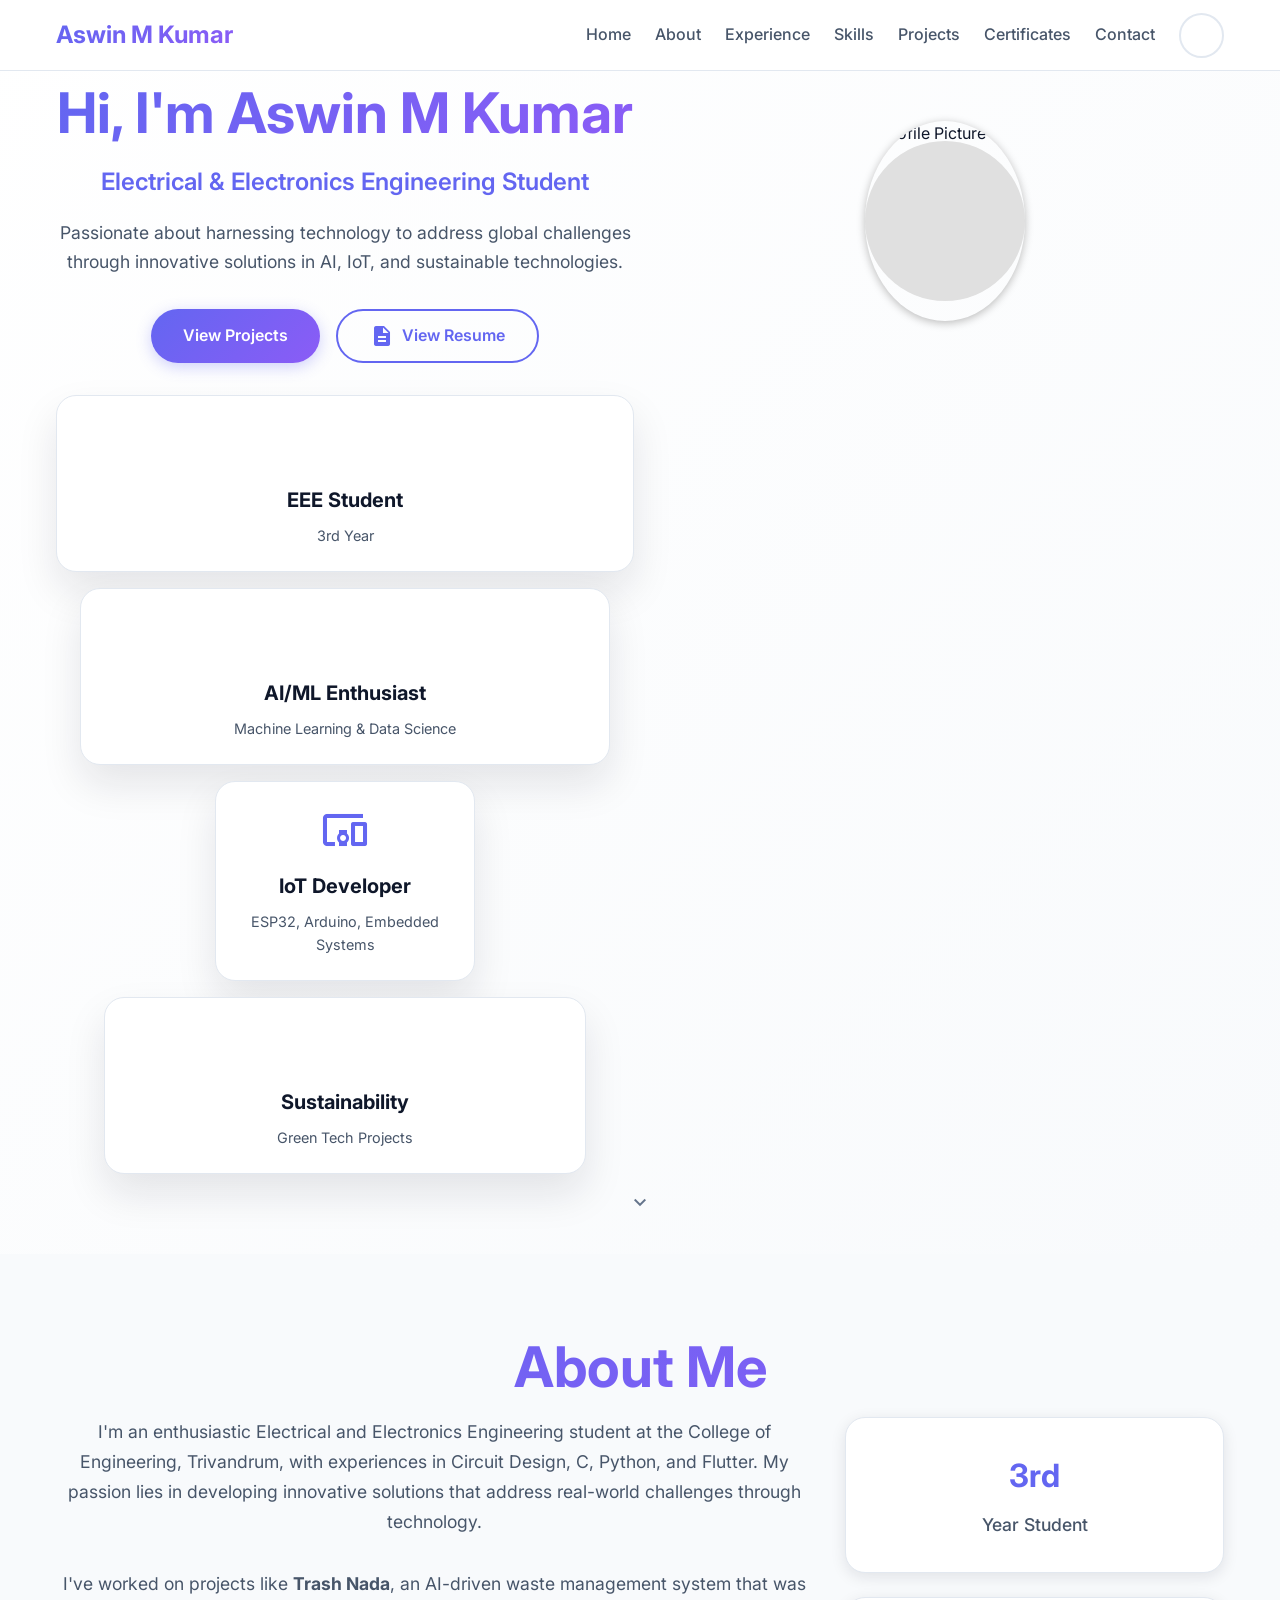
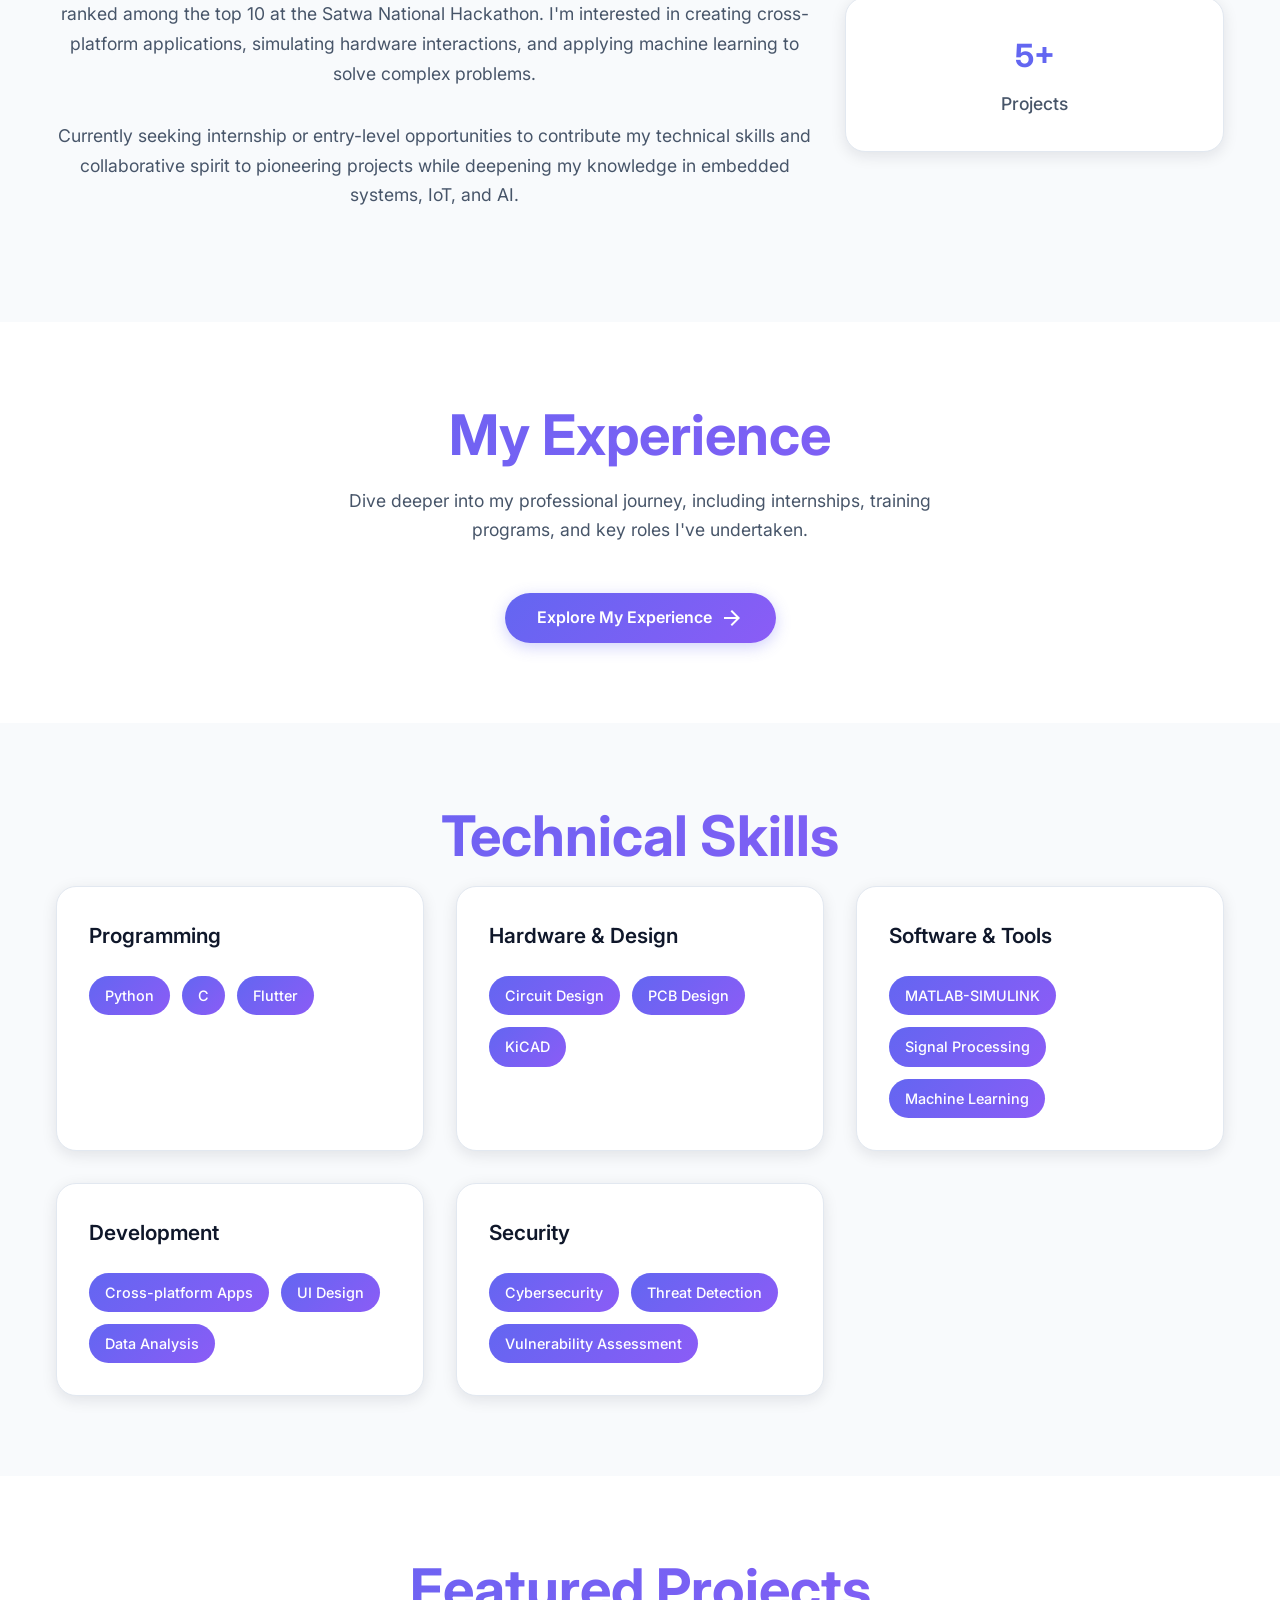
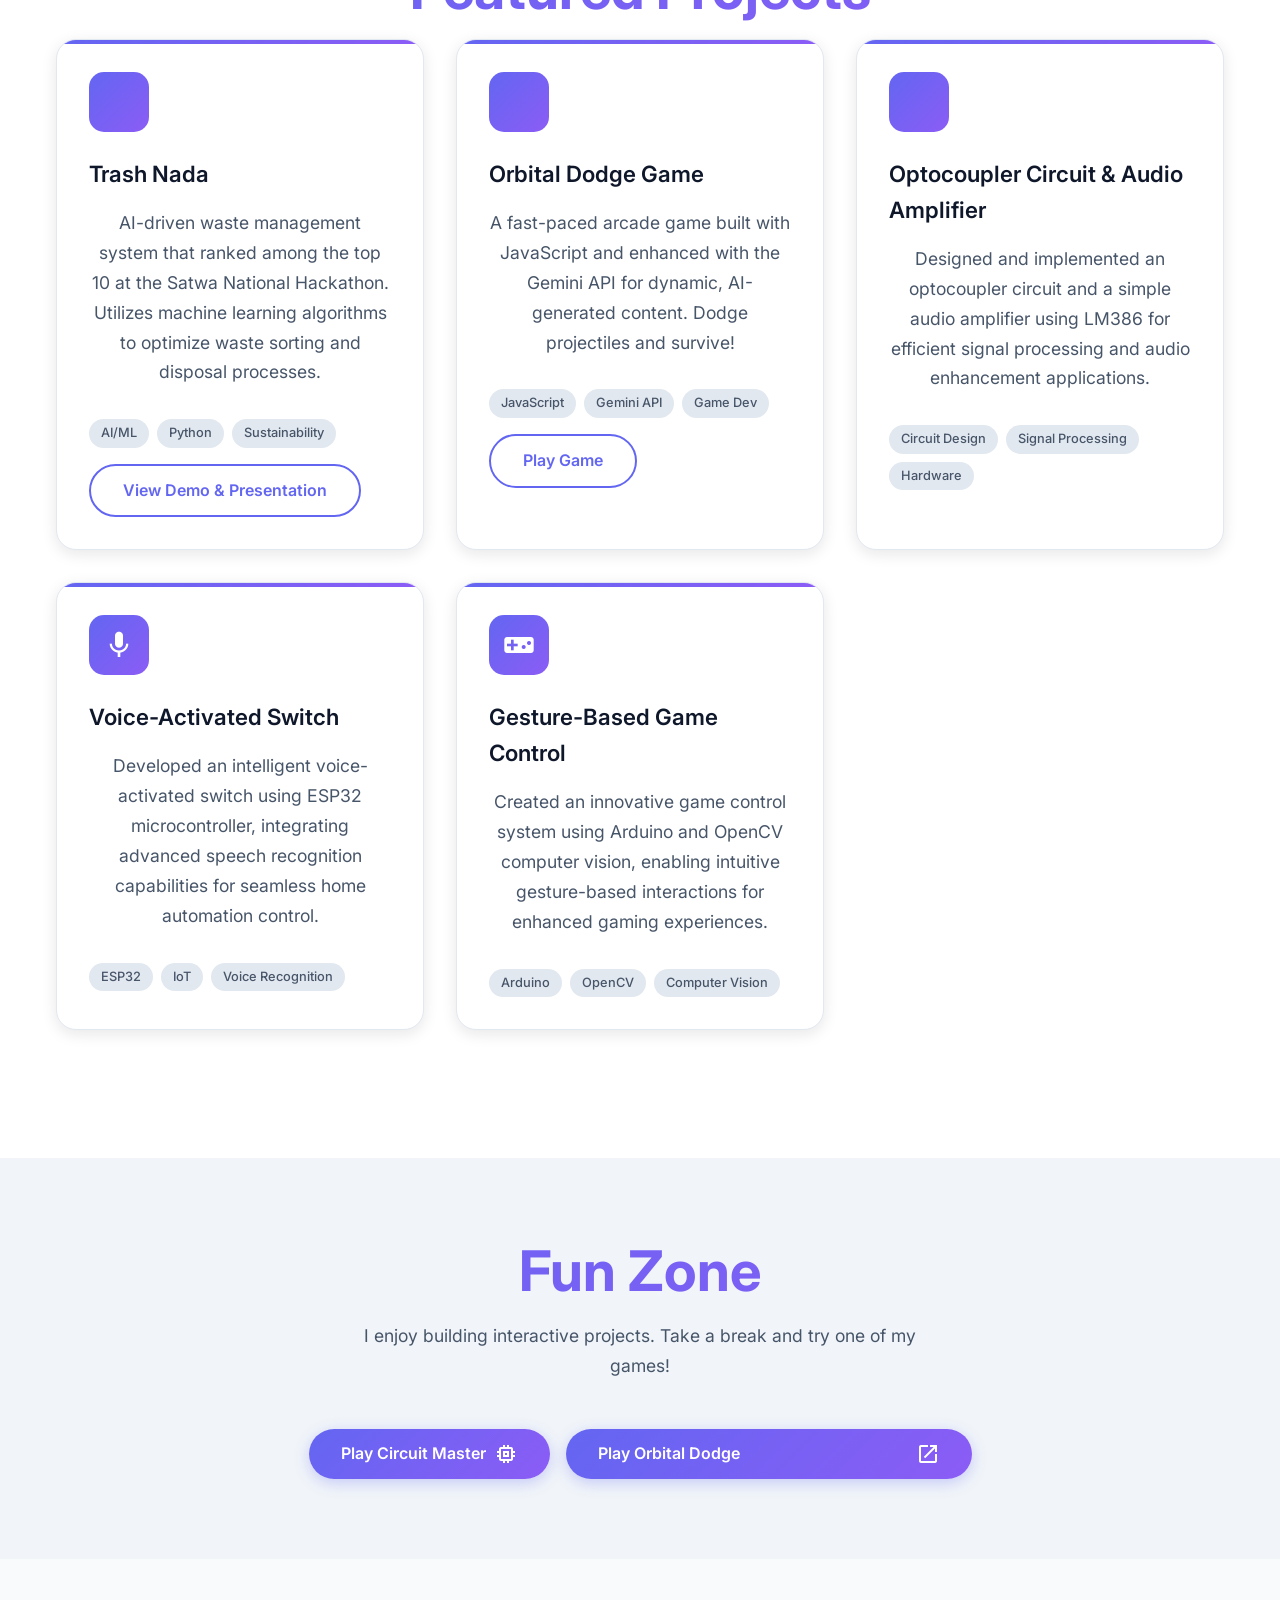
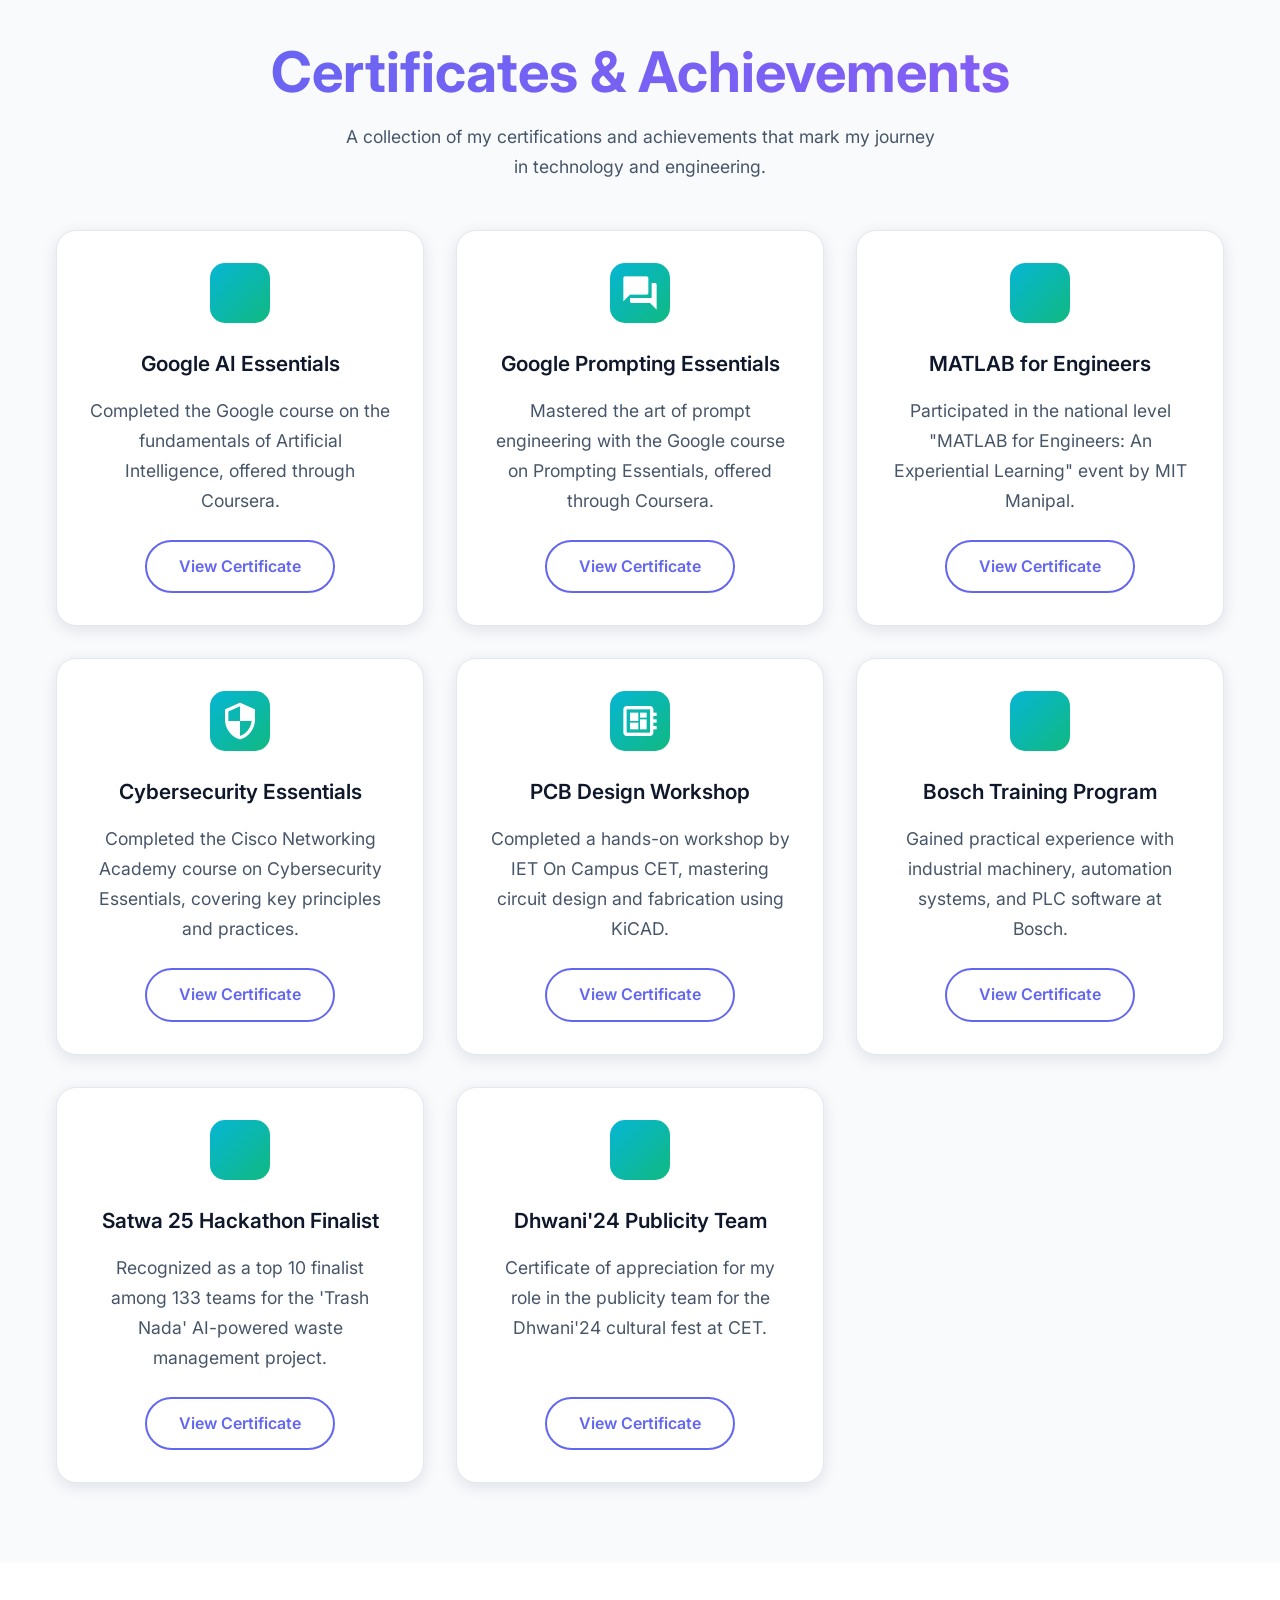
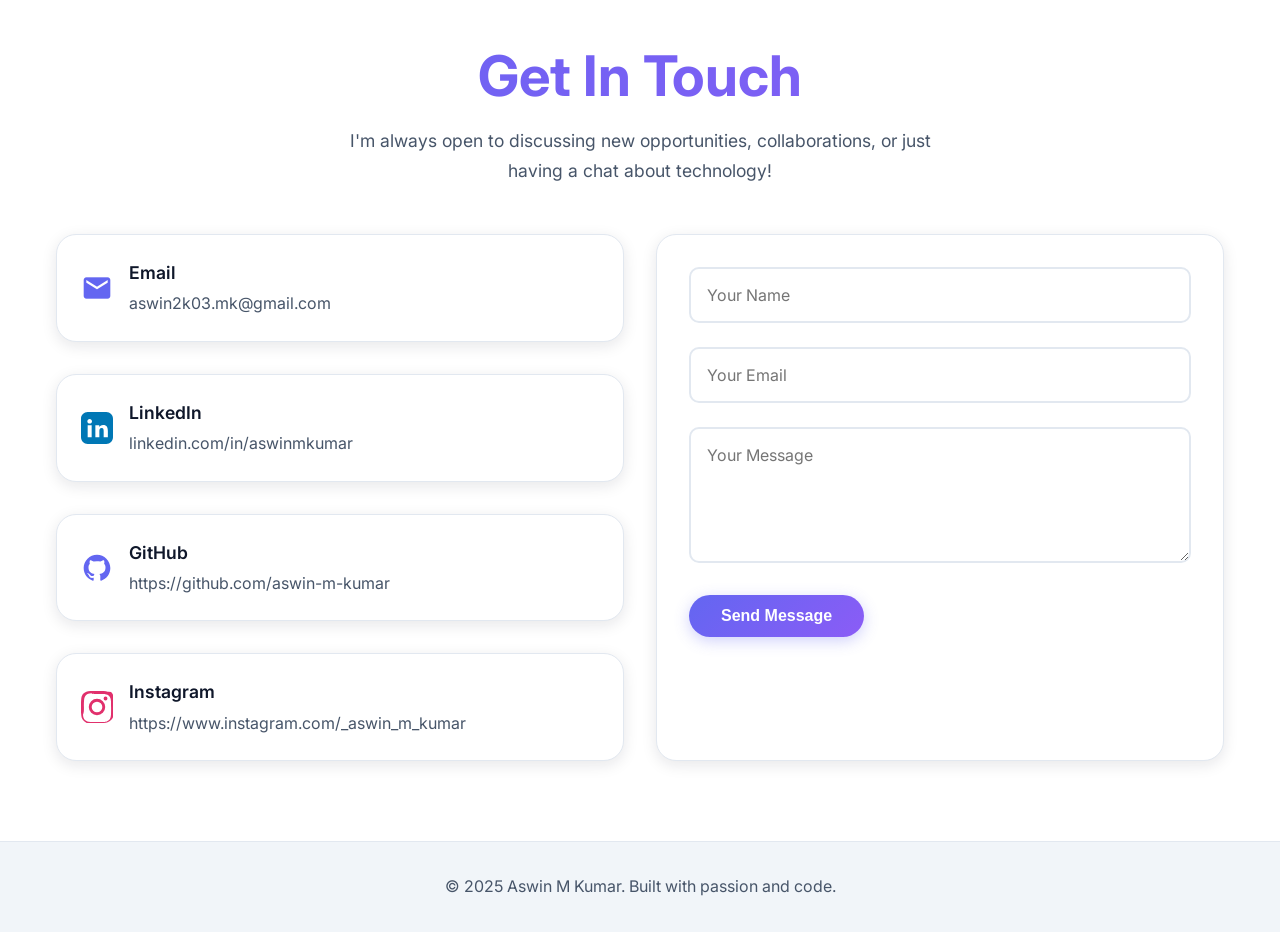
==== index.html @ 26cc47f2 "Modify resume link" ====
<!DOCTYPE html>
<html lang="en">
  <head>
    <meta charset="UTF-8" />
    <meta name="viewport" content="width=device-width, initial-scale=1.0" />
    <title>Aswin M Kumar - Portfolio</title>
    <link rel="stylesheet" href="styles.css" />
    <link
      href="https://fonts.googleapis.com/css2?family=Inter:wght@300;400;500;600;700&display=swap"
      rel="stylesheet"
    />
    <link
      href="https://fonts.googleapis.com/icon?family=Material+Icons"
      rel="stylesheet"
    />
  </head>
  <body>
    <!-- Navigation -->
    <nav class="navbar">
      <div class="nav-container">
        <div class="nav-logo">
          <span class="logo-text">Aswin M Kumar</span>
        </div>
        <div class="nav-menu">
          <a href="#home" class="nav-link">Home</a>
          <a href="#about" class="nav-link">About</a>
          <a href="experience.html" class="nav-link">Experience</a>
          <a href="#skills" class="nav-link">Skills</a>
          <a href="#projects" class="nav-link">Projects</a>
          <a href="#certificates" class="nav-link">Certificates</a>
          <a href="#contact" class="nav-link">Contact</a>
          <button class="theme-toggle" id="themeToggle">
            <span class="material-icons">light_mode</span>
          </button>
        </div>
        <div class="hamburger" id="hamburger">
          <span></span>
          <span></span>
          <span></span>
        </div>
      </div>
    </nav>

    <!-- Hero Section -->
    <section id="home" class="hero">
      <div class="hero-container">
        <div class="hero-content">
          <div class="hero-text">
            <h1 class="hero-title">Hi, I'm Aswin M Kumar</h1>
            <p class="hero-subtitle">
              Electrical & Electronics Engineering Student
            </p>
            <p class="hero-description">
              Passionate about harnessing technology to address global
              challenges through innovative solutions in AI, IoT, and
              sustainable technologies.
            </p>
            <div class="hero-buttons">
              <a href="#projects" class="btn btn-primary">View Projects</a>
              <a href="https://drive.google.com/file/d/1d5Ol5Eh4NGZ2dCIgJ73w16Z0Lrr25FIn/view?usp=drive_link" class="btn btn-secondary" target="_blank">
                <span class="material-icons">description</span>
                View Resume
              </a>
            </div>
          </div>
          <div
            class="hero-image-placeholder"
            style="
              width: 160px;
              height: 160px;
              background: #e0e0e0;
              border-radius: 50%;
              display: flex;
              align-items: center;
              justify-content: center;
              margin: 1.5rem auto;
            "
          >
            <img
              src="asset/pfp.png"
              alt="Profile Picture"
              style="
                width: 200px;
                height: 200px;
                border-radius: 50%;
                object-fit: cover;
                box-shadow: 0 2px 8px #bbb;
              "
            />
          </div>
          <div class="hero-visual">
            <div class="floating-card">
              <div class="card-content">
                <span class="material-icons">engineering</span>
                <h3>EEE Student</h3>
                <p>3rd Year</p>
              </div>
            </div>
            <div class="floating-card">
              <div class="card-content">
                <span class="material-icons">psychology</span>
                <h3>AI/ML Enthusiast</h3>
                <p>Machine Learning & Data Science</p>
              </div>
            </div>
            <div class="floating-card">
              <div class="card-content">
                <span class="material-icons">devices_other</span>
                <h3>IoT Developer</h3>
                <p>ESP32, Arduino, Embedded Systems</p>
              </div>
            </div>
            <div class="floating-card">
              <div class="card-content">
                <span class="material-icons">recycling</span>
                <h3>Sustainability</h3>
                <p>Green Tech Projects</p>
              </div>
            </div>
          </div>
        </div>
      </div>
      <div class="scroll-indicator">
        <span class="material-icons">keyboard_arrow_down</span>
      </div>
    </section>

    <!-- About Section -->
    <section id="about" class="about">
      <div class="container">
        <h2 class="section-title">About Me</h2>
        <div class="about-content">
          <div class="about-text">
            <p>
              I'm an enthusiastic Electrical and Electronics Engineering student
              at the College of Engineering, Trivandrum, with experiences in
              Circuit Design, C, Python, and Flutter. My passion lies in
              developing innovative solutions that address real-world challenges
              through technology.
            </p>
            <p>
              I've worked on projects like <strong>Trash Nada</strong>, an
              AI-driven waste management system that was ranked among the top 10
              at the Satwa National Hackathon. I'm interested in creating
              cross-platform applications, simulating hardware interactions, and
              applying machine learning to solve complex problems.
            </p>
            <p>
              Currently seeking internship or entry-level opportunities to
              contribute my technical skills and collaborative spirit to
              pioneering projects while deepening my knowledge in embedded
              systems, IoT, and AI.
            </p>
          </div>
          <div class="about-stats">
            <div class="stat-card">
              <h3>3rd</h3>
              <p>Year Student</p>
            </div>
            <div class="stat-card">
              <h3>5+</h3>
              <p>Projects</p>
            </div>
          </div>
        </div>
      </div>
    </section>

    <!-- Experience Section Link -->
    <section class="experience-link-section">
      <div class="container">
        <h2 class="section-title">My Experience</h2>
        <p class="section-description">
          Dive deeper into my professional journey, including internships, training programs, and key roles I've undertaken.
        </p>
        <div style="text-align: center;">
          <a href="experience.html" class="btn btn-primary">
            Explore My Experience
            <span class="material-icons">arrow_forward</span>
          </a>
        </div>
      </div>
    </section>

    <!-- Skills Section -->
    <section id="skills" class="skills">
      <div class="container">
        <h2 class="section-title">Technical Skills</h2>
        <div class="skills-grid">
          <div class="skill-category">
            <h3>Programming</h3>
            <div class="skill-items">
              <span class="skill-tag">Python</span>
              <span class="skill-tag">C</span>
              <span class="skill-tag">Flutter</span>
            </div>
          </div>
          <div class="skill-category">
            <h3>Hardware & Design</h3>
            <div class="skill-items">
              <span class="skill-tag">Circuit Design</span>
              <span class="skill-tag">PCB Design</span>
              <span class="skill-tag">KiCAD</span>
            </div>
          </div>
          <div class="skill-category">
            <h3>Software & Tools</h3>
            <div class="skill-items">
              <span class="skill-tag">MATLAB-SIMULINK</span>
              <span class="skill-tag">Signal Processing</span>
              <span class="skill-tag">Machine Learning</span>
            </div>
          </div>
          <div class="skill-category">
            <h3>Development</h3>
            <div class="skill-items">
              <span class="skill-tag">Cross-platform Apps</span>
              <span class="skill-tag">UI Design</span>
              <span class="skill-tag">Data Analysis</span>
            </div>
          </div>
          <div class="skill-category">
            <h3>Security</h3>
            <div class="skill-items">
              <span class="skill-tag">Cybersecurity</span>
              <span class="skill-tag">Threat Detection</span>
              <span class="skill-tag">Vulnerability Assessment</span>
            </div>
          </div>
        </div>
      </div>
    </section>

    <!-- Projects Section -->
    <section id="projects" class="projects">
      <div class="container">
        <h2 class="section-title">Featured Projects</h2>
        <div class="projects-grid">
          <div class="project-card">
            <div class="project-icon">
              <span class="material-icons">recycling</span>
            </div>
            <h3>Trash Nada</h3>
            <p>
              AI-driven waste management system that ranked among the top 10 at
              the Satwa National Hackathon. Utilizes machine learning algorithms
              to optimize waste sorting and disposal processes.
            </p>
            <div class="project-tags">
              <span class="tag">AI/ML</span>
              <span class="tag">Python</span>
              <span class="tag">Sustainability</span>
            </div>
            <div class="project-links" style="margin-top: 1rem">
              <a
                href="https://drive.google.com/drive/folders/19JhuGT66JVEsUgpoyN4sNFAIDtkcsEpi?usp=drive_link"
                class="btn btn-secondary"
                target="_blank"
              >
                View Demo & Presentation
              </a>
            </div>
          </div>

          <!-- NEW PROJECT CARD FOR ORBITAL DODGE -->
          <div class="project-card">
            <div class="project-icon">
              <span class="material-icons">sports_esports</span>
            </div>
            <h3>Orbital Dodge Game</h3>
            <p>
             A fast-paced arcade game built with JavaScript and enhanced with the Gemini API for dynamic, AI-generated content. Dodge projectiles and survive!
            </p>
            <div class="project-tags">
              <span class="tag">JavaScript</span>
              <span class="tag">Gemini API</span>
              <span class="tag">Game Dev</span>
            </div>
            <div class="project-links" style="margin-top: 1rem">
              <a href="orbital-dodge.html" class="btn btn-secondary" target="_blank">
                Play Game
              </a>
            </div>
          </div>

          <div class="project-card">
            <div class="project-icon">
              <span class="material-icons">electrical_services</span>
            </div>
            <h3>Optocoupler Circuit & Audio Amplifier</h3>
            <p>
              Designed and implemented an optocoupler circuit and a simple audio
              amplifier using LM386 for efficient signal processing and audio
              enhancement applications.
            </p>
            <div class="project-tags">
              <span class="tag">Circuit Design</span>
              <span class="tag">Signal Processing</span>
              <span class="tag">Hardware</span>
            </div>
          </div>

          <div class="project-card">
            <div class="project-icon">
              <span class="material-icons">mic</span>
            </div>
            <h3>Voice-Activated Switch</h3>
            <p>
              Developed an intelligent voice-activated switch using ESP32
              microcontroller, integrating advanced speech recognition
              capabilities for seamless home automation control.
            </p>
            <div class="project-tags">
              <span class="tag">ESP32</span>
              <span class="tag">IoT</span>
              <span class="tag">Voice Recognition</span>
            </div>
          </div>

          <div class="project-card">
            <div class="project-icon">
              <span class="material-icons">videogame_asset</span>
            </div>
            <h3>Gesture-Based Game Control</h3>
            <p>
              Created an innovative game control system using Arduino and OpenCV
              computer vision, enabling intuitive gesture-based interactions for
              enhanced gaming experiences.
            </p>
            <div class="project-tags">
              <span class="tag">Arduino</span>
              <span class="tag">OpenCV</span>
              <span class="tag">Computer Vision</span>
            </div>
          </div>
        </div>
      </div>
    </section>

    <!-- Fun Zone Section -->
    <section id="fun-zone" class="fun-zone-section">
      <div class="container">
        <h2 class="section-title">Fun Zone</h2>
        <p class="section-description">
          I enjoy building interactive projects. Take a break and try one of my games!
        </p>
        <!-- UPDATED BUTTON CONTAINER -->
        <div style="display: flex; justify-content: center; gap: 1rem; flex-wrap: wrap;">
          <a href="game.html" class="btn btn-primary">
            Play Circuit Master
            <span class="material-icons">memory</span>
          </a>
          <a href="orbital-dodge.html" class="btn btn-primary">
            Play Orbital Dodge
            <span class="material-icons">rocket_launch</span>
          </a>
        </div>
      </div>
    </section>

    <!-- Certificates Section -->
    <section id="certificates" class="certificates">
        <div class="container">
            <h2 class="section-title">Certificates & Achievements</h2>
            <p class="section-description">
                A collection of my certifications and achievements that mark my journey in technology and engineering.
            </p>
            <div class="certificates-grid">
                <div class="certificate-card">
                    <div class="certificate-icon">
                        <span class="material-icons">psychology</span>
                    </div>
                    <h3>Google AI Essentials</h3>
                    <p>Completed the Google course on the fundamentals of Artificial Intelligence, offered through Coursera.</p>
                    <a href="https://drive.google.com/file/d/1XH95VlZGtW1qX0WMPSmo5Y0-3Vsj2h27/view?usp=drive_link" class="btn btn-secondary" target="_blank">View Certificate</a>
                </div>
                <div class="certificate-card">
                    <div class="certificate-icon">
                        <span class="material-icons">question_answer</span>
                    </div>
                    <h3>Google Prompting Essentials</h3>
                    <p>Mastered the art of prompt engineering with the Google course on Prompting Essentials, offered through Coursera.</p>
                    <a href="https://drive.google.com/file/d/16WuhLHdLPpUwr1I1Mi47130o_cGQ4kNP/view?usp=drive_link" class="btn btn-secondary" target="_blank">View Certificate</a>
                </div>
                 <div class="certificate-card">
                    <div class="certificate-icon">
                        <span class="material-icons">calculate</span>
                    </div>
                    <h3>MATLAB for Engineers</h3>
                    <p>Participated in the national level "MATLAB for Engineers: An Experiential Learning" event by MIT Manipal.</p>
                    <a href="https://drive.google.com/file/d/1ztU2xbAyzHbWd4mhXxM7CAk3t293SV9z/view?usp=drive_link" class="btn btn-secondary" target="_blank">View Certificate</a>
                </div>
                <div class="certificate-card">
                    <div class="certificate-icon">
                        <span class="material-icons">security</span>
                    </div>
                    <h3>Cybersecurity Essentials</h3>
                    <p>Completed the Cisco Networking Academy course on Cybersecurity Essentials, covering key principles and practices.</p>
                    <a href="https://drive.google.com/file/d/125bHtkCZBUZTWanrzqMYLQXvw6aS4gw6/view?usp=drive_link" class="btn btn-secondary" target="_blank">View Certificate</a>
                </div>
                <div class="certificate-card">
                    <div class="certificate-icon">
                        <span class="material-icons">developer_board</span>
                    </div>
                    <h3>PCB Design Workshop</h3>
                    <p>Completed a hands-on workshop by IET On Campus CET, mastering circuit design and fabrication using KiCAD.</p>
                    <a href="https://drive.google.com/file/d/1oR-cLRyv_pK3otTyAIQInyUAUkdChHQB/view?usp=drive_link" class="btn btn-secondary" target="_blank">View Certificate</a>
                </div>
                <div class="certificate-card">
                    <div class="certificate-icon">
                        <span class="material-icons">precision_manufacturing</span>
                    </div>
                    <h3>Bosch Training Program</h3>
                    <p>Gained practical experience with industrial machinery, automation systems, and PLC software at Bosch.</p>
                    <a href="https://drive.google.com/file/d/1z7a3pIMueiNxvtiMIBLRiytNWSpuqDDq/view?usp=drive_link" class="btn btn-secondary" target="_blank">View Certificate</a>
                </div>
                <div class="certificate-card">
                    <div class="certificate-icon">
                        <span class="material-icons">emoji_events</span>
                    </div>
                    <h3>Satwa 25 Hackathon Finalist</h3>
                    <p>Recognized as a top 10 finalist among 133 teams for the 'Trash Nada' AI-powered waste management project.</p>
                    <a href="https://drive.google.com/file/d/1n-8w0P4w0P-UY53uvlQMBI14dpOIlngn/view?usp=drive_link" class="btn btn-secondary" target="_blank">View Certificate</a>
                </div>
                <div class="certificate-card">
                    <div class="certificate-icon">
                        <span class="material-icons">campaign</span>
                    </div>
                    <h3>Dhwani'24 Publicity Team</h3>
                    <p>Certificate of appreciation for my role in the publicity team for the Dhwani'24 cultural fest at CET.</p>
                    <a href="https://drive.google.com/file/d/1z5o518PY9bGLXzXfYCwvAGJASZHowvxk/view?usp=drive_link" class="btn btn-secondary" target="_blank">View Certificate</a>
                </div>
            </div>
        </div>
    </section>

    <!-- Contact Section -->
    <section id="contact" class="contact">
      <div class="container">
        <h2 class="section-title">Get In Touch</h2>
        <p class="section-description">
          I'm always open to discussing new opportunities, collaborations, or
          just having a chat about technology!
        </p>
        <div class="contact-grid">
          <div class="contact-info">
            <div class="contact-item">
              <span class="material-icons">email</span>
              <div>
                <h4>Email</h4>
                <a href="mailto:aswin2k03.mk@gmail.com"
                  >aswin2k03.mk@gmail.com</a
                >
              </div>
            </div>
            <div class="contact-item">
              <svg class="icon-linkedin" viewBox="0 0 24 24" aria-hidden="true">
                <path
                  d="M19 0h-14c-2.76 0-5 2.24-5 5v14c0 2.76 2.24 5 5 5h14c2.76 0 5-2.24 5-5v-14c0-2.76-2.24-5-5-5zm-11 19h-3v-9h3v9zm-1.5-10.29c-.97 0-1.75-.79-1.75-1.76s.78-1.75 1.75-1.75 1.75.78 1.75 1.75-.78 1.76-1.75 1.76zm13.5 10.29h-3v-4.5c0-1.08-.02-2.47-1.5-2.47-1.5 0-1.73 1.17-1.73 2.39v4.58h-3v-9h2.89v1.23h.04c.4-.75 1.38-1.54 2.84-1.54 3.04 0 3.6 2 3.6 4.59v4.72z"
                />
              </svg>
              <div>
                <h4>LinkedIn</h4>
                <a
                  href="https://www.linkedin.com/in/aswinmkumar"
                  target="_blank"
                  >linkedin.com/in/aswinmkumar</a
                >
              </div>
            </div>
            <div class="contact-item">
              <svg class="icon-github" viewBox="0 0 24 24" aria-hidden="true">
                <path
                  d="M12 2C6.477 2 2 6.484 2 12.021c0 4.428 2.867 8.184 6.839 9.504.5.092.682-.217.682-.483 0-.237-.009-.868-.014-1.703-2.782.605-3.369-1.342-3.369-1.342-.454-1.155-1.11-1.463-1.11-1.463-.908-.62.069-.608.069-.608 1.004.07 1.532 1.032 1.532 1.032.892 1.53 2.341 1.088 2.91.832.092-.647.35-1.088.636-1.339-2.22-.253-4.555-1.113-4.555-4.951 0-1.093.39-1.987 1.029-2.686-.103-.253-.446-1.272.098-2.65 0 0 .84-.27 2.75 1.025A9.564 9.564 0 0 1 12 6.844c.85.004 1.705.115 2.504.338 1.909-1.295 2.748-1.025 2.748-1.025.546 1.378.202 2.397.1 2.65.64.699 1.028 1.593 1.028 2.686 0 3.847-2.338 4.695-4.566 4.944.359.309.678.919.678 1.852 0 1.336-.012 2.417-.012 2.747 0 .268.18.579.688.481C19.135 20.2 22 16.447 22 12.021 22 6.484 17.523 2 12 2z"
                />
              </svg>
              <div>
                <h4>GitHub</h4>
                <a
                  href="https://github.com/aswin-m-kumar"
                  target="_blank"
                  >https://github.com/aswin-m-kumar</a
                >
              </div>
            </div>
            <div class="contact-item">
              <svg
                class="icon-instagram"
                viewBox="0 0 24 24"
                aria-hidden="true"
              >
                <path
                  d="M12 2.2c3.2 0 3.584.012 4.85.07 1.17.056 1.97.24 2.43.41a4.92 4.92 0 0 1 1.77 1.03 4.92 4.92 0 0 1 1.03 1.77c.17.46.354 1.26.41 2.43.058 1.266.07 1.65.07 4.85s-.012 3.584-.07 4.85c-.056 1.17-.24 1.97-.41 2.43a4.92 4.92 0 0 1-1.03 1.77 4.92 4.92 0 0 1-1.77 1.03c-.46.17-1.26.354-2.43.41-1.266.058-1.65.07-4.85.07s-3.584-.012-4.85-.07c-1.17-.056-1.97-.24-2.43-.41a4.92 4.92 0 0 1-1.77-1.03 4.92 4.92 0 0 1-1.03-1.77c-.17-.46-.354-1.26-.41-2.43C2.212 15.784 2.2 15.4 2.2 12.2s.012-3.584.07-4.85c.056-1.17.24-1.97.41-2.43a4.92 4.92 0 0 1 1.03-1.77 4.92 4.92 0 0 1 1.77-1.03c.46-.17 1.26-.354 2.43-.41C8.416 2.212 8.8 2.2 12 2.2zm0-2.2C8.736 0 8.332.013 7.052.072 5.77.13 4.77.31 4.01.54a7.07 7.07 0 0 0-2.56 1.64A7.07 7.07 0 0 0 .54 4.01c-.23.76-.41 1.76-.468 3.042C.013 8.332 0 8.736 0 12c0 3.264.013 3.668.072 4.948.058 1.282.238 2.282.468 3.042a7.07 7.07 0 0 0 1.64 2.56 7.07 7.07 0 0 0 2.56 1.64c.76.23 1.76.41 3.042.468C8.332 23.987 8.736 24 12 24s3.668-.013 4.948-.072c1.282-.058 2.282-.238 3.042-.468a7.07 7.07 0 0 0 2.56-1.64 7.07 7.07 0 0 0 1.64-2.56c.23-.76.41-1.76.468-3.042.059-1.28.072-1.684.072-4.948s-.013-3.668-.072-4.948c-.058-1.282-.238-2.282-.468-3.042a7.07 7.07 0 0 0-1.64-2.56A7.07 7.07 0 0 0 19.99.54c-.76-.23-1.76-.41-3.042-.468C15.668.013 15.264 0 12 0zm0 5.838a6.162 6.162 0 1 0 0 12.324 6.162 6.162 0 0 0 0-12.324zm0 10.162a3.999 3.999 0 1 1 0-7.998 3.999 3.999 0 0 1 0 7.998zm7.844-10.406a1.44 1.44 0 1 1-2.88 0 1.44 1.44 0 0 1 2.88 0z"
                />
              </svg>
              <div>
                <h4>Instagram</h4>
                <a
                  href="https://www.instagram.com/_aswin_m_kumar"
                  target="_blank"
                  >https://www.instagram.com/_aswin_m_kumar</a
                >
              </div>
            </div>
          </div>
          <div class="contact-form">
            <form 
              id="contactForm" 
              action="https://formspree.io/f/mvgqbrko" 
              method="POST"
            >
              <div class="form-group">
                <input type="text" id="contactName" name="name" placeholder="Your Name" required />
              </div>
              <div class="form-group">
                <input type="email" id="contactEmail" name="email" placeholder="Your Email" required />
              </div>
              <div class="form-group">
                <textarea
                  id="contactMessage"
                  name="message"
                  placeholder="Your Message"
                  rows="5"
                  required
                ></textarea>
              </div>
              <button type="submit" id="contactSubmitBtn" class="btn btn-primary">
                Send Message
              </button>
              <div id="form-response" class="form-response"></div>
            </form>
          </div>
        </div>
      </div>
    </section>

    <!-- Footer -->
    <footer class="footer">
      <div class="container">
        <p>&copy; 2025 Aswin M Kumar. Built with passion and code.</p>
      </div>
    </footer>

    <script src="script.js"></script>
  </body>
</html>
---- styles.css ----
/* styles.css */

/* --- ROOT COLORS & THEMES --- */
:root {
  --primary-color: #6366f1;
  --primary-dark: #4f46e5;
  --secondary-color: #8b5cf6;
  --accent-color: #06b6d4;
  --success-color: #10b981;
  --warning-color: #f59e0b;
  --error-color: #ef4444;

  --bg-primary: #fff;
  --bg-secondary: #f8fafc;
  --bg-tertiary: #f1f5f9;
  --surface: #fff;
  --surface-variant: #e2e8f0;

  --text-primary: #0f172a;
  --text-secondary: #475569;
  --text-tertiary: #64748b;
  --text-inverse: #fff;

  --border-color: #e2e8f0;
  --shadow-color: rgba(15, 23, 42, 0.1);
  --shadow-hover: rgba(15, 23, 42, 0.15);

  --gradient-primary: linear-gradient(135deg, var(--primary-color), var(--secondary-color));
  --gradient-secondary: linear-gradient(135deg, var(--accent-color), var(--success-color));
  --gradient-accent: linear-gradient(135deg, var(--warning-color), var(--error-color));
}

[data-theme="dark"] {
  --primary-color: #818cf8;
  --primary-dark: #6366f1;
  --secondary-color: #a78bfa;
  --accent-color: #22d3ee;
  --success-color: #34d399;
  --warning-color: #fbbf24;
  --error-color: #f87171;

  --bg-primary: #0f172a;
  --bg-secondary: #1e293b;
  --bg-tertiary: #334155;
  --surface: #1e293b;
  --surface-variant: #334155;

  --text-primary: #f8fafc;
  --text-secondary: #cbd5e1;
  --text-tertiary: #94a3b8;
  --text-inverse: #0f172a;

  --border-color: #334155;
  --shadow-color: rgba(0, 0, 0, 0.3);
  --shadow-hover: rgba(0, 0, 0, 0.4);
}

/* --- BASE RESET & TYPOGRAPHY --- */
* { margin: 0; padding: 0; box-sizing: border-box; }
html { scroll-behavior: smooth; font-size: 16px; } /* Base font size */
body {
  font-family: "Inter", sans-serif;
  line-height: 1.6;
  color: var(--text-primary);
  background: var(--bg-primary);
  transition: background 0.3s, color 0.3s;
  overflow-x: hidden;
}

/* --- CONTAINER --- */
.container, .nav-container, .hero-container {
  width: 100%;
  max-width: 1200px;
  margin: 0 auto;
  padding: 0 1rem;
}

/* --- NAVIGATION --- */
.navbar {
  position: fixed; top: 0; width: 100%;
  background: rgba(255,255,255,0.95);
  backdrop-filter: blur(10px);
  border-bottom: 1px solid var(--border-color);
  z-index: 1000;
  transition: background 0.3s;
}
[data-theme="dark"] .navbar { background: rgba(15,23,42,0.95); }
.nav-container {
  display: flex; justify-content: space-between; align-items: center; height: 70px;
}
.logo-text {
  font-size: 1.5rem; font-weight: 700;
  background: var(--gradient-primary);
  -webkit-background-clip: text; -webkit-text-fill-color: transparent;
  background-clip: text;
}
.nav-menu {
  display: flex; align-items: center; gap: 1.5rem;
}
.nav-link {
  text-decoration: none; color: var(--text-secondary); font-weight: 500;
  transition: color 0.3s;
  position: relative;
  padding: 0.5rem 0;
}
.nav-link:hover { color: var(--primary-color); }
.nav-link::after {
  content: ""; position: absolute; bottom: 0; left: 0; width: 0; height: 2px;
  background: var(--gradient-primary); transition: width 0.3s;
}
.nav-link:hover::after { width: 100%; }
.theme-toggle {
  background: none; border: 2px solid var(--border-color); border-radius: 50%;
  width: 45px; height: 45px; display: flex; align-items: center; justify-content: center;
  cursor: pointer; color: var(--text-primary); transition: border-color 0.3s, transform 0.3s;
}
.theme-toggle:hover { border-color: var(--primary-color); transform: scale(1.1); }
.hamburger { display: none; flex-direction: column; cursor: pointer; }
.hamburger span {
  width: 25px; height: 3px; background: var(--text-primary);
  margin: 3px 0; transition: 0.3s; border-radius: 2px;
}

/* --- HERO SECTION --- */
.hero {
  min-height: 100vh; display: flex; align-items: center;
  background: linear-gradient(135deg, var(--bg-primary) 0%, var(--bg-secondary) 100%);
  position: relative; overflow: hidden;
}
.hero::before {
  content: ""; position: absolute; top: 0; left: 0; right: 0; bottom: 0;
  background: radial-gradient(circle at 20% 80%, rgba(99,102,241,0.1) 0%, transparent, 50%),
              radial-gradient(circle at 80% 20%, rgba(139,92,246,0.1) 0%, transparent 50%);
  pointer-events: none;
}
.hero-container { position: relative; z-index: 1; }
.hero-content {
  display: grid; grid-template-columns: 1fr 1fr; gap: 2rem; align-items: center;
}
.hero-title, .section-title {
  font-size: clamp(2.5rem, 5vw, 3.5rem); font-weight: 700; line-height: 1.2; margin-bottom: 1rem;
  background: var(--gradient-primary);
  -webkit-background-clip: text; -webkit-text-fill-color: transparent; background-clip: text;
  text-align: center;
}
.hero-subtitle {
  font-size: clamp(1.25rem, 3vw, 1.5rem); color: var(--primary-color); font-weight: 600; margin-bottom: 1rem;
  text-align: center;
}
.hero-description, .section-description, .about-text p, .project-card p, .certificate-card p, .stat-card p {
  font-size: clamp(1rem, 2.5vw, 1.1rem); color: var(--text-secondary); margin-bottom: 2rem; line-height: 1.7;
  text-align: center;
}
.hero-buttons {
  display: flex; gap: 1rem; flex-wrap: wrap; justify-content: center;
}
.btn {
  padding: 0.75rem 2rem;
  border-radius: 50px; text-decoration: none; font-weight: 600;
  transition: all 0.3s; display: inline-flex; align-items: center; gap: 0.5rem;
  border: none; cursor: pointer; font-size: 1rem;
}
.btn-primary {
  background: var(--gradient-primary); color: #fff;
  box-shadow: 0 4px 15px rgba(99,102,241,0.3);
}
.btn-primary:hover {
  transform: translateY(-2px); box-shadow: 0 8px 25px rgba(99,102,241,0.4);
}
.btn-secondary {
  background: transparent; color: var(--primary-color); border: 2px solid var(--primary-color);
}
.btn-secondary:hover {
  background: var(--primary-color); color: #fff; transform: translateY(-2px);
}
.hero-visual { display: flex; justify-content: center; align-items: center; flex-wrap: wrap; gap: 1rem;}
.floating-card {
  background: var(--surface); border-radius: 20px;
  padding: 1.5rem; box-shadow: 0 20px 40px var(--shadow-color);
  animation: float 6s ease-in-out infinite; border: 1px solid var(--border-color);
  flex-basis: 45%;
}
@keyframes float { 0%,100%{transform:translateY(0);} 50%{transform:translateY(-20px);} }
.card-content { text-align: center; }
.card-content .material-icons {
  font-size: 3rem; color: var(--primary-color); margin-bottom: 1rem;
}
.card-content h3 { font-size: 1.25rem; margin-bottom: 0.5rem; color: var(--text-primary);}
.card-content p { color: var(--text-secondary); font-size: 0.9rem; margin-bottom: 0;}
.scroll-indicator {
  position: absolute; bottom: 2rem; left: 50%; transform: translateX(-50%);
  animation: bounce 2s infinite; color: var(--text-tertiary);
}
@keyframes bounce {
  0%,20%,50%,80%,100% { transform: translateX(-50%) translateY(0);}
  40% { transform: translateX(-50%) translateY(-10px);}
  60% { transform: translateX(-50%) translateY(-5px);}
}

/* --- SECTIONS --- */
section { padding: 5rem 1rem; }
.section-description {
  color: var(--text-secondary); margin-bottom: 3rem; max-width: 600px; margin-left: auto; margin-right: auto;
}

/* --- ABOUT --- */
.about { background: var(--bg-secondary);}
.about-content {
  display: grid; grid-template-columns: 2fr 1fr; gap: 2rem; align-items: start;
}
.about-stats { display: flex; flex-direction: column; gap: 1.5rem;}
.stat-card {
  background: var(--surface); padding: 2rem; border-radius: 20px;
  text-align: center; box-shadow: 0 4px 15px var(--shadow-color); border: 1px solid var(--border-color);
  transition: all 0.3s;
}
.stat-card:hover { transform: translateY(-5px); box-shadow: 0 8px 25px var(--shadow-hover);}
.stat-card h3 { font-size: 2rem; font-weight: 700; color: var(--primary-color); margin-bottom: 0.5rem;}
.stat-card p { color: var(--text-secondary); font-weight: 500; margin-bottom: 0;}

/* --- EXPERIENCE & FUN ZONE LINK SECTIONS --- */
.experience-link-section, .fun-zone-section {
  background-color: var(--bg-primary);
}
.fun-zone-section {
  background-color: var(--bg-tertiary);
}

/* --- SKILLS --- */
.skills { background: var(--bg-secondary); }
.skills-grid {
  display: grid; grid-template-columns: repeat(auto-fit, minmax(280px, 1fr));
  gap: 2rem;
}
.skill-category {
  background: var(--surface); padding: 2rem; border-radius: 20px;
  box-shadow: 0 4px 15px var(--shadow-color); border: 1px solid var(--border-color);
  transition: all 0.3s;
}
.skill-category:hover { transform: translateY(-5px); box-shadow: 0 8px 25px var(--shadow-hover);}
.skill-category h3 { font-size: 1.3rem; font-weight: 600; margin-bottom: 1.5rem; color: var(--text-primary);}
.skill-items { display: flex; flex-wrap: wrap; gap: 0.75rem;}
.skill-tag {
  background: var(--gradient-primary); color: #fff; padding: 0.5rem 1rem;
  border-radius: 25px; font-size: 0.9rem; font-weight: 500; transition: transform 0.3s;
}
.skill-tag:hover { transform: scale(1.05); }

/* --- PROJECTS --- */
.projects { background: var(--bg-primary);}
.projects-grid {
  display: grid; grid-template-columns: repeat(auto-fit, minmax(320px, 1fr));
  gap: 2rem; margin-bottom: 3rem;
}
.project-card {
  background: var(--surface); padding: 2rem; border-radius: 20px;
  box-shadow: 0 4px 15px var(--shadow-color); border: 1px solid var(--border-color);
  transition: all 0.3s; position: relative; overflow: hidden;
}
.project-card::before {
  content: ""; position: absolute; top: 0; left: 0; right: 0; height: 4px;
  background: var(--gradient-primary);
}
.project-card:hover { transform: translateY(-10px); box-shadow: 0 15px 35px var(--shadow-hover);}
.project-icon {
  width: 60px; height: 60px; background: var(--gradient-primary); border-radius: 15px;
  display: flex; align-items: center; justify-content: center; margin-bottom: 1.5rem;
}
.project-icon .material-icons { color: #fff; font-size: 2rem;}
.project-card h3 { font-size: 1.4rem; font-weight: 600; margin-bottom: 1rem; color: var(--text-primary);}
.project-tags { display: flex; flex-wrap: wrap; gap: 0.5rem;}
.tag {
  background: var(--surface-variant); color: var(--text-secondary);
  padding: 0.25rem 0.75rem; border-radius: 15px; font-size: 0.8rem; font-weight: 500;
}

/* --- CERTIFICATES --- */
.certificates { background: var(--bg-secondary); }
.certificates-grid {
  display: grid;
  grid-template-columns: repeat(auto-fit, minmax(300px, 1fr));
  gap: 2rem;
}
.certificate-card {
  background: var(--surface);
  padding: 2rem;
  border-radius: 20px;
  box-shadow: 0 4px 15px var(--shadow-color);
  border: 1px solid var(--border-color);
  transition: all 0.3s;
  text-align: center;
  display: flex;
  flex-direction: column;
  align-items: center;
}
.certificate-card:hover {
  transform: translateY(-10px);
  box-shadow: 0 15px 35px var(--shadow-hover);
}
.certificate-icon {
  width: 60px;
  height: 60px;
  background: var(--gradient-secondary);
  border-radius: 15px;
  display: flex;
  align-items: center;
  justify-content: center;
  margin-bottom: 1.5rem;
  color: #fff;
}
.certificate-icon .material-icons {
  font-size: 2.5rem;
}
.certificate-card h3 {
  font-size: 1.3rem;
  font-weight: 600;
  margin-bottom: 1rem;
  color: var(--text-primary);
}
.certificate-card p {
  color: var(--text-secondary);
  margin-bottom: 1.5rem;
  flex-grow: 1;
}
.certificate-card .btn {
  margin-top: auto;
}

/* --- CONTACT --- */
.contact { background: var(--bg-primary);}
.contact-grid {
  display: grid; grid-template-columns: 1fr 1fr; gap: 2rem;
}
.contact-info { display: flex; flex-direction: column; gap: 2rem;}
.contact-item {
  display: flex; align-items: center; gap: 1rem; padding: 1.5rem;
  background: var(--surface); border-radius: 20px;
  box-shadow: 0 4px 15px var(--shadow-color); border: 1px solid var(--border-color);
  transition: all 0.3s;
}
.contact-item:hover { transform: translateY(-3px); box-shadow: 0 8px 25px var(--shadow-hover);}
.contact-item .material-icons { font-size: 2rem; color: var(--primary-color);}
.contact-item h4 { font-size: 1.1rem; font-weight: 600; margin-bottom: 0.25rem; color: var(--text-primary);}
.contact-item a { color: var(--text-secondary); text-decoration: none; transition: color 0.3s;}
.contact-item a:hover { color: var(--primary-color);}
.contact-item .icon-github,
.contact-item .icon-linkedin,
.contact-item .icon-instagram {
  width: 2rem; height: 2rem; display: inline-block; vertical-align: middle;
  fill: var(--primary-color); transition: fill 0.3s;
}
.contact-item:hover .icon-github { fill: var(--secondary-color);}
.contact-item .icon-linkedin { fill: #0077b5;}
.contact-item:hover .icon-linkedin { fill: var(--secondary-color);}
.contact-item .icon-instagram { fill: #e1306c;}
.contact-item:hover .icon-instagram { fill: var(--secondary-color);}
.contact-form {
  background: var(--surface); padding: 2rem; border-radius: 20px;
  box-shadow: 0 4px 15px var(--shadow-color); border: 1px solid var(--border-color);
}
.form-group { margin-bottom: 1.5rem;}
.form-group input, .form-group textarea {
  width: 100%; padding: 1rem; border: 2px solid var(--border-color);
  border-radius: 10px; background: var(--bg-primary); color: var(--text-primary);
  font-family: inherit; font-size: 1rem; transition: border-color 0.3s, box-shadow 0.3s;
}
.form-group input:focus, .form-group textarea:focus {
  outline: none; border-color: var(--primary-color);
  box-shadow: 0 0 0 3px rgba(99,102,241,0.1);
}
.form-group textarea { resize: vertical; min-height: 120px;}
.form-response {
    margin-top: 1rem;
    padding: 1rem;
    border-radius: 10px;
    font-weight: 500;
    display: none;
}
.form-response.success {
    background-color: rgba(16, 185, 129, 0.1);
    color: var(--success-color);
    border: 1px solid var(--success-color);
}
.form-response.error {
    background-color: rgba(239, 68, 68, 0.1);
    color: var(--error-color);
    border: 1px solid var(--error-color);
}

/* --- FOOTER --- */
.footer {
  background: var(--bg-tertiary); padding: 2rem 1rem; text-align: center; border-top: 1px solid var(--border-color);
}
.footer p { color: var(--text-secondary); font-size: 1rem;}

/* --- ANIMATIONS --- */
.fade-in { opacity: 0; transform: translateY(30px); transition: all 0.6s;}
.fade-in.visible { opacity: 1; transform: translateY(0);}

/* --- RESPONSIVE DESIGN --- */
@media (max-width: 992px) {
  .hero-content { 
    grid-template-columns: 1fr; 
    text-align: center;
  }
  .hero-text {
      order: 2;
  }
  .hero-image-placeholder {
      order: 1;
      margin-bottom: 2rem;
  }
  .hero-visual {
      order: 3;
      margin-top: 2rem;
  }
  .about-content, .contact-grid { 
      grid-template-columns: 1fr;
  }
}

@media (max-width: 768px) {
  .nav-menu {
    position: fixed; left: -100%; top: 70px; flex-direction: column;
    background: var(--surface); width: 100%; text-align: center;
    transition: left 0.3s; box-shadow: 0 10px 27px var(--shadow-color); padding: 2rem 0;
    height: calc(100vh - 70px);
    overflow-y: auto;
  }
  .nav-menu.active { left: 0; }
  .hamburger { display: flex; }
  .hamburger.active span:nth-child(2) { opacity: 0; }
  .hamburger.active span:nth-child(1) { transform: translateY(8px) rotate(45deg);}
  .hamburger.active span:nth-child(3) { transform: translateY(-8px) rotate(-45deg);}
  .hero-buttons { flex-direction: column; align-items: center; width: 100%; max-width: 300px; margin: 0 auto;}
  .btn { width: 100%; justify-content: center;}
}

@media (max-width: 480px) {
    section { padding: 3rem 1rem; }
    .hero-title, .section-title { font-size: 2rem; }
    .hero-subtitle { font-size: 1.1rem; }
    .floating-card { flex-basis: 100%; }
}
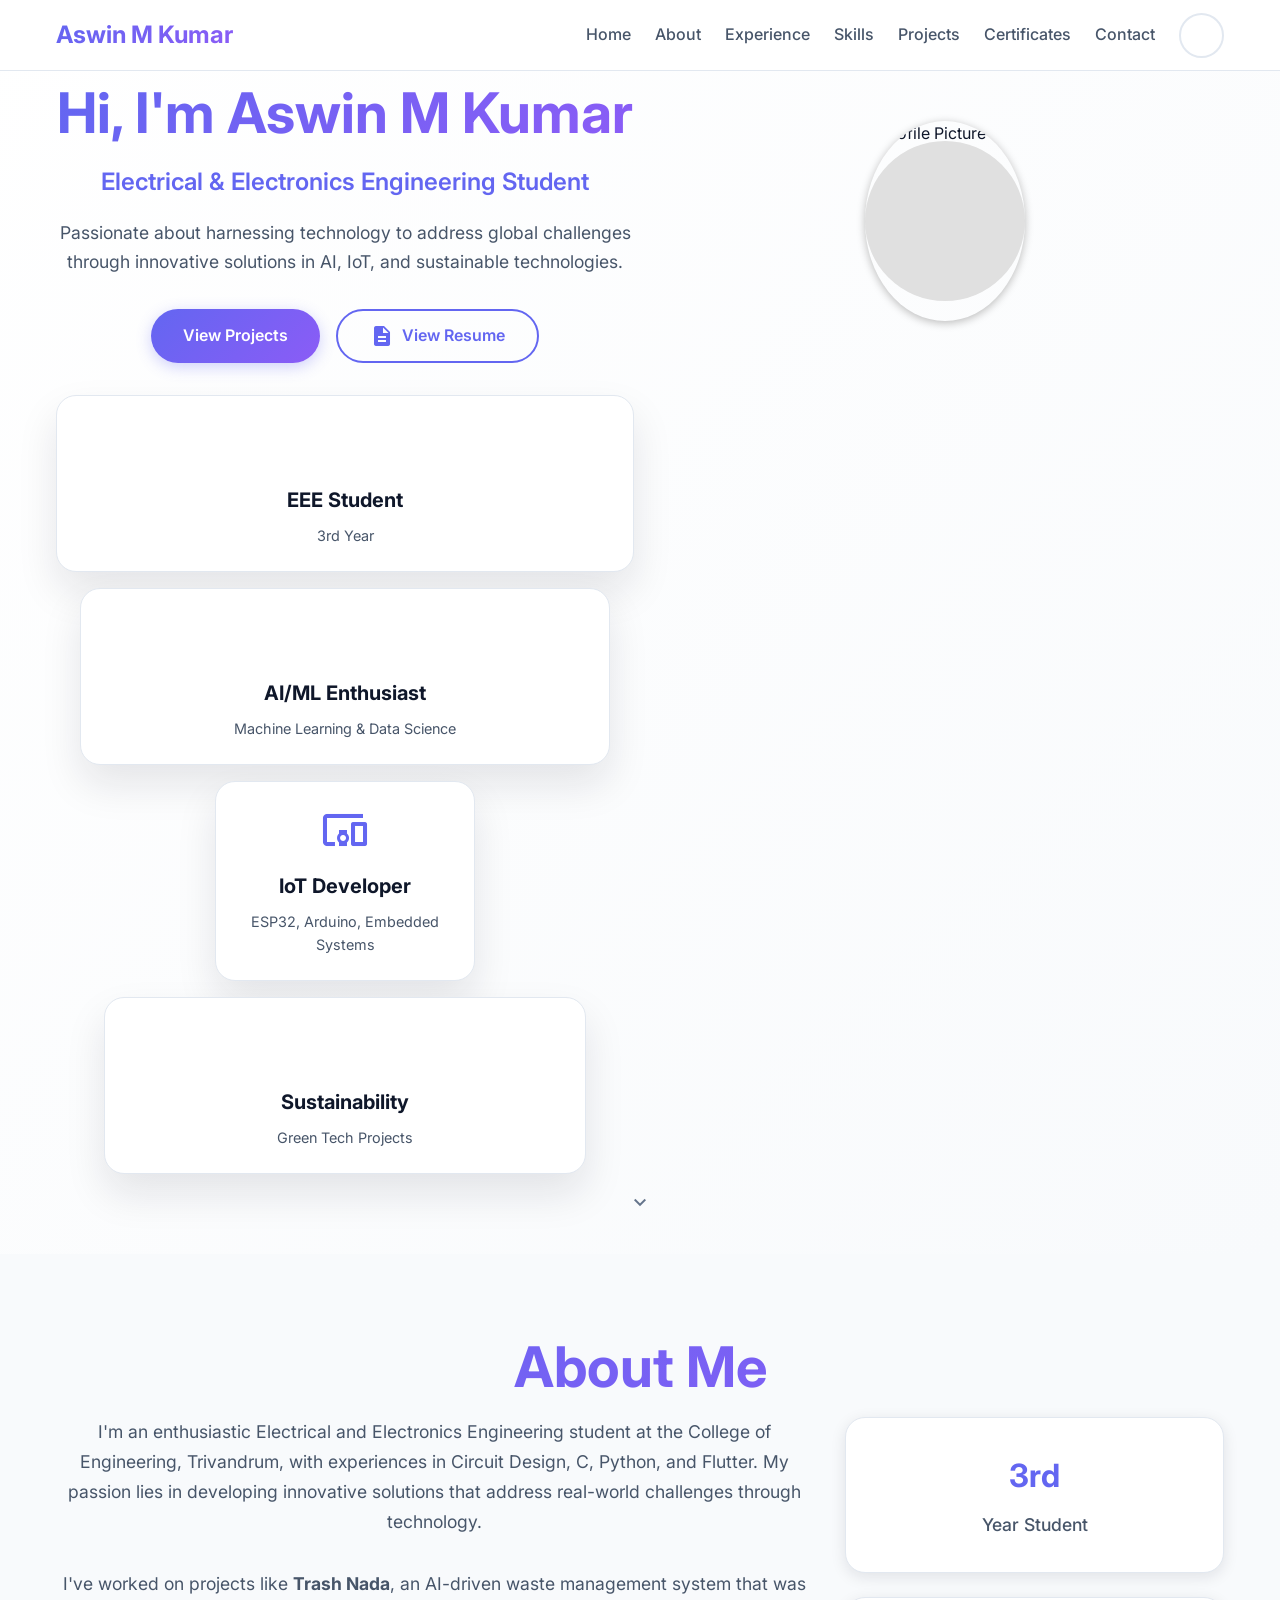
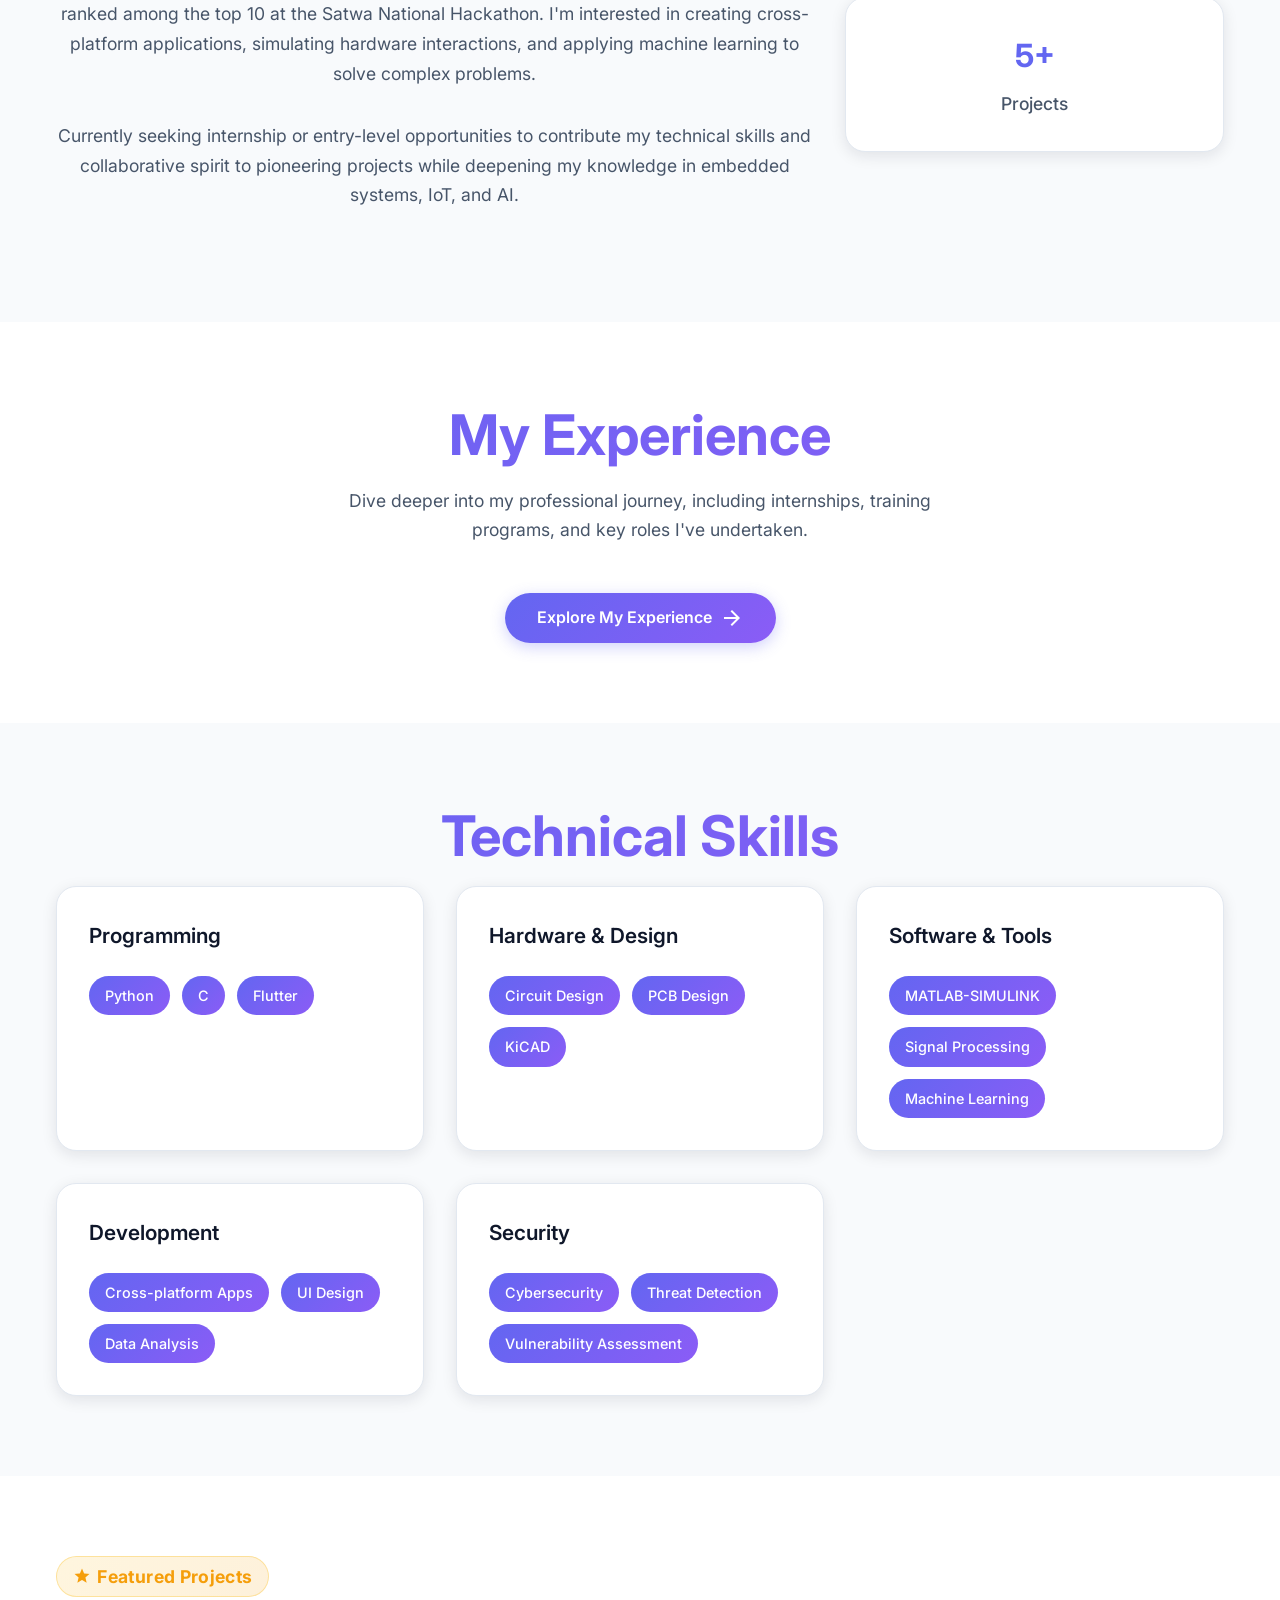
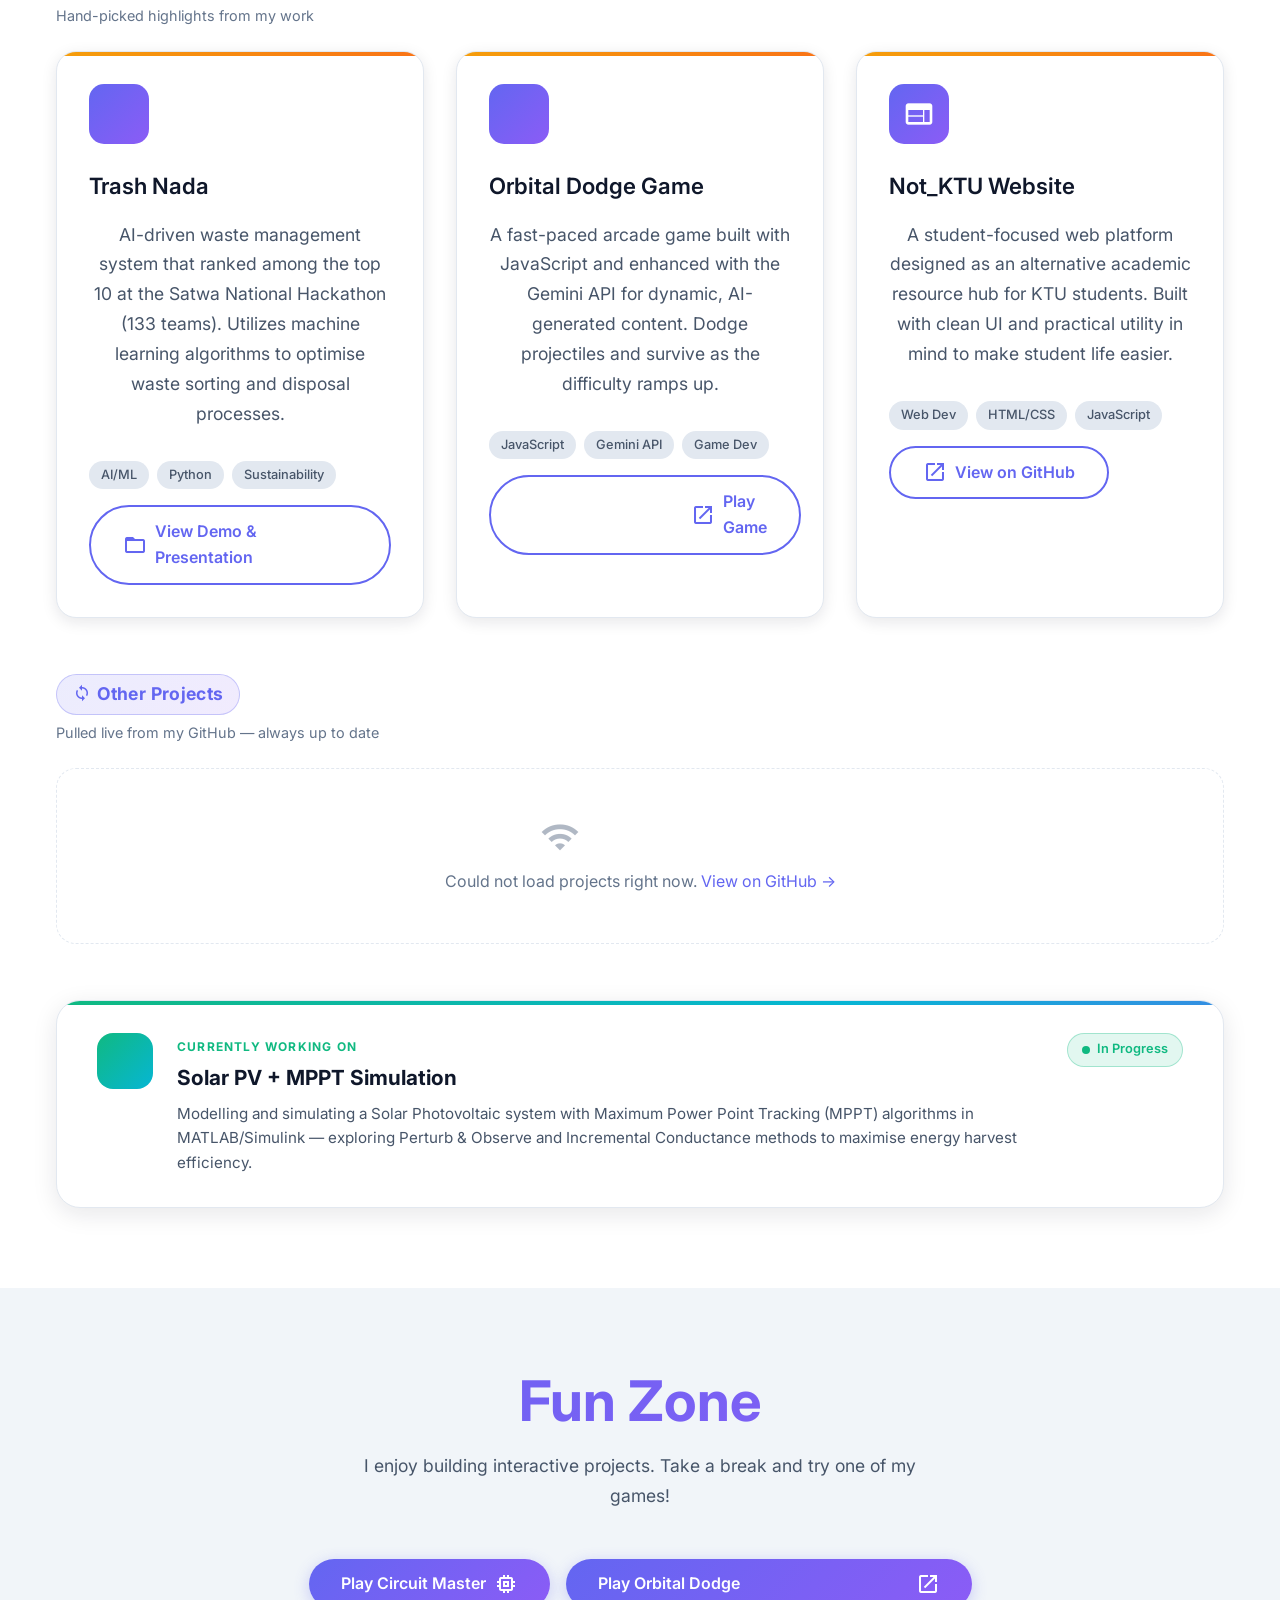
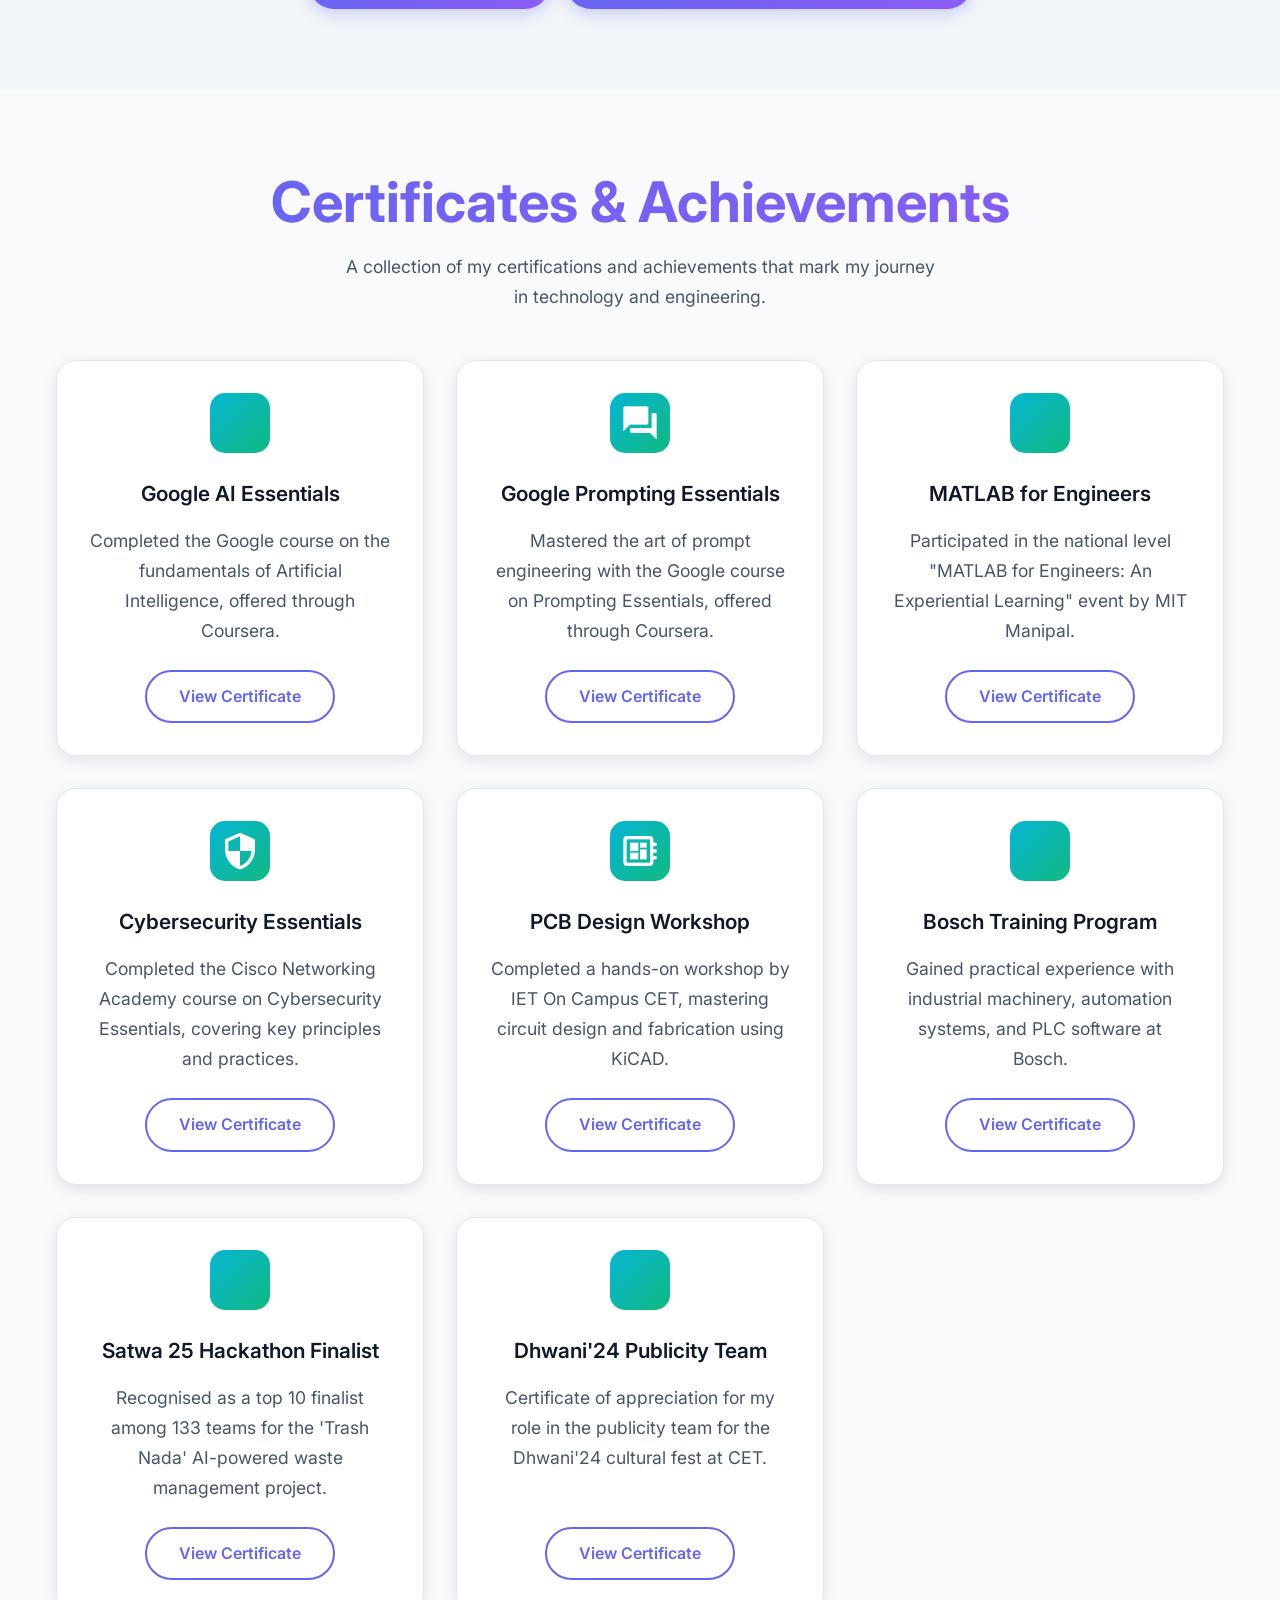
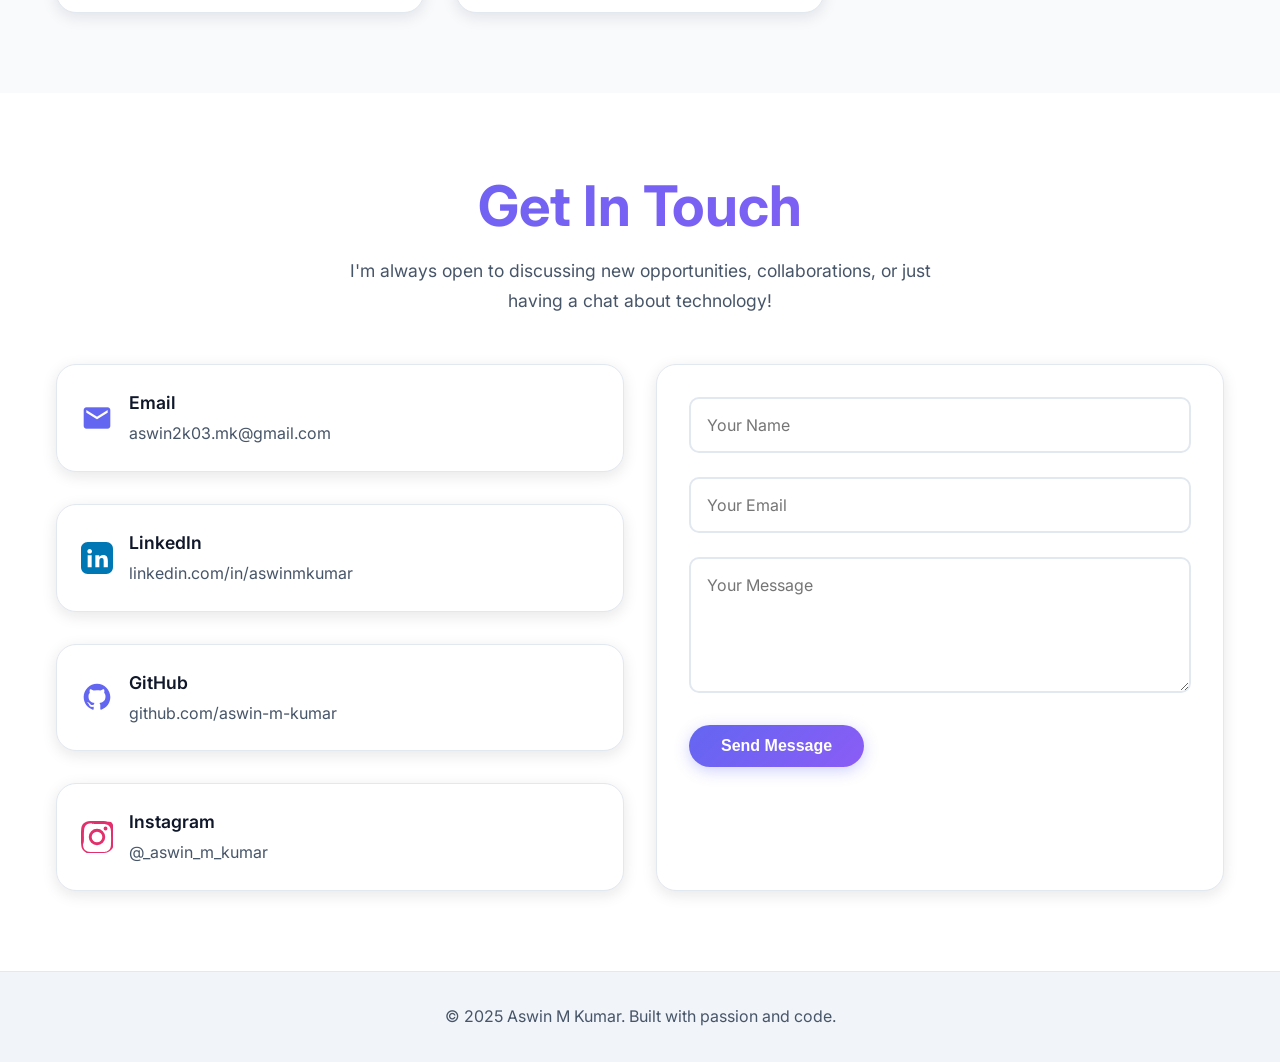
==== commit f870a415: "Add smart GitHub loader, featured projects, and currently working on section" ====
--- a/index.html
+++ b/index.html
@@ -48,7 +48,7 @@
           <div class="hero-text">
             <h1 class="hero-title">Hi, I'm Aswin M Kumar</h1>
             <p class="hero-subtitle">
-              Electrical & Electronics Engineering Student
+              Electrical &amp; Electronics Engineering Student
             </p>
             <p class="hero-description">
               Passionate about harnessing technology to address global
@@ -57,7 +57,7 @@
             </p>
             <div class="hero-buttons">
               <a href="#projects" class="btn btn-primary">View Projects</a>
-              <a href="https://drive.google.com/file/d/1d5Ol5Eh4NGZ2dCIgJ73w16Z0Lrr25FIn/view?usp=drive_link" class="btn btn-secondary" target="_blank">
+              <a href="https://aswin-m-kumar.github.io/resume/Aswin_M_Kumar-Resume.pdf" class="btn btn-secondary" target="_blank">
                 <span class="material-icons">description</span>
                 View Resume
               </a>
@@ -100,7 +100,7 @@
               <div class="card-content">
                 <span class="material-icons">psychology</span>
                 <h3>AI/ML Enthusiast</h3>
-                <p>Machine Learning & Data Science</p>
+                <p>Machine Learning &amp; Data Science</p>
               </div>
             </div>
             <div class="floating-card">
@@ -196,7 +196,7 @@
             </div>
           </div>
           <div class="skill-category">
-            <h3>Hardware & Design</h3>
+            <h3>Hardware &amp; Design</h3>
             <div class="skill-items">
               <span class="skill-tag">Circuit Design</span>
               <span class="skill-tag">PCB Design</span>
@@ -204,7 +204,7 @@
             </div>
           </div>
           <div class="skill-category">
-            <h3>Software & Tools</h3>
+            <h3>Software &amp; Tools</h3>
             <div class="skill-items">
               <span class="skill-tag">MATLAB-SIMULINK</span>
               <span class="skill-tag">Signal Processing</span>
@@ -231,111 +231,136 @@
       </div>
     </section>
 
-    <!-- Projects Section -->
+    <!-- ============================================================ -->
+    <!-- PROJECTS SECTION — Featured + Auto GitHub + Working On       -->
+    <!-- ============================================================ -->
     <section id="projects" class="projects">
       <div class="container">
-        <h2 class="section-title">Featured Projects</h2>
-        <div class="projects-grid">
-          <div class="project-card">
+
+        <!-- ⭐ FEATURED PROJECTS (manual, curated) -->
+        <div class="projects-sub-header">
+          <span class="projects-sub-label featured-label">
+            <span class="material-icons">star</span> Featured Projects
+          </span>
+          <p class="projects-sub-desc">Hand-picked highlights from my work</p>
+        </div>
+        <div class="projects-grid featured-grid">
+
+          <!-- Featured 1: Trash Nada -->
+          <div class="project-card featured-card">
             <div class="project-icon">
               <span class="material-icons">recycling</span>
             </div>
             <h3>Trash Nada</h3>
             <p>
               AI-driven waste management system that ranked among the top 10 at
-              the Satwa National Hackathon. Utilizes machine learning algorithms
-              to optimize waste sorting and disposal processes.
+              the Satwa National Hackathon (133 teams). Utilizes machine learning
+              algorithms to optimise waste sorting and disposal processes.
             </p>
             <div class="project-tags">
               <span class="tag">AI/ML</span>
               <span class="tag">Python</span>
               <span class="tag">Sustainability</span>
             </div>
-            <div class="project-links" style="margin-top: 1rem">
+            <div class="project-links" style="margin-top:1rem">
               <a
                 href="https://drive.google.com/drive/folders/19JhuGT66JVEsUgpoyN4sNFAIDtkcsEpi?usp=drive_link"
                 class="btn btn-secondary"
                 target="_blank"
+                rel="noopener noreferrer"
               >
-                View Demo & Presentation
+                <span class="material-icons">folder_open</span>
+                View Demo &amp; Presentation
               </a>
             </div>
           </div>
 
-          <!-- NEW PROJECT CARD FOR ORBITAL DODGE -->
-          <div class="project-card">
+          <!-- Featured 2: Orbital Dodge -->
+          <div class="project-card featured-card">
             <div class="project-icon">
               <span class="material-icons">sports_esports</span>
             </div>
             <h3>Orbital Dodge Game</h3>
             <p>
-             A fast-paced arcade game built with JavaScript and enhanced with the Gemini API for dynamic, AI-generated content. Dodge projectiles and survive!
+              A fast-paced arcade game built with JavaScript and enhanced with
+              the Gemini API for dynamic, AI-generated content. Dodge projectiles
+              and survive as the difficulty ramps up.
             </p>
             <div class="project-tags">
               <span class="tag">JavaScript</span>
               <span class="tag">Gemini API</span>
               <span class="tag">Game Dev</span>
             </div>
-            <div class="project-links" style="margin-top: 1rem">
-              <a href="orbital-dodge.html" class="btn btn-secondary" target="_blank">
+            <div class="project-links" style="margin-top:1rem">
+              <a href="orbital-dodge.html" class="btn btn-secondary" target="_blank" rel="noopener noreferrer">
+                <span class="material-icons">rocket_launch</span>
                 Play Game
               </a>
             </div>
           </div>
 
-          <div class="project-card">
+          <!-- Featured 3: Not_KTU Website -->
+          <div class="project-card featured-card">
             <div class="project-icon">
-              <span class="material-icons">electrical_services</span>
-            </div>
-            <h3>Optocoupler Circuit & Audio Amplifier</h3>
+              <span class="material-icons">web</span>
+            </div>
+            <h3>Not_KTU Website</h3>
             <p>
-              Designed and implemented an optocoupler circuit and a simple audio
-              amplifier using LM386 for efficient signal processing and audio
-              enhancement applications.
+              A student-focused web platform designed as an alternative academic
+              resource hub for KTU students. Built with clean UI and practical
+              utility in mind to make student life easier.
             </p>
             <div class="project-tags">
-              <span class="tag">Circuit Design</span>
-              <span class="tag">Signal Processing</span>
-              <span class="tag">Hardware</span>
-            </div>
-          </div>
-
-          <div class="project-card">
-            <div class="project-icon">
-              <span class="material-icons">mic</span>
-            </div>
-            <h3>Voice-Activated Switch</h3>
-            <p>
-              Developed an intelligent voice-activated switch using ESP32
-              microcontroller, integrating advanced speech recognition
-              capabilities for seamless home automation control.
-            </p>
-            <div class="project-tags">
-              <span class="tag">ESP32</span>
-              <span class="tag">IoT</span>
-              <span class="tag">Voice Recognition</span>
-            </div>
-          </div>
-
-          <div class="project-card">
-            <div class="project-icon">
-              <span class="material-icons">videogame_asset</span>
-            </div>
-            <h3>Gesture-Based Game Control</h3>
-            <p>
-              Created an innovative game control system using Arduino and OpenCV
-              computer vision, enabling intuitive gesture-based interactions for
-              enhanced gaming experiences.
-            </p>
-            <div class="project-tags">
-              <span class="tag">Arduino</span>
-              <span class="tag">OpenCV</span>
-              <span class="tag">Computer Vision</span>
-            </div>
-          </div>
-        </div>
-      </div>
-    </section>
+              <span class="tag">Web Dev</span>
+              <span class="tag">HTML/CSS</span>
+              <span class="tag">JavaScript</span>
+            </div>
+            <div class="project-links" style="margin-top:1rem">
+              <a
+                href="https://github.com/aswin-m-kumar"
+                class="btn btn-secondary"
+                target="_blank"
+                rel="noopener noreferrer"
+              >
+                <span class="material-icons">open_in_new</span>
+                View on GitHub
+              </a>
+            </div>
+          </div>
+
+        </div><!-- /featured-grid -->
+
+        <!-- 🔄 AUTO GITHUB PROJECTS (loaded dynamically) -->
+        <div class="projects-sub-header" style="margin-top:3.5rem">
+          <span class="projects-sub-label auto-label">
+            <span class="material-icons">sync</span> Other Projects
+          </span>
+          <p class="projects-sub-desc">Pulled live from my GitHub — always up to date</p>
+        </div>
+        <div class="projects-grid" id="auto-projects-container">
+          <!-- Cards injected by script.js loadProjects() -->
+        </div>
+
+        <!-- 🚀 CURRENTLY WORKING ON -->
+        <div class="currently-working-banner">
+          <div class="cwb-icon">
+            <span class="material-icons">construction</span>
+          </div>
+          <div class="cwb-text">
+            <span class="cwb-label">Currently Working On</span>
+            <h3 class="cwb-title">Solar PV + MPPT Simulation</h3>
+            <p class="cwb-desc">
+              Modelling and simulating a Solar Photovoltaic system with Maximum Power Point Tracking (MPPT) algorithms in MATLAB/Simulink — exploring Perturb &amp; Observe and Incremental Conductance methods to maximise energy harvest efficiency.
+            </p>
+          </div>
+          <div class="cwb-status">
+            <span class="status-dot"></span>
+            In Progress
+          </div>
+        </div>
+
+      </div>
+    </section><!-- /projects -->
 
     <!-- Fun Zone Section -->
     <section id="fun-zone" class="fun-zone-section">
@@ -344,8 +369,7 @@
         <p class="section-description">
           I enjoy building interactive projects. Take a break and try one of my games!
         </p>
-        <!-- UPDATED BUTTON CONTAINER -->
-        <div style="display: flex; justify-content: center; gap: 1rem; flex-wrap: wrap;">
+        <div style="display:flex;justify-content:center;gap:1rem;flex-wrap:wrap;">
           <a href="game.html" class="btn btn-primary">
             Play Circuit Master
             <span class="material-icons">memory</span>
@@ -360,78 +384,62 @@
 
     <!-- Certificates Section -->
     <section id="certificates" class="certificates">
-        <div class="container">
-            <h2 class="section-title">Certificates & Achievements</h2>
-            <p class="section-description">
-                A collection of my certifications and achievements that mark my journey in technology and engineering.
-            </p>
-            <div class="certificates-grid">
-                <div class="certificate-card">
-                    <div class="certificate-icon">
-                        <span class="material-icons">psychology</span>
-                    </div>
-                    <h3>Google AI Essentials</h3>
-                    <p>Completed the Google course on the fundamentals of Artificial Intelligence, offered through Coursera.</p>
-                    <a href="https://drive.google.com/file/d/1XH95VlZGtW1qX0WMPSmo5Y0-3Vsj2h27/view?usp=drive_link" class="btn btn-secondary" target="_blank">View Certificate</a>
-                </div>
-                <div class="certificate-card">
-                    <div class="certificate-icon">
-                        <span class="material-icons">question_answer</span>
-                    </div>
-                    <h3>Google Prompting Essentials</h3>
-                    <p>Mastered the art of prompt engineering with the Google course on Prompting Essentials, offered through Coursera.</p>
-                    <a href="https://drive.google.com/file/d/16WuhLHdLPpUwr1I1Mi47130o_cGQ4kNP/view?usp=drive_link" class="btn btn-secondary" target="_blank">View Certificate</a>
-                </div>
-                 <div class="certificate-card">
-                    <div class="certificate-icon">
-                        <span class="material-icons">calculate</span>
-                    </div>
-                    <h3>MATLAB for Engineers</h3>
-                    <p>Participated in the national level "MATLAB for Engineers: An Experiential Learning" event by MIT Manipal.</p>
-                    <a href="https://drive.google.com/file/d/1ztU2xbAyzHbWd4mhXxM7CAk3t293SV9z/view?usp=drive_link" class="btn btn-secondary" target="_blank">View Certificate</a>
-                </div>
-                <div class="certificate-card">
-                    <div class="certificate-icon">
-                        <span class="material-icons">security</span>
-                    </div>
-                    <h3>Cybersecurity Essentials</h3>
-                    <p>Completed the Cisco Networking Academy course on Cybersecurity Essentials, covering key principles and practices.</p>
-                    <a href="https://drive.google.com/file/d/125bHtkCZBUZTWanrzqMYLQXvw6aS4gw6/view?usp=drive_link" class="btn btn-secondary" target="_blank">View Certificate</a>
-                </div>
-                <div class="certificate-card">
-                    <div class="certificate-icon">
-                        <span class="material-icons">developer_board</span>
-                    </div>
-                    <h3>PCB Design Workshop</h3>
-                    <p>Completed a hands-on workshop by IET On Campus CET, mastering circuit design and fabrication using KiCAD.</p>
-                    <a href="https://drive.google.com/file/d/1oR-cLRyv_pK3otTyAIQInyUAUkdChHQB/view?usp=drive_link" class="btn btn-secondary" target="_blank">View Certificate</a>
-                </div>
-                <div class="certificate-card">
-                    <div class="certificate-icon">
-                        <span class="material-icons">precision_manufacturing</span>
-                    </div>
-                    <h3>Bosch Training Program</h3>
-                    <p>Gained practical experience with industrial machinery, automation systems, and PLC software at Bosch.</p>
-                    <a href="https://drive.google.com/file/d/1z7a3pIMueiNxvtiMIBLRiytNWSpuqDDq/view?usp=drive_link" class="btn btn-secondary" target="_blank">View Certificate</a>
-                </div>
-                <div class="certificate-card">
-                    <div class="certificate-icon">
-                        <span class="material-icons">emoji_events</span>
-                    </div>
-                    <h3>Satwa 25 Hackathon Finalist</h3>
-                    <p>Recognized as a top 10 finalist among 133 teams for the 'Trash Nada' AI-powered waste management project.</p>
-                    <a href="https://drive.google.com/file/d/1n-8w0P4w0P-UY53uvlQMBI14dpOIlngn/view?usp=drive_link" class="btn btn-secondary" target="_blank">View Certificate</a>
-                </div>
-                <div class="certificate-card">
-                    <div class="certificate-icon">
-                        <span class="material-icons">campaign</span>
-                    </div>
-                    <h3>Dhwani'24 Publicity Team</h3>
-                    <p>Certificate of appreciation for my role in the publicity team for the Dhwani'24 cultural fest at CET.</p>
-                    <a href="https://drive.google.com/file/d/1z5o518PY9bGLXzXfYCwvAGJASZHowvxk/view?usp=drive_link" class="btn btn-secondary" target="_blank">View Certificate</a>
-                </div>
-            </div>
-        </div>
+      <div class="container">
+        <h2 class="section-title">Certificates &amp; Achievements</h2>
+        <p class="section-description">
+          A collection of my certifications and achievements that mark my journey in technology and engineering.
+        </p>
+        <div class="certificates-grid">
+          <div class="certificate-card">
+            <div class="certificate-icon"><span class="material-icons">psychology</span></div>
+            <h3>Google AI Essentials</h3>
+            <p>Completed the Google course on the fundamentals of Artificial Intelligence, offered through Coursera.</p>
+            <a href="https://drive.google.com/file/d/1XH95VlZGtW1qX0WMPSmo5Y0-3Vsj2h27/view?usp=drive_link" class="btn btn-secondary" target="_blank">View Certificate</a>
+          </div>
+          <div class="certificate-card">
+            <div class="certificate-icon"><span class="material-icons">question_answer</span></div>
+            <h3>Google Prompting Essentials</h3>
+            <p>Mastered the art of prompt engineering with the Google course on Prompting Essentials, offered through Coursera.</p>
+            <a href="https://drive.google.com/file/d/16WuhLHdLPpUwr1I1Mi47130o_cGQ4kNP/view?usp=drive_link" class="btn btn-secondary" target="_blank">View Certificate</a>
+          </div>
+          <div class="certificate-card">
+            <div class="certificate-icon"><span class="material-icons">calculate</span></div>
+            <h3>MATLAB for Engineers</h3>
+            <p>Participated in the national level "MATLAB for Engineers: An Experiential Learning" event by MIT Manipal.</p>
+            <a href="https://drive.google.com/file/d/1ztU2xbAyzHbWd4mhXxM7CAk3t293SV9z/view?usp=drive_link" class="btn btn-secondary" target="_blank">View Certificate</a>
+          </div>
+          <div class="certificate-card">
+            <div class="certificate-icon"><span class="material-icons">security</span></div>
+            <h3>Cybersecurity Essentials</h3>
+            <p>Completed the Cisco Networking Academy course on Cybersecurity Essentials, covering key principles and practices.</p>
+            <a href="https://drive.google.com/file/d/125bHtkCZBUZTWanrzqMYLQXvw6aS4gw6/view?usp=drive_link" class="btn btn-secondary" target="_blank">View Certificate</a>
+          </div>
+          <div class="certificate-card">
+            <div class="certificate-icon"><span class="material-icons">developer_board</span></div>
+            <h3>PCB Design Workshop</h3>
+            <p>Completed a hands-on workshop by IET On Campus CET, mastering circuit design and fabrication using KiCAD.</p>
+            <a href="https://drive.google.com/file/d/1oR-cLRyv_pK3otTyAIQInyUAUkdChHQB/view?usp=drive_link" class="btn btn-secondary" target="_blank">View Certificate</a>
+          </div>
+          <div class="certificate-card">
+            <div class="certificate-icon"><span class="material-icons">precision_manufacturing</span></div>
+            <h3>Bosch Training Program</h3>
+            <p>Gained practical experience with industrial machinery, automation systems, and PLC software at Bosch.</p>
+            <a href="https://drive.google.com/file/d/1z7a3pIMueiNxvtiMIBLRiytNWSpuqDDq/view?usp=drive_link" class="btn btn-secondary" target="_blank">View Certificate</a>
+          </div>
+          <div class="certificate-card">
+            <div class="certificate-icon"><span class="material-icons">emoji_events</span></div>
+            <h3>Satwa 25 Hackathon Finalist</h3>
+            <p>Recognised as a top 10 finalist among 133 teams for the 'Trash Nada' AI-powered waste management project.</p>
+            <a href="https://drive.google.com/file/d/1n-8w0P4w0P-UY53uvlQMBI14dpOIlngn/view?usp=drive_link" class="btn btn-secondary" target="_blank">View Certificate</a>
+          </div>
+          <div class="certificate-card">
+            <div class="certificate-icon"><span class="material-icons">campaign</span></div>
+            <h3>Dhwani'24 Publicity Team</h3>
+            <p>Certificate of appreciation for my role in the publicity team for the Dhwani'24 cultural fest at CET.</p>
+            <a href="https://drive.google.com/file/d/1z5o518PY9bGLXzXfYCwvAGJASZHowvxk/view?usp=drive_link" class="btn btn-secondary" target="_blank">View Certificate</a>
+          </div>
+        </div>
+      </div>
     </section>
 
     <!-- Contact Section -->
@@ -448,65 +456,41 @@
               <span class="material-icons">email</span>
               <div>
                 <h4>Email</h4>
-                <a href="mailto:aswin2k03.mk@gmail.com"
-                  >aswin2k03.mk@gmail.com</a
-                >
+                <a href="mailto:aswin2k03.mk@gmail.com">aswin2k03.mk@gmail.com</a>
               </div>
             </div>
             <div class="contact-item">
               <svg class="icon-linkedin" viewBox="0 0 24 24" aria-hidden="true">
-                <path
-                  d="M19 0h-14c-2.76 0-5 2.24-5 5v14c0 2.76 2.24 5 5 5h14c2.76 0 5-2.24 5-5v-14c0-2.76-2.24-5-5-5zm-11 19h-3v-9h3v9zm-1.5-10.29c-.97 0-1.75-.79-1.75-1.76s.78-1.75 1.75-1.75 1.75.78 1.75 1.75-.78 1.76-1.75 1.76zm13.5 10.29h-3v-4.5c0-1.08-.02-2.47-1.5-2.47-1.5 0-1.73 1.17-1.73 2.39v4.58h-3v-9h2.89v1.23h.04c.4-.75 1.38-1.54 2.84-1.54 3.04 0 3.6 2 3.6 4.59v4.72z"
-                />
+                <path d="M19 0h-14c-2.76 0-5 2.24-5 5v14c0 2.76 2.24 5 5 5h14c2.76 0 5-2.24 5-5v-14c0-2.76-2.24-5-5-5zm-11 19h-3v-9h3v9zm-1.5-10.29c-.97 0-1.75-.79-1.75-1.76s.78-1.75 1.75-1.75 1.75.78 1.75 1.75-.78 1.76-1.75 1.76zm13.5 10.29h-3v-4.5c0-1.08-.02-2.47-1.5-2.47-1.5 0-1.73 1.17-1.73 2.39v4.58h-3v-9h2.89v1.23h.04c.4-.75 1.38-1.54 2.84-1.54 3.04 0 3.6 2 3.6 4.59v4.72z"/>
               </svg>
               <div>
                 <h4>LinkedIn</h4>
-                <a
-                  href="https://www.linkedin.com/in/aswinmkumar"
-                  target="_blank"
-                  >linkedin.com/in/aswinmkumar</a
-                >
+                <a href="https://www.linkedin.com/in/aswinmkumar" target="_blank">linkedin.com/in/aswinmkumar</a>
               </div>
             </div>
             <div class="contact-item">
               <svg class="icon-github" viewBox="0 0 24 24" aria-hidden="true">
-                <path
-                  d="M12 2C6.477 2 2 6.484 2 12.021c0 4.428 2.867 8.184 6.839 9.504.5.092.682-.217.682-.483 0-.237-.009-.868-.014-1.703-2.782.605-3.369-1.342-3.369-1.342-.454-1.155-1.11-1.463-1.11-1.463-.908-.62.069-.608.069-.608 1.004.07 1.532 1.032 1.532 1.032.892 1.53 2.341 1.088 2.91.832.092-.647.35-1.088.636-1.339-2.22-.253-4.555-1.113-4.555-4.951 0-1.093.39-1.987 1.029-2.686-.103-.253-.446-1.272.098-2.65 0 0 .84-.27 2.75 1.025A9.564 9.564 0 0 1 12 6.844c.85.004 1.705.115 2.504.338 1.909-1.295 2.748-1.025 2.748-1.025.546 1.378.202 2.397.1 2.65.64.699 1.028 1.593 1.028 2.686 0 3.847-2.338 4.695-4.566 4.944.359.309.678.919.678 1.852 0 1.336-.012 2.417-.012 2.747 0 .268.18.579.688.481C19.135 20.2 22 16.447 22 12.021 22 6.484 17.523 2 12 2z"
-                />
+                <path d="M12 2C6.477 2 2 6.484 2 12.021c0 4.428 2.867 8.184 6.839 9.504.5.092.682-.217.682-.483 0-.237-.009-.868-.014-1.703-2.782.605-3.369-1.342-3.369-1.342-.454-1.155-1.11-1.463-1.11-1.463-.908-.62.069-.608.069-.608 1.004.07 1.532 1.032 1.532 1.032.892 1.53 2.341 1.088 2.91.832.092-.647.35-1.088.636-1.339-2.22-.253-4.555-1.113-4.555-4.951 0-1.093.39-1.987 1.029-2.686-.103-.253-.446-1.272.098-2.65 0 0 .84-.27 2.75 1.025A9.564 9.564 0 0 1 12 6.844c.85.004 1.705.115 2.504.338 1.909-1.295 2.748-1.025 2.748-1.025.546 1.378.202 2.397.1 2.65.64.699 1.028 1.593 1.028 2.686 0 3.847-2.338 4.695-4.566 4.944.359.309.678.919.678 1.852 0 1.336-.012 2.417-.012 2.747 0 .268.18.579.688.481C19.135 20.2 22 16.447 22 12.021 22 6.484 17.523 2 12 2z"/>
               </svg>
               <div>
                 <h4>GitHub</h4>
-                <a
-                  href="https://github.com/aswin-m-kumar"
-                  target="_blank"
-                  >https://github.com/aswin-m-kumar</a
-                >
+                <a href="https://github.com/aswin-m-kumar" target="_blank">github.com/aswin-m-kumar</a>
               </div>
             </div>
             <div class="contact-item">
-              <svg
-                class="icon-instagram"
-                viewBox="0 0 24 24"
-                aria-hidden="true"
-              >
-                <path
-                  d="M12 2.2c3.2 0 3.584.012 4.85.07 1.17.056 1.97.24 2.43.41a4.92 4.92 0 0 1 1.77 1.03 4.92 4.92 0 0 1 1.03 1.77c.17.46.354 1.26.41 2.43.058 1.266.07 1.65.07 4.85s-.012 3.584-.07 4.85c-.056 1.17-.24 1.97-.41 2.43a4.92 4.92 0 0 1-1.03 1.77 4.92 4.92 0 0 1-1.77 1.03c-.46.17-1.26.354-2.43.41-1.266.058-1.65.07-4.85.07s-3.584-.012-4.85-.07c-1.17-.056-1.97-.24-2.43-.41a4.92 4.92 0 0 1-1.77-1.03 4.92 4.92 0 0 1-1.03-1.77c-.17-.46-.354-1.26-.41-2.43C2.212 15.784 2.2 15.4 2.2 12.2s.012-3.584.07-4.85c.056-1.17.24-1.97.41-2.43a4.92 4.92 0 0 1 1.03-1.77 4.92 4.92 0 0 1 1.77-1.03c.46-.17 1.26-.354 2.43-.41C8.416 2.212 8.8 2.2 12 2.2zm0-2.2C8.736 0 8.332.013 7.052.072 5.77.13 4.77.31 4.01.54a7.07 7.07 0 0 0-2.56 1.64A7.07 7.07 0 0 0 .54 4.01c-.23.76-.41 1.76-.468 3.042C.013 8.332 0 8.736 0 12c0 3.264.013 3.668.072 4.948.058 1.282.238 2.282.468 3.042a7.07 7.07 0 0 0 1.64 2.56 7.07 7.07 0 0 0 2.56 1.64c.76.23 1.76.41 3.042.468C8.332 23.987 8.736 24 12 24s3.668-.013 4.948-.072c1.282-.058 2.282-.238 3.042-.468a7.07 7.07 0 0 0 2.56-1.64 7.07 7.07 0 0 0 1.64-2.56c.23-.76.41-1.76.468-3.042.059-1.28.072-1.684.072-4.948s-.013-3.668-.072-4.948c-.058-1.282-.238-2.282-.468-3.042a7.07 7.07 0 0 0-1.64-2.56A7.07 7.07 0 0 0 19.99.54c-.76-.23-1.76-.41-3.042-.468C15.668.013 15.264 0 12 0zm0 5.838a6.162 6.162 0 1 0 0 12.324 6.162 6.162 0 0 0 0-12.324zm0 10.162a3.999 3.999 0 1 1 0-7.998 3.999 3.999 0 0 1 0 7.998zm7.844-10.406a1.44 1.44 0 1 1-2.88 0 1.44 1.44 0 0 1 2.88 0z"
-                />
+              <svg class="icon-instagram" viewBox="0 0 24 24" aria-hidden="true">
+                <path d="M12 2.2c3.2 0 3.584.012 4.85.07 1.17.056 1.97.24 2.43.41a4.92 4.92 0 0 1 1.77 1.03 4.92 4.92 0 0 1 1.03 1.77c.17.46.354 1.26.41 2.43.058 1.266.07 1.65.07 4.85s-.012 3.584-.07 4.85c-.056 1.17-.24 1.97-.41 2.43a4.92 4.92 0 0 1-1.03 1.77 4.92 4.92 0 0 1-1.77 1.03c-.46.17-1.26.354-2.43.41-1.266.058-1.65.07-4.85.07s-3.584-.012-4.85-.07c-1.17-.056-1.97-.24-2.43-.41a4.92 4.92 0 0 1-1.77-1.03 4.92 4.92 0 0 1-1.03-1.77c-.17-.46-.354-1.26-.41-2.43C2.212 15.784 2.2 15.4 2.2 12.2s.012-3.584.07-4.85c.056-1.17.24-1.97.41-2.43a4.92 4.92 0 0 1 1.03-1.77 4.92 4.92 0 0 1 1.77-1.03c.46-.17 1.26-.354 2.43-.41C8.416 2.212 8.8 2.2 12 2.2zm0-2.2C8.736 0 8.332.013 7.052.072 5.77.13 4.77.31 4.01.54a7.07 7.07 0 0 0-2.56 1.64A7.07 7.07 0 0 0 .54 4.01c-.23.76-.41 1.76-.468 3.042C.013 8.332 0 8.736 0 12c0 3.264.013 3.668.072 4.948.058 1.282.238 2.282.468 3.042a7.07 7.07 0 0 0 1.64 2.56 7.07 7.07 0 0 0 2.56 1.64c.76.23 1.76.41 3.042.468C8.332 23.987 8.736 24 12 24s3.668-.013 4.948-.072c1.282-.058 2.282-.238 3.042-.468a7.07 7.07 0 0 0 2.56-1.64 7.07 7.07 0 0 0 1.64-2.56c.23-.76.41-1.76.468-3.042.059-1.28.072-1.684.072-4.948s-.013-3.668-.072-4.948c-.058-1.282-.238-2.282-.468-3.042a7.07 7.07 0 0 0-1.64-2.56A7.07 7.07 0 0 0 19.99.54c-.76-.23-1.76-.41-3.042-.468C15.668.013 15.264 0 12 0zm0 5.838a6.162 6.162 0 1 0 0 12.324 6.162 6.162 0 0 0 0-12.324zm0 10.162a3.999 3.999 0 1 1 0-7.998 3.999 3.999 0 0 1 0 7.998zm7.844-10.406a1.44 1.44 0 1 1-2.88 0 1.44 1.44 0 0 1 2.88 0z"/>
               </svg>
               <div>
                 <h4>Instagram</h4>
-                <a
-                  href="https://www.instagram.com/_aswin_m_kumar"
-                  target="_blank"
-                  >https://www.instagram.com/_aswin_m_kumar</a
-                >
+                <a href="https://www.instagram.com/_aswin_m_kumar" target="_blank">@_aswin_m_kumar</a>
               </div>
             </div>
           </div>
           <div class="contact-form">
-            <form 
-              id="contactForm" 
-              action="https://formspree.io/f/mvgqbrko" 
+            <form
+              id="contactForm"
+              action="https://formspree.io/f/mvgqbrko"
               method="POST"
             >
               <div class="form-group">
@@ -543,5 +527,4 @@
 
     <script src="script.js"></script>
   </body>
-</html>
-
+</html>
--- a/styles.css
+++ b/styles.css
@@ -57,7 +57,7 @@
 
 /* --- BASE RESET & TYPOGRAPHY --- */
 * { margin: 0; padding: 0; box-sizing: border-box; }
-html { scroll-behavior: smooth; font-size: 16px; } /* Base font size */
+html { scroll-behavior: smooth; font-size: 16px; }
 body {
   font-family: "Inter", sans-serif;
   line-height: 1.6;
@@ -308,23 +308,12 @@
   margin-bottom: 1.5rem;
   color: #fff;
 }
-.certificate-icon .material-icons {
-  font-size: 2.5rem;
-}
+.certificate-icon .material-icons { font-size: 2.5rem; }
 .certificate-card h3 {
-  font-size: 1.3rem;
-  font-weight: 600;
-  margin-bottom: 1rem;
-  color: var(--text-primary);
-}
-.certificate-card p {
-  color: var(--text-secondary);
-  margin-bottom: 1.5rem;
-  flex-grow: 1;
-}
-.certificate-card .btn {
-  margin-top: auto;
-}
+  font-size: 1.3rem; font-weight: 600; margin-bottom: 1rem; color: var(--text-primary);
+}
+.certificate-card p { color: var(--text-secondary); margin-bottom: 1.5rem; flex-grow: 1; }
+.certificate-card .btn { margin-top: auto; }
 
 /* --- CONTACT --- */
 .contact { background: var(--bg-primary);}
@@ -370,20 +359,15 @@
 }
 .form-group textarea { resize: vertical; min-height: 120px;}
 .form-response {
-    margin-top: 1rem;
-    padding: 1rem;
-    border-radius: 10px;
-    font-weight: 500;
-    display: none;
+    margin-top: 1rem; padding: 1rem; border-radius: 10px;
+    font-weight: 500; display: none;
 }
 .form-response.success {
-    background-color: rgba(16, 185, 129, 0.1);
-    color: var(--success-color);
+    background-color: rgba(16, 185, 129, 0.1); color: var(--success-color);
     border: 1px solid var(--success-color);
 }
 .form-response.error {
-    background-color: rgba(239, 68, 68, 0.1);
-    color: var(--error-color);
+    background-color: rgba(239, 68, 68, 0.1); color: var(--error-color);
     border: 1px solid var(--error-color);
 }
 
@@ -399,24 +383,11 @@
 
 /* --- RESPONSIVE DESIGN --- */
 @media (max-width: 992px) {
-  .hero-content { 
-    grid-template-columns: 1fr; 
-    text-align: center;
-  }
-  .hero-text {
-      order: 2;
-  }
-  .hero-image-placeholder {
-      order: 1;
-      margin-bottom: 2rem;
-  }
-  .hero-visual {
-      order: 3;
-      margin-top: 2rem;
-  }
-  .about-content, .contact-grid { 
-      grid-template-columns: 1fr;
-  }
+  .hero-content { grid-template-columns: 1fr; text-align: center; }
+  .hero-text { order: 2; }
+  .hero-image-placeholder { order: 1; margin-bottom: 2rem; }
+  .hero-visual { order: 3; margin-top: 2rem; }
+  .about-content, .contact-grid { grid-template-columns: 1fr; }
 }
 
 @media (max-width: 768px) {
@@ -424,8 +395,7 @@
     position: fixed; left: -100%; top: 70px; flex-direction: column;
     background: var(--surface); width: 100%; text-align: center;
     transition: left 0.3s; box-shadow: 0 10px 27px var(--shadow-color); padding: 2rem 0;
-    height: calc(100vh - 70px);
-    overflow-y: auto;
+    height: calc(100vh - 70px); overflow-y: auto;
   }
   .nav-menu.active { left: 0; }
   .hamburger { display: flex; }
@@ -437,8 +407,157 @@
 }
 
 @media (max-width: 480px) {
-    section { padding: 3rem 1rem; }
-    .hero-title, .section-title { font-size: 2rem; }
-    .hero-subtitle { font-size: 1.1rem; }
-    .floating-card { flex-basis: 100%; }
-}
+  section { padding: 3rem 1rem; }
+  .hero-title, .section-title { font-size: 2rem; }
+  .hero-subtitle { font-size: 1.1rem; }
+  .floating-card { flex-basis: 100%; }
+}
+
+/* ============================================================
+   PROJECTS SECTION — Sub-headers, Featured, Auto, Working On
+   ============================================================ */
+
+/* --- Sub-section labels --- */
+.projects-sub-header { margin-bottom: 1.5rem; }
+.projects-sub-label {
+  display: inline-flex; align-items: center; gap: 0.4rem;
+  font-size: 1.1rem; font-weight: 700; padding: 0.35rem 1rem;
+  border-radius: 30px; letter-spacing: 0.02em;
+}
+.featured-label {
+  background: linear-gradient(135deg, rgba(251,191,36,0.15), rgba(245,158,11,0.15));
+  color: var(--warning-color); border: 1.5px solid rgba(251,191,36,0.35);
+}
+.featured-label .material-icons { font-size: 1.1rem; color: var(--warning-color); }
+.auto-label {
+  background: linear-gradient(135deg, rgba(99,102,241,0.12), rgba(139,92,246,0.12));
+  color: var(--primary-color); border: 1.5px solid rgba(99,102,241,0.3);
+}
+.auto-label .material-icons { font-size: 1.1rem; color: var(--primary-color); }
+.projects-sub-desc { font-size: 0.9rem; color: var(--text-tertiary); margin: 0.4rem 0 0 0; }
+
+/* --- Featured card gold accent bar --- */
+.featured-card::before {
+  background: linear-gradient(135deg, #f59e0b, #f97316) !important;
+}
+
+/* --- Auto project card fade-in --- */
+.auto-project-card {
+  animation: cardReveal 0.5s ease forwards;
+  opacity: 0; transform: translateY(20px);
+}
+@keyframes cardReveal { to { opacity: 1; transform: translateY(0); } }
+
+/* --- Project meta row (language, stars, date) --- */
+.project-meta-row {
+  display: flex; flex-wrap: wrap; gap: 0.5rem; margin: 0.75rem 0;
+}
+.meta-badge {
+  display: inline-flex; align-items: center; gap: 0.25rem;
+  background: var(--surface-variant); color: var(--text-secondary);
+  font-size: 0.78rem; font-weight: 500; padding: 0.2rem 0.6rem;
+  border-radius: 20px; border: 1px solid var(--border-color);
+}
+.lang-dot {
+  width: 8px; height: 8px; border-radius: 50%; display: inline-block; flex-shrink: 0;
+}
+.topic-tag {
+  background: linear-gradient(135deg, rgba(99,102,241,0.1), rgba(139,92,246,0.1));
+  color: var(--primary-color); border: 1px solid rgba(99,102,241,0.25); font-size: 0.78rem;
+}
+
+/* --- Project button inside card --- */
+.project-btn {
+  margin-top: 1rem; width: 100%; justify-content: center; font-size: 0.9rem; padding: 0.6rem 1.2rem;
+}
+
+/* --- No projects / error message --- */
+.no-projects-msg {
+  grid-column: 1 / -1; display: flex; flex-direction: column; align-items: center;
+  gap: 0.75rem; padding: 3rem; text-align: center; color: var(--text-tertiary);
+  background: var(--surface); border-radius: 20px; border: 1px dashed var(--border-color);
+}
+.no-projects-msg .material-icons { font-size: 2.5rem; opacity: 0.5; }
+.no-projects-msg a { color: var(--primary-color); text-decoration: none; }
+
+/* --- Skeleton loading cards --- */
+.skeleton-card { pointer-events: none; }
+.skeleton {
+  background: linear-gradient(
+    90deg,
+    var(--surface-variant) 25%,
+    var(--border-color) 50%,
+    var(--surface-variant) 75%
+  );
+  background-size: 200% 100%;
+  animation: shimmer 1.4s infinite;
+  border-radius: 8px; margin-bottom: 0.75rem;
+}
+@keyframes shimmer {
+  0%   { background-position: 200% 0; }
+  100% { background-position: -200% 0; }
+}
+.skeleton-icon  { width: 60px; height: 60px; border-radius: 15px; margin-bottom: 1rem; }
+.skeleton-title { height: 22px; width: 65%; }
+.skeleton-text  { height: 14px; width: 100%; }
+.skeleton-text.short { width: 50%; }
+.skeleton-tags  { height: 14px; width: 40%; margin-top: 0.25rem; }
+
+/* ============================================================
+   CURRENTLY WORKING ON BANNER
+   ============================================================ */
+.currently-working-banner {
+  display: flex; align-items: flex-start; gap: 1.5rem;
+  margin-top: 3.5rem; padding: 2rem 2.5rem;
+  background: var(--surface); border-radius: 24px;
+  border: 1.5px solid var(--border-color);
+  box-shadow: 0 6px 24px var(--shadow-color);
+  position: relative; overflow: hidden;
+}
+/* Animated gradient top line */
+.currently-working-banner::before {
+  content: ''; position: absolute; top: 0; left: 0; right: 0; height: 4px;
+  background: linear-gradient(90deg, #10b981, #06b6d4, #6366f1, #10b981);
+  background-size: 200% 100%;
+  animation: gradientShift 3s linear infinite;
+}
+@keyframes gradientShift {
+  0%   { background-position: 0% 0; }
+  100% { background-position: 200% 0; }
+}
+.cwb-icon {
+  flex-shrink: 0; width: 56px; height: 56px; border-radius: 16px;
+  background: linear-gradient(135deg, #10b981, #06b6d4);
+  display: flex; align-items: center; justify-content: center;
+}
+.cwb-icon .material-icons { color: #fff; font-size: 1.8rem; }
+.cwb-text { flex: 1; }
+.cwb-label {
+  display: inline-block; font-size: 0.75rem; font-weight: 700;
+  text-transform: uppercase; letter-spacing: 0.1em; color: #10b981; margin-bottom: 0.3rem;
+}
+.cwb-title {
+  font-size: 1.3rem; font-weight: 700; color: var(--text-primary); margin: 0 0 0.5rem 0;
+}
+.cwb-desc { font-size: 0.95rem; color: var(--text-secondary); line-height: 1.6; margin: 0; }
+.cwb-status {
+  flex-shrink: 0; display: flex; align-items: center; gap: 0.4rem;
+  font-size: 0.8rem; font-weight: 600; color: #10b981;
+  background: rgba(16,185,129,0.12); border: 1px solid rgba(16,185,129,0.3);
+  padding: 0.35rem 0.9rem; border-radius: 30px; white-space: nowrap; align-self: flex-start;
+}
+.status-dot {
+  width: 8px; height: 8px; background: #10b981; border-radius: 50%;
+  animation: pulse-dot 1.5s ease-in-out infinite;
+}
+@keyframes pulse-dot {
+  0%, 100% { opacity: 1; transform: scale(1); }
+  50%       { opacity: 0.5; transform: scale(1.4); }
+}
+
+/* Responsive banner */
+@media (max-width: 600px) {
+  .currently-working-banner { flex-direction: column; padding: 1.5rem; }
+  .cwb-status { align-self: flex-start; }
+  .projects-grid { grid-template-columns: 1fr; }
+}
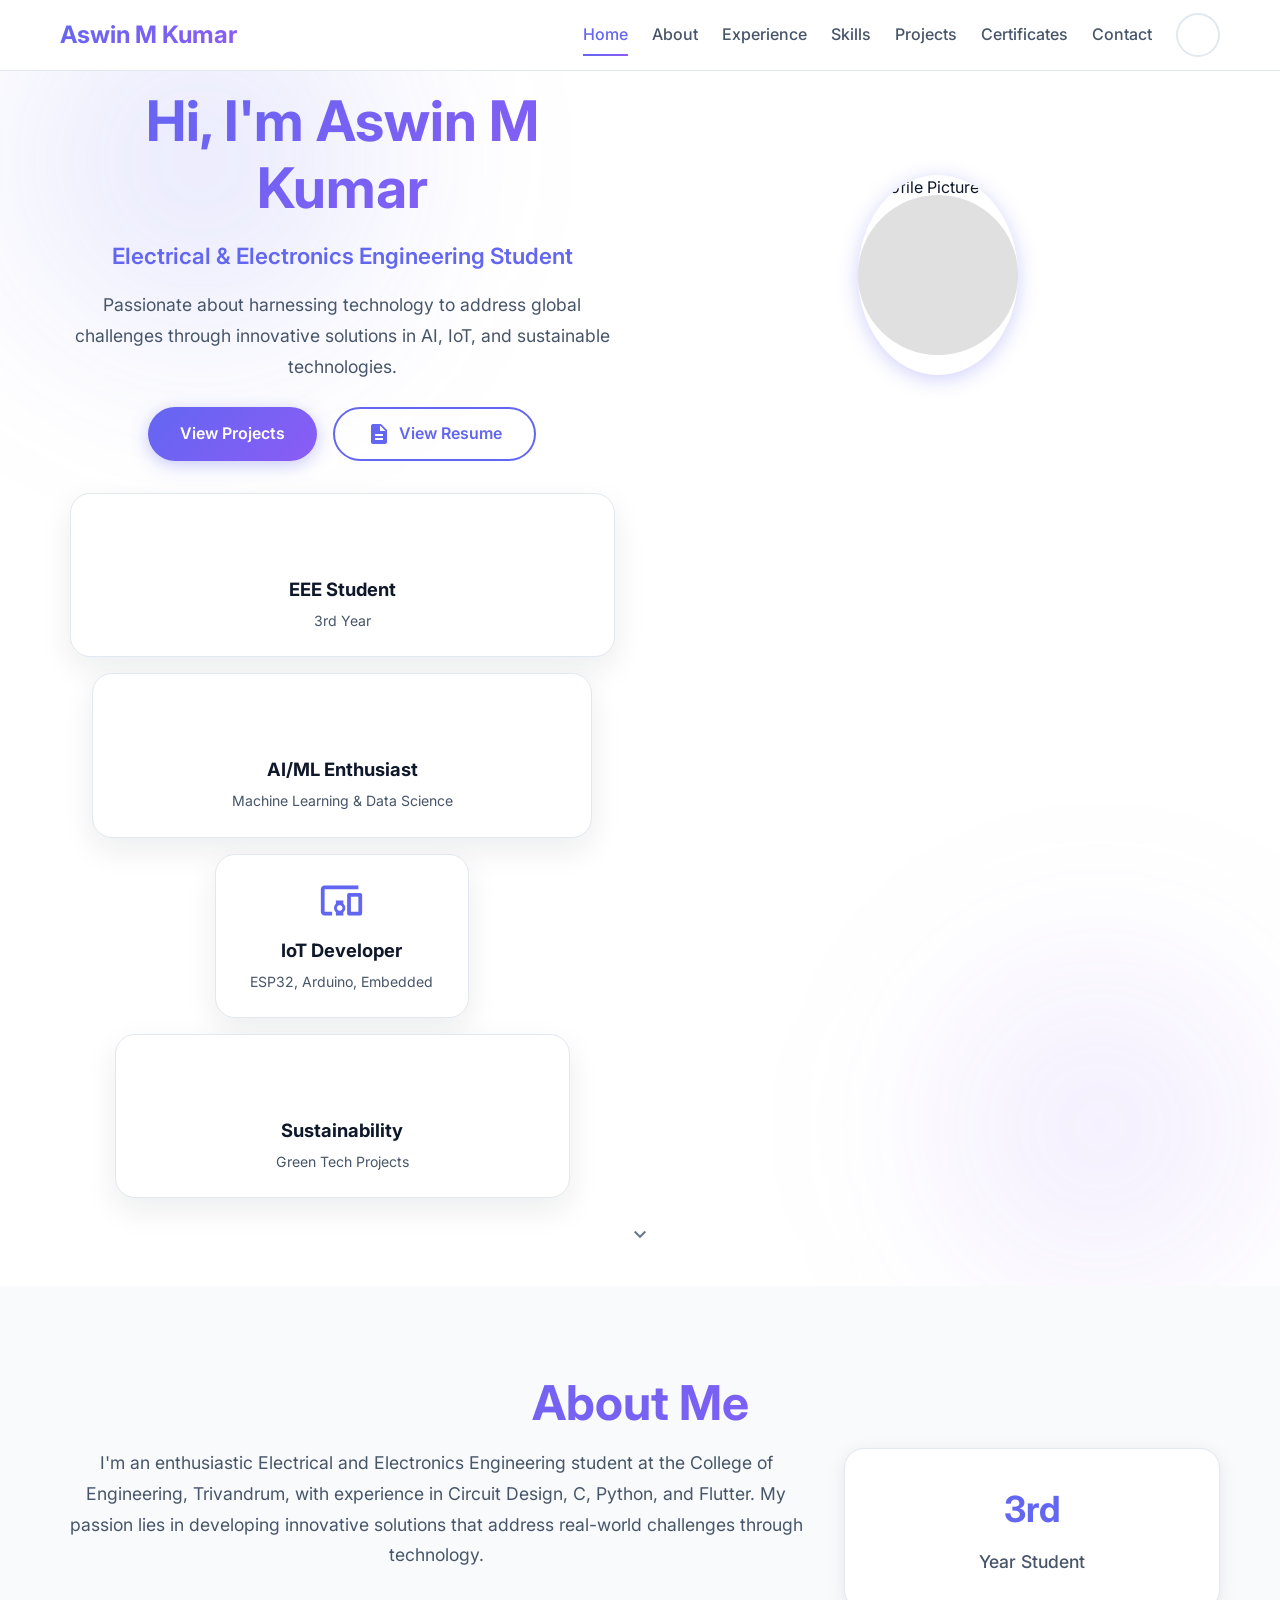
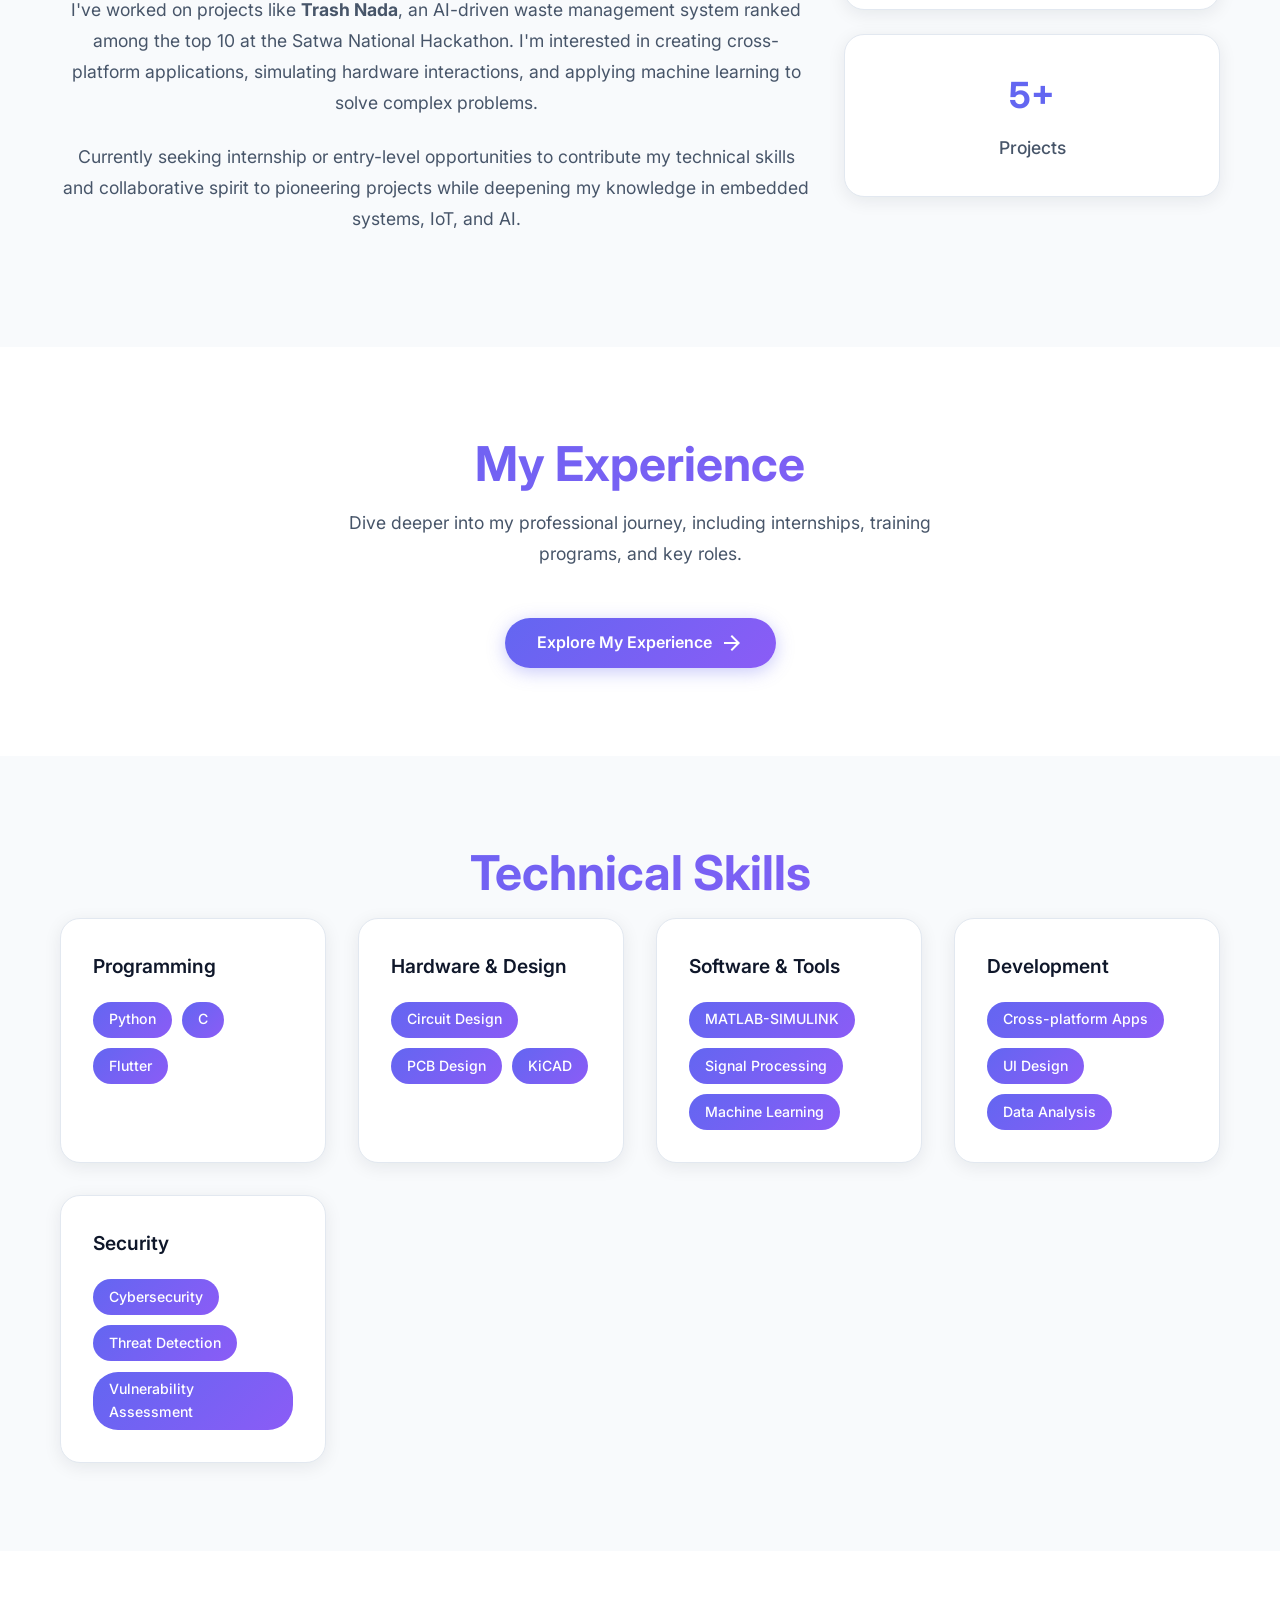
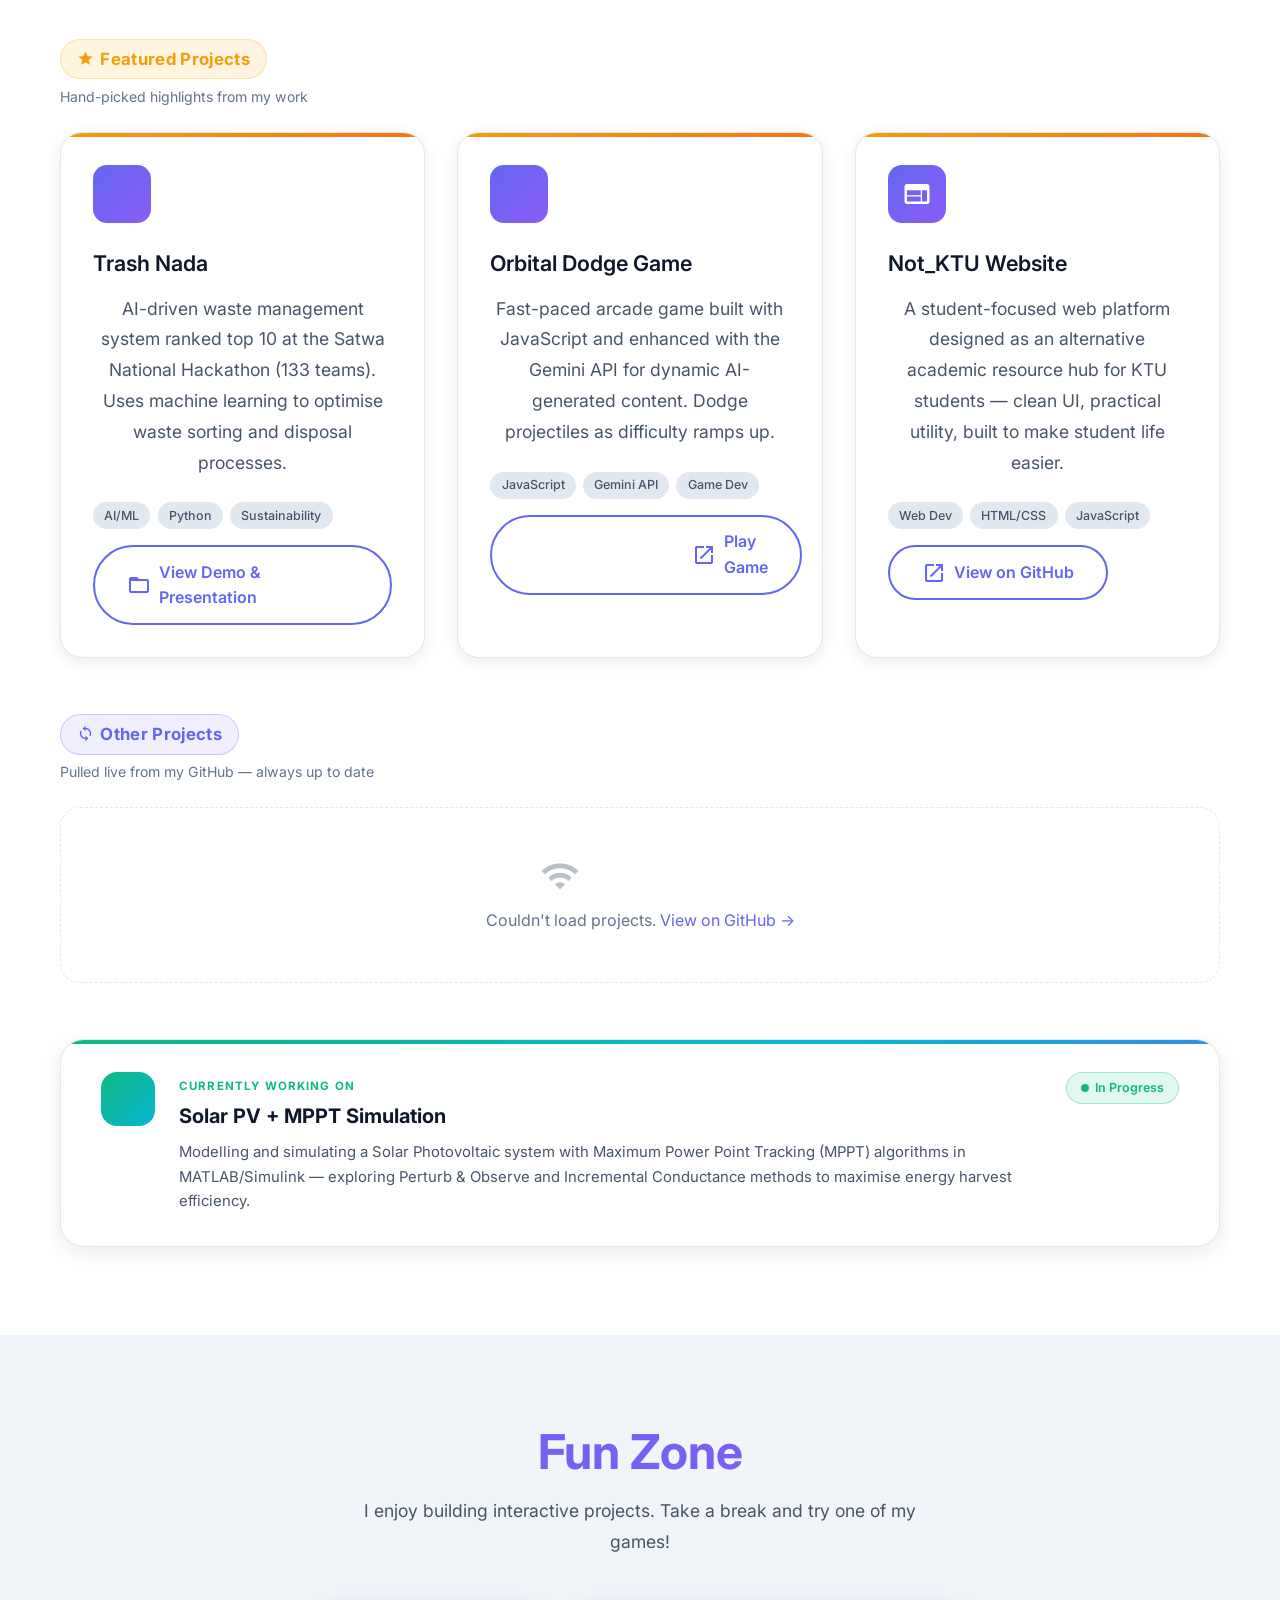
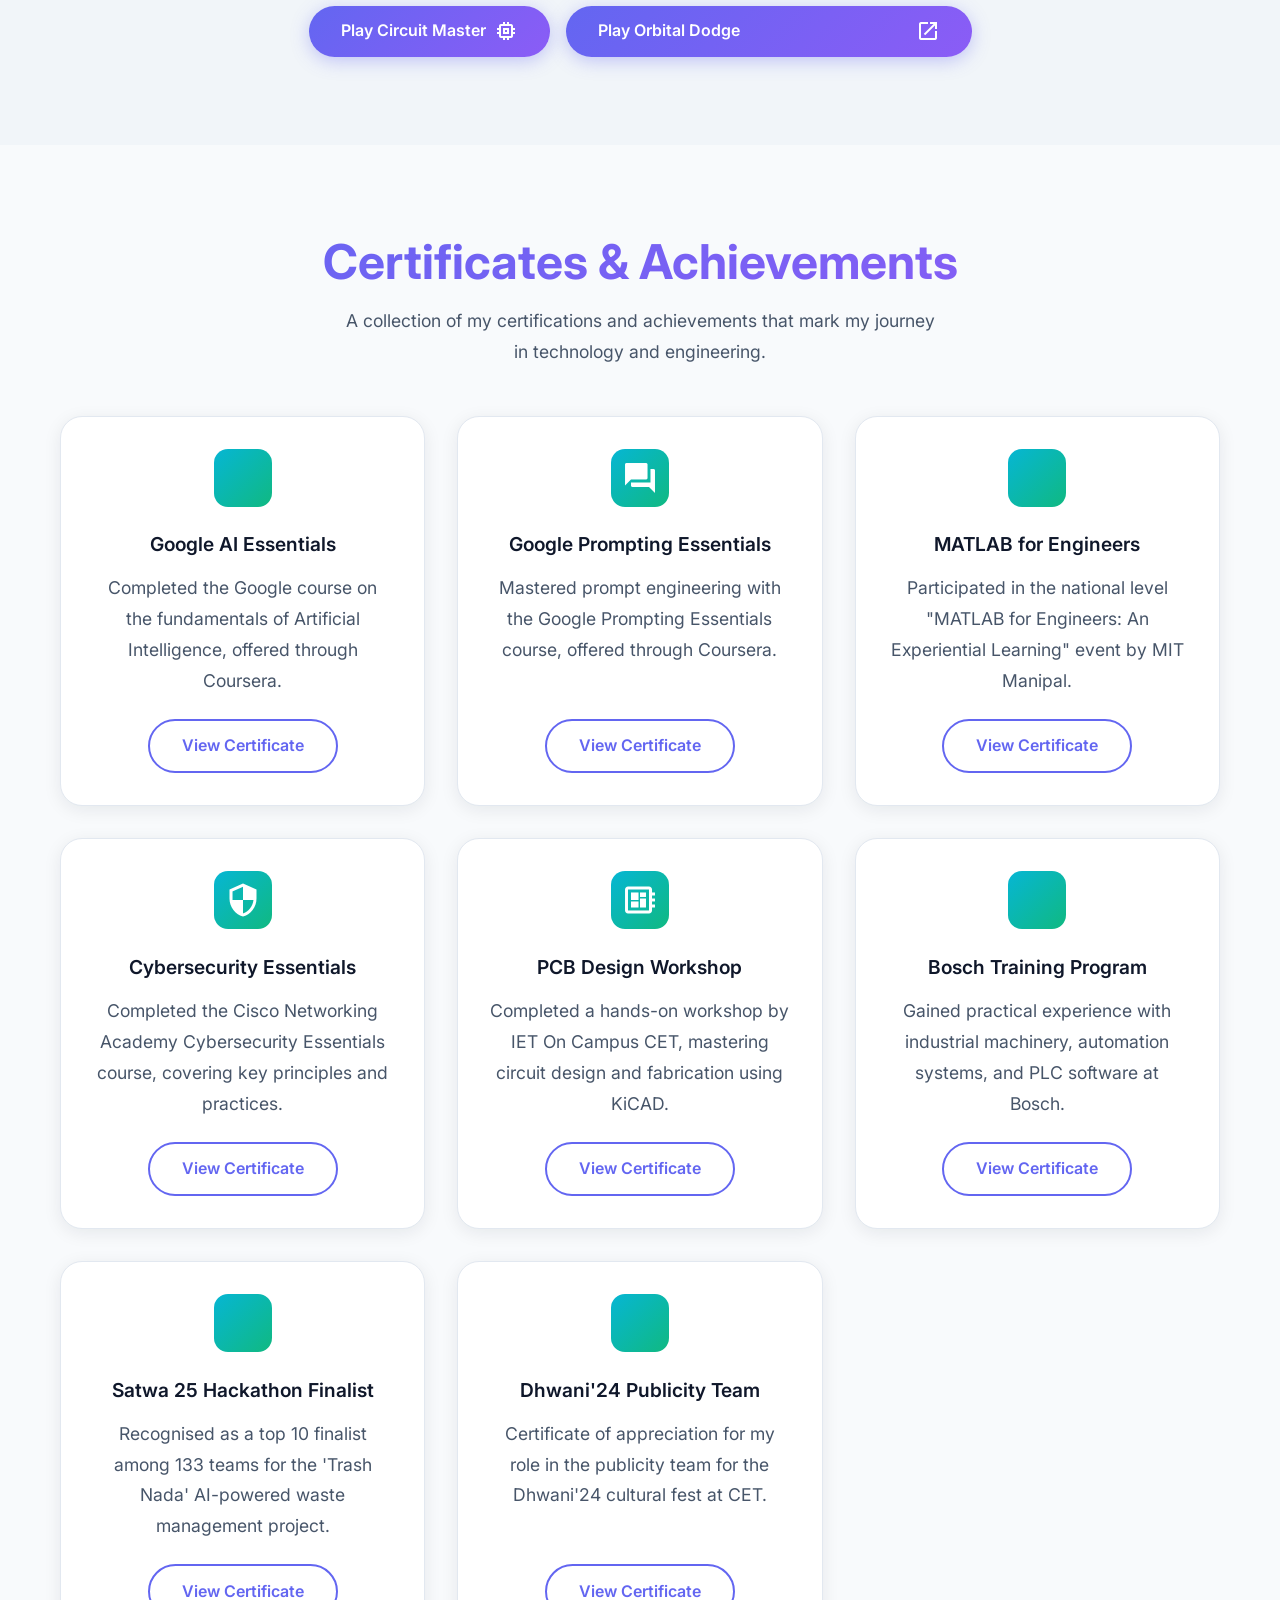
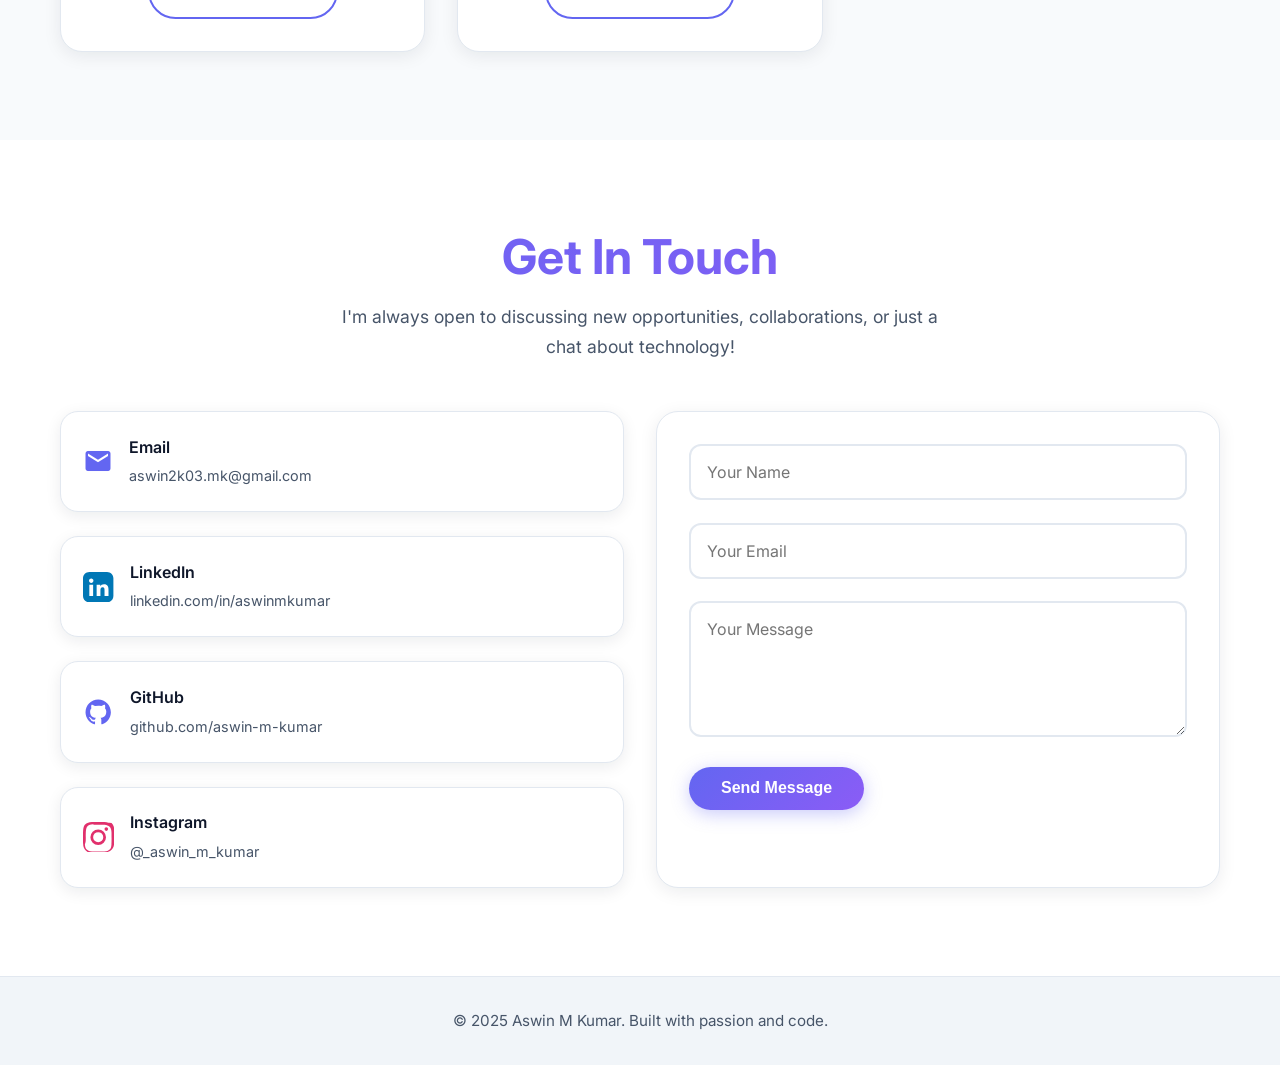
==== commit d39d928b: "Phase 2: scroll reveal animations + FAANG-level visual redesign" ====
--- a/index.html
+++ b/index.html
@@ -5,90 +5,69 @@
     <meta name="viewport" content="width=device-width, initial-scale=1.0" />
     <title>Aswin M Kumar - Portfolio</title>
     <link rel="stylesheet" href="styles.css" />
-    <link
-      href="https://fonts.googleapis.com/css2?family=Inter:wght@300;400;500;600;700&display=swap"
-      rel="stylesheet"
-    />
-    <link
-      href="https://fonts.googleapis.com/icon?family=Material+Icons"
-      rel="stylesheet"
-    />
+    <link href="https://fonts.googleapis.com/css2?family=Inter:wght@300;400;500;600;700&display=swap" rel="stylesheet" />
+    <link href="https://fonts.googleapis.com/icon?family=Material+Icons" rel="stylesheet" />
   </head>
   <body>
-    <!-- Navigation -->
+
+    <!-- ═══════════════ NAVIGATION ═══════════════ -->
     <nav class="navbar">
       <div class="nav-container">
         <div class="nav-logo">
           <span class="logo-text">Aswin M Kumar</span>
         </div>
         <div class="nav-menu">
-          <a href="#home" class="nav-link">Home</a>
-          <a href="#about" class="nav-link">About</a>
+          <a href="#home"         class="nav-link">Home</a>
+          <a href="#about"        class="nav-link">About</a>
           <a href="experience.html" class="nav-link">Experience</a>
-          <a href="#skills" class="nav-link">Skills</a>
-          <a href="#projects" class="nav-link">Projects</a>
+          <a href="#skills"       class="nav-link">Skills</a>
+          <a href="#projects"     class="nav-link">Projects</a>
           <a href="#certificates" class="nav-link">Certificates</a>
-          <a href="#contact" class="nav-link">Contact</a>
+          <a href="#contact"      class="nav-link">Contact</a>
           <button class="theme-toggle" id="themeToggle">
             <span class="material-icons">light_mode</span>
           </button>
         </div>
         <div class="hamburger" id="hamburger">
-          <span></span>
-          <span></span>
-          <span></span>
+          <span></span><span></span><span></span>
         </div>
       </div>
     </nav>
 
-    <!-- Hero Section -->
+    <!-- ═══════════════ HERO ═══════════════ -->
     <section id="home" class="hero">
       <div class="hero-container">
         <div class="hero-content">
-          <div class="hero-text">
+
+          <!-- Text side -->
+          <div class="hero-text" data-reveal="fade-up" data-delay="100">
             <h1 class="hero-title">Hi, I'm Aswin M Kumar</h1>
-            <p class="hero-subtitle">
-              Electrical &amp; Electronics Engineering Student
-            </p>
+            <p class="hero-subtitle">Electrical &amp; Electronics Engineering Student</p>
             <p class="hero-description">
-              Passionate about harnessing technology to address global
-              challenges through innovative solutions in AI, IoT, and
-              sustainable technologies.
+              Passionate about harnessing technology to address global challenges through
+              innovative solutions in AI, IoT, and sustainable technologies.
             </p>
             <div class="hero-buttons">
               <a href="#projects" class="btn btn-primary">View Projects</a>
-              <a href="https://aswin-m-kumar.github.io/resume/Aswin_M_Kumar-Resume.pdf" class="btn btn-secondary" target="_blank">
+              <a href="https://aswin-m-kumar.github.io/resume/Aswin_M_Kumar-Resume.pdf"
+                 class="btn btn-secondary" target="_blank">
                 <span class="material-icons">description</span>
                 View Resume
               </a>
             </div>
           </div>
-          <div
-            class="hero-image-placeholder"
-            style="
-              width: 160px;
-              height: 160px;
-              background: #e0e0e0;
-              border-radius: 50%;
-              display: flex;
-              align-items: center;
-              justify-content: center;
-              margin: 1.5rem auto;
-            "
-          >
-            <img
-              src="asset/pfp.png"
-              alt="Profile Picture"
-              style="
-                width: 200px;
-                height: 200px;
-                border-radius: 50%;
-                object-fit: cover;
-                box-shadow: 0 2px 8px #bbb;
-              "
-            />
-          </div>
-          <div class="hero-visual">
+
+          <!-- Profile pic -->
+          <div class="hero-image-placeholder"
+               data-reveal="zoom" data-delay="200"
+               style="width:160px;height:160px;background:#e0e0e0;border-radius:50%;
+                      display:flex;align-items:center;justify-content:center;margin:1.5rem auto;">
+            <img src="asset/pfp.png" alt="Profile Picture"
+                 style="width:200px;height:200px;border-radius:50%;object-fit:cover;box-shadow:0 4px 20px rgba(99,102,241,.3);" />
+          </div>
+
+          <!-- Floating cards -->
+          <div class="hero-visual" data-reveal="fade-up" data-delay="300">
             <div class="floating-card">
               <div class="card-content">
                 <span class="material-icons">engineering</span>
@@ -107,7 +86,7 @@
               <div class="card-content">
                 <span class="material-icons">devices_other</span>
                 <h3>IoT Developer</h3>
-                <p>ESP32, Arduino, Embedded Systems</p>
+                <p>ESP32, Arduino, Embedded</p>
               </div>
             </div>
             <div class="floating-card">
@@ -125,34 +104,31 @@
       </div>
     </section>
 
-    <!-- About Section -->
+    <!-- ═══════════════ ABOUT ═══════════════ -->
     <section id="about" class="about">
       <div class="container">
-        <h2 class="section-title">About Me</h2>
+        <h2 class="section-title" data-reveal="fade-up">About Me</h2>
         <div class="about-content">
-          <div class="about-text">
-            <p>
-              I'm an enthusiastic Electrical and Electronics Engineering student
-              at the College of Engineering, Trivandrum, with experiences in
-              Circuit Design, C, Python, and Flutter. My passion lies in
-              developing innovative solutions that address real-world challenges
+          <div class="about-text" data-reveal="fade-left" data-delay="100">
+            <p>
+              I'm an enthusiastic Electrical and Electronics Engineering student at the College of
+              Engineering, Trivandrum, with experience in Circuit Design, C, Python, and Flutter. My
+              passion lies in developing innovative solutions that address real-world challenges
               through technology.
             </p>
             <p>
-              I've worked on projects like <strong>Trash Nada</strong>, an
-              AI-driven waste management system that was ranked among the top 10
-              at the Satwa National Hackathon. I'm interested in creating
-              cross-platform applications, simulating hardware interactions, and
-              applying machine learning to solve complex problems.
-            </p>
-            <p>
-              Currently seeking internship or entry-level opportunities to
-              contribute my technical skills and collaborative spirit to
-              pioneering projects while deepening my knowledge in embedded
-              systems, IoT, and AI.
-            </p>
-          </div>
-          <div class="about-stats">
+              I've worked on projects like <strong>Trash Nada</strong>, an AI-driven waste management
+              system ranked among the top 10 at the Satwa National Hackathon. I'm interested in
+              creating cross-platform applications, simulating hardware interactions, and applying
+              machine learning to solve complex problems.
+            </p>
+            <p>
+              Currently seeking internship or entry-level opportunities to contribute my technical
+              skills and collaborative spirit to pioneering projects while deepening my knowledge in
+              embedded systems, IoT, and AI.
+            </p>
+          </div>
+          <div class="about-stats" data-reveal="fade-right" data-delay="200">
             <div class="stat-card">
               <h3>3rd</h3>
               <p>Year Student</p>
@@ -166,14 +142,14 @@
       </div>
     </section>
 
-    <!-- Experience Section Link -->
+    <!-- ═══════════════ EXPERIENCE LINK ═══════════════ -->
     <section class="experience-link-section">
       <div class="container">
-        <h2 class="section-title">My Experience</h2>
-        <p class="section-description">
-          Dive deeper into my professional journey, including internships, training programs, and key roles I've undertaken.
+        <h2 class="section-title" data-reveal="fade-up">My Experience</h2>
+        <p class="section-description" data-reveal="fade-up" data-delay="80">
+          Dive deeper into my professional journey, including internships, training programs, and key roles.
         </p>
-        <div style="text-align: center;">
+        <div style="text-align:center;" data-reveal="zoom" data-delay="160">
           <a href="experience.html" class="btn btn-primary">
             Explore My Experience
             <span class="material-icons">arrow_forward</span>
@@ -182,12 +158,13 @@
       </div>
     </section>
 
-    <!-- Skills Section -->
+    <!-- ═══════════════ SKILLS ═══════════════ -->
     <section id="skills" class="skills">
       <div class="container">
-        <h2 class="section-title">Technical Skills</h2>
+        <h2 class="section-title" data-reveal="fade-up">Technical Skills</h2>
         <div class="skills-grid">
-          <div class="skill-category">
+
+          <div class="skill-category" data-reveal="fade-up" data-delay="0">
             <h3>Programming</h3>
             <div class="skill-items">
               <span class="skill-tag">Python</span>
@@ -195,7 +172,8 @@
               <span class="skill-tag">Flutter</span>
             </div>
           </div>
-          <div class="skill-category">
+
+          <div class="skill-category" data-reveal="fade-up" data-delay="80">
             <h3>Hardware &amp; Design</h3>
             <div class="skill-items">
               <span class="skill-tag">Circuit Design</span>
@@ -203,7 +181,8 @@
               <span class="skill-tag">KiCAD</span>
             </div>
           </div>
-          <div class="skill-category">
+
+          <div class="skill-category" data-reveal="fade-up" data-delay="160">
             <h3>Software &amp; Tools</h3>
             <div class="skill-items">
               <span class="skill-tag">MATLAB-SIMULINK</span>
@@ -211,7 +190,8 @@
               <span class="skill-tag">Machine Learning</span>
             </div>
           </div>
-          <div class="skill-category">
+
+          <div class="skill-category" data-reveal="fade-up" data-delay="240">
             <h3>Development</h3>
             <div class="skill-items">
               <span class="skill-tag">Cross-platform Apps</span>
@@ -219,7 +199,8 @@
               <span class="skill-tag">Data Analysis</span>
             </div>
           </div>
-          <div class="skill-category">
+
+          <div class="skill-category" data-reveal="fade-up" data-delay="320">
             <h3>Security</h3>
             <div class="skill-items">
               <span class="skill-tag">Cybersecurity</span>
@@ -227,18 +208,17 @@
               <span class="skill-tag">Vulnerability Assessment</span>
             </div>
           </div>
-        </div>
-      </div>
-    </section>
-
-    <!-- ============================================================ -->
-    <!-- PROJECTS SECTION — Featured + Auto GitHub + Working On       -->
-    <!-- ============================================================ -->
+
+        </div>
+      </div>
+    </section>
+
+    <!-- ═══════════════ PROJECTS ═══════════════ -->
     <section id="projects" class="projects">
       <div class="container">
 
-        <!-- ⭐ FEATURED PROJECTS (manual, curated) -->
-        <div class="projects-sub-header">
+        <!-- ⭐ Featured -->
+        <div class="projects-sub-header" data-reveal="fade-up">
           <span class="projects-sub-label featured-label">
             <span class="material-icons">star</span> Featured Projects
           </span>
@@ -246,103 +226,86 @@
         </div>
         <div class="projects-grid featured-grid">
 
-          <!-- Featured 1: Trash Nada -->
-          <div class="project-card featured-card">
+          <div class="project-card featured-card" data-reveal="fade-up" data-delay="0">
             <div class="project-icon">
               <span class="material-icons">recycling</span>
             </div>
             <h3>Trash Nada</h3>
             <p>
-              AI-driven waste management system that ranked among the top 10 at
-              the Satwa National Hackathon (133 teams). Utilizes machine learning
-              algorithms to optimise waste sorting and disposal processes.
+              AI-driven waste management system ranked top 10 at the Satwa National Hackathon (133
+              teams). Uses machine learning to optimise waste sorting and disposal processes.
             </p>
             <div class="project-tags">
               <span class="tag">AI/ML</span>
               <span class="tag">Python</span>
               <span class="tag">Sustainability</span>
             </div>
-            <div class="project-links" style="margin-top:1rem">
-              <a
-                href="https://drive.google.com/drive/folders/19JhuGT66JVEsUgpoyN4sNFAIDtkcsEpi?usp=drive_link"
-                class="btn btn-secondary"
-                target="_blank"
-                rel="noopener noreferrer"
-              >
+            <div style="margin-top:1rem">
+              <a href="https://drive.google.com/drive/folders/19JhuGT66JVEsUgpoyN4sNFAIDtkcsEpi?usp=drive_link"
+                 class="btn btn-secondary" target="_blank" rel="noopener">
                 <span class="material-icons">folder_open</span>
                 View Demo &amp; Presentation
               </a>
             </div>
           </div>
 
-          <!-- Featured 2: Orbital Dodge -->
-          <div class="project-card featured-card">
+          <div class="project-card featured-card" data-reveal="fade-up" data-delay="100">
             <div class="project-icon">
               <span class="material-icons">sports_esports</span>
             </div>
             <h3>Orbital Dodge Game</h3>
             <p>
-              A fast-paced arcade game built with JavaScript and enhanced with
-              the Gemini API for dynamic, AI-generated content. Dodge projectiles
-              and survive as the difficulty ramps up.
+              Fast-paced arcade game built with JavaScript and enhanced with the Gemini API for
+              dynamic AI-generated content. Dodge projectiles as difficulty ramps up.
             </p>
             <div class="project-tags">
               <span class="tag">JavaScript</span>
               <span class="tag">Gemini API</span>
               <span class="tag">Game Dev</span>
             </div>
-            <div class="project-links" style="margin-top:1rem">
-              <a href="orbital-dodge.html" class="btn btn-secondary" target="_blank" rel="noopener noreferrer">
+            <div style="margin-top:1rem">
+              <a href="orbital-dodge.html" class="btn btn-secondary" target="_blank" rel="noopener">
                 <span class="material-icons">rocket_launch</span>
                 Play Game
               </a>
             </div>
           </div>
 
-          <!-- Featured 3: Not_KTU Website -->
-          <div class="project-card featured-card">
+          <div class="project-card featured-card" data-reveal="fade-up" data-delay="200">
             <div class="project-icon">
               <span class="material-icons">web</span>
             </div>
             <h3>Not_KTU Website</h3>
             <p>
-              A student-focused web platform designed as an alternative academic
-              resource hub for KTU students. Built with clean UI and practical
-              utility in mind to make student life easier.
+              A student-focused web platform designed as an alternative academic resource hub for KTU
+              students — clean UI, practical utility, built to make student life easier.
             </p>
             <div class="project-tags">
               <span class="tag">Web Dev</span>
               <span class="tag">HTML/CSS</span>
               <span class="tag">JavaScript</span>
             </div>
-            <div class="project-links" style="margin-top:1rem">
-              <a
-                href="https://github.com/aswin-m-kumar"
-                class="btn btn-secondary"
-                target="_blank"
-                rel="noopener noreferrer"
-              >
+            <div style="margin-top:1rem">
+              <a href="https://github.com/aswin-m-kumar" class="btn btn-secondary" target="_blank" rel="noopener">
                 <span class="material-icons">open_in_new</span>
                 View on GitHub
               </a>
             </div>
           </div>
 
-        </div><!-- /featured-grid -->
-
-        <!-- 🔄 AUTO GITHUB PROJECTS (loaded dynamically) -->
-        <div class="projects-sub-header" style="margin-top:3.5rem">
+        </div>
+
+        <!-- 🔄 Auto GitHub -->
+        <div class="projects-sub-header" style="margin-top:3.5rem" data-reveal="fade-up">
           <span class="projects-sub-label auto-label">
             <span class="material-icons">sync</span> Other Projects
           </span>
           <p class="projects-sub-desc">Pulled live from my GitHub — always up to date</p>
         </div>
-        <div class="projects-grid" id="auto-projects-container">
-          <!-- Cards injected by script.js loadProjects() -->
-        </div>
-
-        <!-- 🚀 CURRENTLY WORKING ON -->
-        <div class="currently-working-banner">
+        <div class="projects-grid" id="auto-projects-container"></div>
+
+        <!-- 🚀 Currently Working On -->
+        <div class="currently-working-banner" data-reveal="fade-up" data-delay="120">
           <div class="cwb-icon">
             <span class="material-icons">construction</span>
           </div>
@@ -350,7 +313,9 @@
             <span class="cwb-label">Currently Working On</span>
             <h3 class="cwb-title">Solar PV + MPPT Simulation</h3>
             <p class="cwb-desc">
-              Modelling and simulating a Solar Photovoltaic system with Maximum Power Point Tracking (MPPT) algorithms in MATLAB/Simulink — exploring Perturb &amp; Observe and Incremental Conductance methods to maximise energy harvest efficiency.
+              Modelling and simulating a Solar Photovoltaic system with Maximum Power Point Tracking
+              (MPPT) algorithms in MATLAB/Simulink — exploring Perturb &amp; Observe and Incremental
+              Conductance methods to maximise energy harvest efficiency.
             </p>
           </div>
           <div class="cwb-status">
@@ -360,98 +325,106 @@
         </div>
 
       </div>
-    </section><!-- /projects -->
-
-    <!-- Fun Zone Section -->
+    </section>
+
+    <!-- ═══════════════ FUN ZONE ═══════════════ -->
     <section id="fun-zone" class="fun-zone-section">
       <div class="container">
-        <h2 class="section-title">Fun Zone</h2>
-        <p class="section-description">
+        <h2 class="section-title" data-reveal="fade-up">Fun Zone</h2>
+        <p class="section-description" data-reveal="fade-up" data-delay="80">
           I enjoy building interactive projects. Take a break and try one of my games!
         </p>
-        <div style="display:flex;justify-content:center;gap:1rem;flex-wrap:wrap;">
+        <div style="display:flex;justify-content:center;gap:1rem;flex-wrap:wrap;"
+             data-reveal="zoom" data-delay="160">
           <a href="game.html" class="btn btn-primary">
-            Play Circuit Master
-            <span class="material-icons">memory</span>
+            Play Circuit Master <span class="material-icons">memory</span>
           </a>
           <a href="orbital-dodge.html" class="btn btn-primary">
-            Play Orbital Dodge
-            <span class="material-icons">rocket_launch</span>
+            Play Orbital Dodge <span class="material-icons">rocket_launch</span>
           </a>
         </div>
       </div>
     </section>
 
-    <!-- Certificates Section -->
+    <!-- ═══════════════ CERTIFICATES ═══════════════ -->
     <section id="certificates" class="certificates">
       <div class="container">
-        <h2 class="section-title">Certificates &amp; Achievements</h2>
-        <p class="section-description">
+        <h2 class="section-title" data-reveal="fade-up">Certificates &amp; Achievements</h2>
+        <p class="section-description" data-reveal="fade-up" data-delay="60">
           A collection of my certifications and achievements that mark my journey in technology and engineering.
         </p>
         <div class="certificates-grid">
-          <div class="certificate-card">
+
+          <div class="certificate-card" data-reveal="fade-up" data-delay="0">
             <div class="certificate-icon"><span class="material-icons">psychology</span></div>
             <h3>Google AI Essentials</h3>
             <p>Completed the Google course on the fundamentals of Artificial Intelligence, offered through Coursera.</p>
             <a href="https://drive.google.com/file/d/1XH95VlZGtW1qX0WMPSmo5Y0-3Vsj2h27/view?usp=drive_link" class="btn btn-secondary" target="_blank">View Certificate</a>
           </div>
-          <div class="certificate-card">
+
+          <div class="certificate-card" data-reveal="fade-up" data-delay="60">
             <div class="certificate-icon"><span class="material-icons">question_answer</span></div>
             <h3>Google Prompting Essentials</h3>
-            <p>Mastered the art of prompt engineering with the Google course on Prompting Essentials, offered through Coursera.</p>
+            <p>Mastered prompt engineering with the Google Prompting Essentials course, offered through Coursera.</p>
             <a href="https://drive.google.com/file/d/16WuhLHdLPpUwr1I1Mi47130o_cGQ4kNP/view?usp=drive_link" class="btn btn-secondary" target="_blank">View Certificate</a>
           </div>
-          <div class="certificate-card">
+
+          <div class="certificate-card" data-reveal="fade-up" data-delay="120">
             <div class="certificate-icon"><span class="material-icons">calculate</span></div>
             <h3>MATLAB for Engineers</h3>
             <p>Participated in the national level "MATLAB for Engineers: An Experiential Learning" event by MIT Manipal.</p>
             <a href="https://drive.google.com/file/d/1ztU2xbAyzHbWd4mhXxM7CAk3t293SV9z/view?usp=drive_link" class="btn btn-secondary" target="_blank">View Certificate</a>
           </div>
-          <div class="certificate-card">
+
+          <div class="certificate-card" data-reveal="fade-up" data-delay="180">
             <div class="certificate-icon"><span class="material-icons">security</span></div>
             <h3>Cybersecurity Essentials</h3>
-            <p>Completed the Cisco Networking Academy course on Cybersecurity Essentials, covering key principles and practices.</p>
+            <p>Completed the Cisco Networking Academy Cybersecurity Essentials course, covering key principles and practices.</p>
             <a href="https://drive.google.com/file/d/125bHtkCZBUZTWanrzqMYLQXvw6aS4gw6/view?usp=drive_link" class="btn btn-secondary" target="_blank">View Certificate</a>
           </div>
-          <div class="certificate-card">
+
+          <div class="certificate-card" data-reveal="fade-up" data-delay="240">
             <div class="certificate-icon"><span class="material-icons">developer_board</span></div>
             <h3>PCB Design Workshop</h3>
             <p>Completed a hands-on workshop by IET On Campus CET, mastering circuit design and fabrication using KiCAD.</p>
             <a href="https://drive.google.com/file/d/1oR-cLRyv_pK3otTyAIQInyUAUkdChHQB/view?usp=drive_link" class="btn btn-secondary" target="_blank">View Certificate</a>
           </div>
-          <div class="certificate-card">
+
+          <div class="certificate-card" data-reveal="fade-up" data-delay="300">
             <div class="certificate-icon"><span class="material-icons">precision_manufacturing</span></div>
             <h3>Bosch Training Program</h3>
             <p>Gained practical experience with industrial machinery, automation systems, and PLC software at Bosch.</p>
             <a href="https://drive.google.com/file/d/1z7a3pIMueiNxvtiMIBLRiytNWSpuqDDq/view?usp=drive_link" class="btn btn-secondary" target="_blank">View Certificate</a>
           </div>
-          <div class="certificate-card">
+
+          <div class="certificate-card" data-reveal="fade-up" data-delay="360">
             <div class="certificate-icon"><span class="material-icons">emoji_events</span></div>
             <h3>Satwa 25 Hackathon Finalist</h3>
             <p>Recognised as a top 10 finalist among 133 teams for the 'Trash Nada' AI-powered waste management project.</p>
             <a href="https://drive.google.com/file/d/1n-8w0P4w0P-UY53uvlQMBI14dpOIlngn/view?usp=drive_link" class="btn btn-secondary" target="_blank">View Certificate</a>
           </div>
-          <div class="certificate-card">
+
+          <div class="certificate-card" data-reveal="fade-up" data-delay="420">
             <div class="certificate-icon"><span class="material-icons">campaign</span></div>
             <h3>Dhwani'24 Publicity Team</h3>
             <p>Certificate of appreciation for my role in the publicity team for the Dhwani'24 cultural fest at CET.</p>
             <a href="https://drive.google.com/file/d/1z5o518PY9bGLXzXfYCwvAGJASZHowvxk/view?usp=drive_link" class="btn btn-secondary" target="_blank">View Certificate</a>
           </div>
-        </div>
-      </div>
-    </section>
-
-    <!-- Contact Section -->
+
+        </div>
+      </div>
+    </section>
+
+    <!-- ═══════════════ CONTACT ═══════════════ -->
     <section id="contact" class="contact">
       <div class="container">
-        <h2 class="section-title">Get In Touch</h2>
-        <p class="section-description">
-          I'm always open to discussing new opportunities, collaborations, or
-          just having a chat about technology!
+        <h2 class="section-title" data-reveal="fade-up">Get In Touch</h2>
+        <p class="section-description" data-reveal="fade-up" data-delay="60">
+          I'm always open to discussing new opportunities, collaborations, or just a chat about technology!
         </p>
         <div class="contact-grid">
-          <div class="contact-info">
+
+          <div class="contact-info" data-reveal="fade-left" data-delay="100">
             <div class="contact-item">
               <span class="material-icons">email</span>
               <div>
@@ -487,12 +460,9 @@
               </div>
             </div>
           </div>
-          <div class="contact-form">
-            <form
-              id="contactForm"
-              action="https://formspree.io/f/mvgqbrko"
-              method="POST"
-            >
+
+          <div class="contact-form" data-reveal="fade-right" data-delay="100">
+            <form id="contactForm" action="https://formspree.io/f/mvgqbrko" method="POST">
               <div class="form-group">
                 <input type="text" id="contactName" name="name" placeholder="Your Name" required />
               </div>
@@ -500,25 +470,18 @@
                 <input type="email" id="contactEmail" name="email" placeholder="Your Email" required />
               </div>
               <div class="form-group">
-                <textarea
-                  id="contactMessage"
-                  name="message"
-                  placeholder="Your Message"
-                  rows="5"
-                  required
-                ></textarea>
-              </div>
-              <button type="submit" id="contactSubmitBtn" class="btn btn-primary">
-                Send Message
-              </button>
+                <textarea id="contactMessage" name="message" placeholder="Your Message" rows="5" required></textarea>
+              </div>
+              <button type="submit" id="contactSubmitBtn" class="btn btn-primary">Send Message</button>
               <div id="form-response" class="form-response"></div>
             </form>
           </div>
-        </div>
-      </div>
-    </section>
-
-    <!-- Footer -->
+
+        </div>
+      </div>
+    </section>
+
+    <!-- ═══════════════ FOOTER ═══════════════ -->
     <footer class="footer">
       <div class="container">
         <p>&copy; 2025 Aswin M Kumar. Built with passion and code.</p>
--- a/styles.css
+++ b/styles.css
@@ -1,563 +1,634 @@
-/* styles.css */
-
-/* --- ROOT COLORS & THEMES --- */
+/* styles.css — Phase 2: FAANG-level redesign + Scroll Reveal */
+
+/* ============================================================
+   ROOT TOKENS
+   ============================================================ */
 :root {
-  --primary-color: #6366f1;
-  --primary-dark: #4f46e5;
-  --secondary-color: #8b5cf6;
-  --accent-color: #06b6d4;
-  --success-color: #10b981;
-  --warning-color: #f59e0b;
-  --error-color: #ef4444;
-
-  --bg-primary: #fff;
-  --bg-secondary: #f8fafc;
-  --bg-tertiary: #f1f5f9;
-  --surface: #fff;
-  --surface-variant: #e2e8f0;
-
-  --text-primary: #0f172a;
-  --text-secondary: #475569;
-  --text-tertiary: #64748b;
-  --text-inverse: #fff;
-
-  --border-color: #e2e8f0;
-  --shadow-color: rgba(15, 23, 42, 0.1);
-  --shadow-hover: rgba(15, 23, 42, 0.15);
-
-  --gradient-primary: linear-gradient(135deg, var(--primary-color), var(--secondary-color));
-  --gradient-secondary: linear-gradient(135deg, var(--accent-color), var(--success-color));
-  --gradient-accent: linear-gradient(135deg, var(--warning-color), var(--error-color));
+  --primary:    #6366f1;
+  --primary-dk: #4f46e5;
+  --secondary:  #8b5cf6;
+  --accent:     #06b6d4;
+  --success:    #10b981;
+  --warning:    #f59e0b;
+  --error:      #ef4444;
+
+  --bg:         #fff;
+  --bg2:        #f8fafc;
+  --bg3:        #f1f5f9;
+  --surface:    #fff;
+  --surface2:   #e2e8f0;
+
+  --text:       #0f172a;
+  --text2:      #475569;
+  --text3:      #64748b;
+  --textinv:    #fff;
+
+  --border:     #e2e8f0;
+  --shadow:     rgba(15,23,42,0.08);
+  --shadow-h:   rgba(15,23,42,0.15);
+
+  --grad:       linear-gradient(135deg, var(--primary), var(--secondary));
+  --grad2:      linear-gradient(135deg, var(--accent), var(--success));
+  --grad3:      linear-gradient(135deg, var(--warning), var(--error));
+
+  /* Scroll reveal timings */
+  --reveal-dur:  0.65s;
+  --reveal-ease: cubic-bezier(0.16, 1, 0.3, 1);
 }
 
 [data-theme="dark"] {
-  --primary-color: #818cf8;
-  --primary-dark: #6366f1;
-  --secondary-color: #a78bfa;
-  --accent-color: #22d3ee;
-  --success-color: #34d399;
-  --warning-color: #fbbf24;
-  --error-color: #f87171;
-
-  --bg-primary: #0f172a;
-  --bg-secondary: #1e293b;
-  --bg-tertiary: #334155;
-  --surface: #1e293b;
-  --surface-variant: #334155;
-
-  --text-primary: #f8fafc;
-  --text-secondary: #cbd5e1;
-  --text-tertiary: #94a3b8;
-  --text-inverse: #0f172a;
-
-  --border-color: #334155;
-  --shadow-color: rgba(0, 0, 0, 0.3);
-  --shadow-hover: rgba(0, 0, 0, 0.4);
-}
-
-/* --- BASE RESET & TYPOGRAPHY --- */
-* { margin: 0; padding: 0; box-sizing: border-box; }
+  --primary:    #818cf8;
+  --primary-dk: #6366f1;
+  --secondary:  #a78bfa;
+  --accent:     #22d3ee;
+  --success:    #34d399;
+  --warning:    #fbbf24;
+  --error:      #f87171;
+
+  --bg:         #0f172a;
+  --bg2:        #1e293b;
+  --bg3:        #334155;
+  --surface:    #1e293b;
+  --surface2:   #334155;
+
+  --text:       #f8fafc;
+  --text2:      #cbd5e1;
+  --text3:      #94a3b8;
+  --textinv:    #0f172a;
+
+  --border:     #334155;
+  --shadow:     rgba(0,0,0,0.28);
+  --shadow-h:   rgba(0,0,0,0.42);
+}
+
+/* ============================================================
+   BASE
+   ============================================================ */
+*, *::before, *::after { margin: 0; padding: 0; box-sizing: border-box; }
 html { scroll-behavior: smooth; font-size: 16px; }
 body {
   font-family: "Inter", sans-serif;
   line-height: 1.6;
-  color: var(--text-primary);
-  background: var(--bg-primary);
-  transition: background 0.3s, color 0.3s;
+  color: var(--text);
+  background: var(--bg);
+  transition: background 0.35s, color 0.35s;
   overflow-x: hidden;
 }
 
-/* --- CONTAINER --- */
-.container, .nav-container, .hero-container {
+.container,
+.nav-container,
+.hero-container {
   width: 100%;
   max-width: 1200px;
   margin: 0 auto;
-  padding: 0 1rem;
-}
-
-/* --- NAVIGATION --- */
+  padding: 0 1.25rem;
+}
+
+/* ============================================================
+   ★ SCROLL REVEAL SYSTEM
+   Variants: fade-up (default) | fade-left | fade-right | zoom | flip
+   ============================================================ */
+.reveal-hidden[data-reveal="fade-up"]    { opacity:0; transform: translateY(40px); }
+.reveal-hidden[data-reveal="fade-left"]  { opacity:0; transform: translateX(-40px); }
+.reveal-hidden[data-reveal="fade-right"] { opacity:0; transform: translateX(40px); }
+.reveal-hidden[data-reveal="zoom"]       { opacity:0; transform: scale(0.88); }
+.reveal-hidden[data-reveal="flip"]       { opacity:0; transform: perspective(600px) rotateX(18deg); }
+
+.reveal-hidden {
+  transition:
+    opacity var(--reveal-dur) var(--reveal-ease),
+    transform var(--reveal-dur) var(--reveal-ease);
+}
+.reveal-visible { opacity: 1 !important; transform: none !important; }
+
+/* ============================================================
+   NAVIGATION
+   ============================================================ */
 .navbar {
   position: fixed; top: 0; width: 100%;
-  background: rgba(255,255,255,0.95);
-  backdrop-filter: blur(10px);
-  border-bottom: 1px solid var(--border-color);
+  background: rgba(255,255,255,0.82);
+  backdrop-filter: blur(18px) saturate(1.6);
+  -webkit-backdrop-filter: blur(18px) saturate(1.6);
+  border-bottom: 1px solid var(--border);
   z-index: 1000;
-  transition: background 0.3s;
-}
-[data-theme="dark"] .navbar { background: rgba(15,23,42,0.95); }
+  transition: background 0.3s, box-shadow 0.3s;
+}
+.navbar.scrolled { box-shadow: 0 4px 24px var(--shadow); }
+[data-theme="dark"] .navbar { background: rgba(15,23,42,0.82); }
+[data-theme="dark"] .navbar.scrolled { background: rgba(15,23,42,0.98); }
+
 .nav-container {
   display: flex; justify-content: space-between; align-items: center; height: 70px;
 }
 .logo-text {
   font-size: 1.5rem; font-weight: 700;
-  background: var(--gradient-primary);
-  -webkit-background-clip: text; -webkit-text-fill-color: transparent;
-  background-clip: text;
-}
-.nav-menu {
-  display: flex; align-items: center; gap: 1.5rem;
-}
+  background: var(--grad);
+  -webkit-background-clip: text; -webkit-text-fill-color: transparent; background-clip: text;
+}
+.nav-menu { display: flex; align-items: center; gap: 1.5rem; }
 .nav-link {
-  text-decoration: none; color: var(--text-secondary); font-weight: 500;
-  transition: color 0.3s;
-  position: relative;
-  padding: 0.5rem 0;
-}
-.nav-link:hover { color: var(--primary-color); }
+  text-decoration: none; color: var(--text2); font-weight: 500;
+  transition: color 0.25s; position: relative; padding: 0.5rem 0;
+}
 .nav-link::after {
-  content: ""; position: absolute; bottom: 0; left: 0; width: 0; height: 2px;
-  background: var(--gradient-primary); transition: width 0.3s;
-}
-.nav-link:hover::after { width: 100%; }
+  content: ''; position: absolute; bottom: 0; left: 0; width: 0; height: 2px;
+  background: var(--grad); transition: width 0.3s;
+}
+.nav-link:hover,
+.nav-link.active { color: var(--primary); }
+.nav-link:hover::after,
+.nav-link.active::after { width: 100%; }
+
 .theme-toggle {
-  background: none; border: 2px solid var(--border-color); border-radius: 50%;
-  width: 45px; height: 45px; display: flex; align-items: center; justify-content: center;
-  cursor: pointer; color: var(--text-primary); transition: border-color 0.3s, transform 0.3s;
-}
-.theme-toggle:hover { border-color: var(--primary-color); transform: scale(1.1); }
+  background: none; border: 2px solid var(--border); border-radius: 50%;
+  width: 44px; height: 44px; display: flex; align-items: center; justify-content: center;
+  cursor: pointer; color: var(--text); transition: border-color 0.25s, transform 0.35s;
+}
+.theme-toggle:hover { border-color: var(--primary); transform: scale(1.1) rotate(20deg); }
+
 .hamburger { display: none; flex-direction: column; cursor: pointer; }
 .hamburger span {
-  width: 25px; height: 3px; background: var(--text-primary);
+  width: 25px; height: 3px; background: var(--text);
   margin: 3px 0; transition: 0.3s; border-radius: 2px;
 }
 
-/* --- HERO SECTION --- */
+/* ============================================================
+   HERO — with mesh gradient orbs + floating cards
+   ============================================================ */
 .hero {
   min-height: 100vh; display: flex; align-items: center;
-  background: linear-gradient(135deg, var(--bg-primary) 0%, var(--bg-secondary) 100%);
-  position: relative; overflow: hidden;
+  background: var(--bg); position: relative; overflow: hidden;
+}
+
+/* Background mesh orbs */
+.hero::before,
+.hero::after {
+  content: '';
+  position: absolute; border-radius: 50%;
+  filter: blur(80px); pointer-events: none; z-index: 0;
 }
 .hero::before {
-  content: ""; position: absolute; top: 0; left: 0; right: 0; bottom: 0;
-  background: radial-gradient(circle at 20% 80%, rgba(99,102,241,0.1) 0%, transparent, 50%),
-              radial-gradient(circle at 80% 20%, rgba(139,92,246,0.1) 0%, transparent 50%);
-  pointer-events: none;
-}
+  width: 560px; height: 560px;
+  background: radial-gradient(circle, rgba(99,102,241,0.18) 0%, transparent 70%);
+  top: -120px; left: -80px;
+  animation: orbFloat 10s ease-in-out infinite alternate;
+}
+.hero::after {
+  width: 480px; height: 480px;
+  background: radial-gradient(circle, rgba(139,92,246,0.14) 0%, transparent 70%);
+  bottom: -80px; right: -60px;
+  animation: orbFloat 13s ease-in-out infinite alternate-reverse;
+}
+@keyframes orbFloat { 0%{transform:translate(0,0)} 100%{transform:translate(30px,40px)} }
+
 .hero-container { position: relative; z-index: 1; }
 .hero-content {
   display: grid; grid-template-columns: 1fr 1fr; gap: 2rem; align-items: center;
 }
-.hero-title, .section-title {
-  font-size: clamp(2.5rem, 5vw, 3.5rem); font-weight: 700; line-height: 1.2; margin-bottom: 1rem;
-  background: var(--gradient-primary);
+
+.hero-title {
+  font-size: clamp(2.5rem, 5vw, 3.5rem); font-weight: 700; line-height: 1.2;
+  margin-bottom: 1rem; text-align: center;
+  background: var(--grad);
   -webkit-background-clip: text; -webkit-text-fill-color: transparent; background-clip: text;
-  text-align: center;
+}
+.section-title {
+  font-size: clamp(2rem, 4vw, 3rem); font-weight: 700; line-height: 1.2;
+  margin-bottom: 1rem; text-align: center;
+  background: var(--grad);
+  -webkit-background-clip: text; -webkit-text-fill-color: transparent; background-clip: text;
 }
 .hero-subtitle {
-  font-size: clamp(1.25rem, 3vw, 1.5rem); color: var(--primary-color); font-weight: 600; margin-bottom: 1rem;
-  text-align: center;
-}
-.hero-description, .section-description, .about-text p, .project-card p, .certificate-card p, .stat-card p {
-  font-size: clamp(1rem, 2.5vw, 1.1rem); color: var(--text-secondary); margin-bottom: 2rem; line-height: 1.7;
-  text-align: center;
-}
-.hero-buttons {
-  display: flex; gap: 1rem; flex-wrap: wrap; justify-content: center;
-}
+  font-size: clamp(1.1rem, 2.5vw, 1.4rem); color: var(--primary); font-weight: 600;
+  margin-bottom: 1rem; text-align: center;
+}
+.hero-description,
+.section-description,
+.about-text p,
+.project-card p,
+.certificate-card p,
+.stat-card p {
+  font-size: clamp(1rem, 2vw, 1.1rem); color: var(--text2);
+  margin-bottom: 1.5rem; line-height: 1.75; text-align: center;
+}
+
+.hero-buttons { display: flex; gap: 1rem; flex-wrap: wrap; justify-content: center; }
+
+/* Buttons */
 .btn {
-  padding: 0.75rem 2rem;
-  border-radius: 50px; text-decoration: none; font-weight: 600;
-  transition: all 0.3s; display: inline-flex; align-items: center; gap: 0.5rem;
-  border: none; cursor: pointer; font-size: 1rem;
-}
+  padding: 0.78rem 2rem; border-radius: 50px; text-decoration: none; font-weight: 600;
+  transition: all 0.28s; display: inline-flex; align-items: center; gap: 0.5rem;
+  border: none; cursor: pointer; font-size: 1rem; position: relative; overflow: hidden;
+}
+.btn::after {
+  content: ''; position: absolute; inset: 0; border-radius: inherit;
+  background: rgba(255,255,255,0); transition: background 0.2s;
+}
+.btn:hover::after { background: rgba(255,255,255,0.08); }
 .btn-primary {
-  background: var(--gradient-primary); color: #fff;
-  box-shadow: 0 4px 15px rgba(99,102,241,0.3);
-}
-.btn-primary:hover {
-  transform: translateY(-2px); box-shadow: 0 8px 25px rgba(99,102,241,0.4);
-}
+  background: var(--grad); color: #fff;
+  box-shadow: 0 4px 18px rgba(99,102,241,0.35);
+}
+.btn-primary:hover { transform: translateY(-2px); box-shadow: 0 8px 28px rgba(99,102,241,0.45); }
 .btn-secondary {
-  background: transparent; color: var(--primary-color); border: 2px solid var(--primary-color);
-}
-.btn-secondary:hover {
-  background: var(--primary-color); color: #fff; transform: translateY(-2px);
-}
-.hero-visual { display: flex; justify-content: center; align-items: center; flex-wrap: wrap; gap: 1rem;}
+  background: transparent; color: var(--primary);
+  border: 2px solid var(--primary);
+}
+.btn-secondary:hover { background: var(--primary); color: #fff; transform: translateY(-2px); }
+
+/* Floating cards */
+.hero-visual {
+  display: flex; justify-content: center; align-items: center; flex-wrap: wrap; gap: 1rem;
+}
 .floating-card {
   background: var(--surface); border-radius: 20px;
-  padding: 1.5rem; box-shadow: 0 20px 40px var(--shadow-color);
-  animation: float 6s ease-in-out infinite; border: 1px solid var(--border-color);
+  padding: 1.5rem; border: 1px solid var(--border);
+  box-shadow: 0 12px 32px var(--shadow);
+  animation: floatCard 6s ease-in-out infinite;
   flex-basis: 45%;
-}
-@keyframes float { 0%,100%{transform:translateY(0);} 50%{transform:translateY(-20px);} }
+  transition: box-shadow 0.3s;
+}
+.floating-card:nth-child(2) { animation-delay: -1.5s; }
+.floating-card:nth-child(3) { animation-delay: -3s; }
+.floating-card:nth-child(4) { animation-delay: -4.5s; }
+.floating-card:hover { box-shadow: 0 20px 48px var(--shadow-h); }
+@keyframes floatCard {
+  0%,100% { transform: translateY(0); }
+  50%      { transform: translateY(-18px); }
+}
 .card-content { text-align: center; }
-.card-content .material-icons {
-  font-size: 3rem; color: var(--primary-color); margin-bottom: 1rem;
-}
-.card-content h3 { font-size: 1.25rem; margin-bottom: 0.5rem; color: var(--text-primary);}
-.card-content p { color: var(--text-secondary); font-size: 0.9rem; margin-bottom: 0;}
+.card-content .material-icons { font-size: 2.8rem; color: var(--primary); margin-bottom: 0.75rem; }
+.card-content h3 { font-size: 1.15rem; margin-bottom: 0.35rem; color: var(--text); }
+.card-content p  { color: var(--text2); font-size: 0.88rem; margin: 0; }
+
 .scroll-indicator {
   position: absolute; bottom: 2rem; left: 50%; transform: translateX(-50%);
-  animation: bounce 2s infinite; color: var(--text-tertiary);
+  color: var(--text3); animation: bounce 2.2s infinite;
 }
 @keyframes bounce {
-  0%,20%,50%,80%,100% { transform: translateX(-50%) translateY(0);}
-  40% { transform: translateX(-50%) translateY(-10px);}
-  60% { transform: translateX(-50%) translateY(-5px);}
-}
-
-/* --- SECTIONS --- */
-section { padding: 5rem 1rem; }
+  0%,20%,50%,80%,100% { transform: translateX(-50%) translateY(0); }
+  40% { transform: translateX(-50%) translateY(-10px); }
+  60% { transform: translateX(-50%) translateY(-5px); }
+}
+
+/* ============================================================
+   SECTIONS — shared padding + subtle divider
+   ============================================================ */
+section { padding: 5.5rem 1.25rem; }
 .section-description {
-  color: var(--text-secondary); margin-bottom: 3rem; max-width: 600px; margin-left: auto; margin-right: auto;
-}
-
-/* --- ABOUT --- */
-.about { background: var(--bg-secondary);}
-.about-content {
-  display: grid; grid-template-columns: 2fr 1fr; gap: 2rem; align-items: start;
-}
-.about-stats { display: flex; flex-direction: column; gap: 1.5rem;}
+  color: var(--text2); margin-bottom: 3rem; max-width: 600px;
+  margin-left: auto; margin-right: auto;
+}
+
+/* Wavy SVG section divider helper (optional) */
+.section-divider {
+  display: block; width: 100%; overflow: hidden; line-height: 0;
+  background: transparent;
+}
+
+/* ============================================================
+   ABOUT
+   ============================================================ */
+.about { background: var(--bg2); }
+.about-content { display: grid; grid-template-columns: 2fr 1fr; gap: 2rem; align-items: start; }
+.about-stats  { display: flex; flex-direction: column; gap: 1.5rem; }
 .stat-card {
   background: var(--surface); padding: 2rem; border-radius: 20px;
-  text-align: center; box-shadow: 0 4px 15px var(--shadow-color); border: 1px solid var(--border-color);
-  transition: all 0.3s;
-}
-.stat-card:hover { transform: translateY(-5px); box-shadow: 0 8px 25px var(--shadow-hover);}
-.stat-card h3 { font-size: 2rem; font-weight: 700; color: var(--primary-color); margin-bottom: 0.5rem;}
-.stat-card p { color: var(--text-secondary); font-weight: 500; margin-bottom: 0;}
-
-/* --- EXPERIENCE & FUN ZONE LINK SECTIONS --- */
-.experience-link-section, .fun-zone-section {
-  background-color: var(--bg-primary);
-}
-.fun-zone-section {
-  background-color: var(--bg-tertiary);
-}
-
-/* --- SKILLS --- */
-.skills { background: var(--bg-secondary); }
+  text-align: center; box-shadow: 0 4px 18px var(--shadow); border: 1px solid var(--border);
+  transition: transform 0.3s, box-shadow 0.3s;
+}
+.stat-card:hover { transform: translateY(-6px); box-shadow: 0 12px 32px var(--shadow-h); }
+.stat-card h3 { font-size: 2.25rem; font-weight: 700; color: var(--primary); margin-bottom: 0.5rem; }
+.stat-card p  { color: var(--text2); font-weight: 500; margin: 0; }
+
+/* ============================================================
+   EXPERIENCE / FUN ZONE LINKS
+   ============================================================ */
+.experience-link-section { background: var(--bg); }
+.fun-zone-section         { background: var(--bg3); }
+
+/* ============================================================
+   SKILLS
+   ============================================================ */
+.skills { background: var(--bg2); }
 .skills-grid {
-  display: grid; grid-template-columns: repeat(auto-fit, minmax(280px, 1fr));
-  gap: 2rem;
+  display: grid; grid-template-columns: repeat(auto-fit, minmax(260px, 1fr)); gap: 2rem;
 }
 .skill-category {
   background: var(--surface); padding: 2rem; border-radius: 20px;
-  box-shadow: 0 4px 15px var(--shadow-color); border: 1px solid var(--border-color);
-  transition: all 0.3s;
-}
-.skill-category:hover { transform: translateY(-5px); box-shadow: 0 8px 25px var(--shadow-hover);}
-.skill-category h3 { font-size: 1.3rem; font-weight: 600; margin-bottom: 1.5rem; color: var(--text-primary);}
-.skill-items { display: flex; flex-wrap: wrap; gap: 0.75rem;}
+  box-shadow: 0 4px 18px var(--shadow); border: 1px solid var(--border);
+  transition: transform 0.3s, box-shadow 0.3s;
+  position: relative; overflow: hidden;
+}
+/* subtle glow accent on top */
+.skill-category::before {
+  content: ''; position: absolute; top: 0; left: 0; right: 0; height: 3px;
+  background: var(--grad); opacity: 0; transition: opacity 0.3s;
+}
+.skill-category:hover::before { opacity: 1; }
+.skill-category:hover { transform: translateY(-6px); box-shadow: 0 12px 32px var(--shadow-h); }
+.skill-category h3 { font-size: 1.2rem; font-weight: 600; margin-bottom: 1.25rem; color: var(--text); }
+.skill-items { display: flex; flex-wrap: wrap; gap: 0.65rem; }
 .skill-tag {
-  background: var(--gradient-primary); color: #fff; padding: 0.5rem 1rem;
-  border-radius: 25px; font-size: 0.9rem; font-weight: 500; transition: transform 0.3s;
-}
-.skill-tag:hover { transform: scale(1.05); }
-
-/* --- PROJECTS --- */
-.projects { background: var(--bg-primary);}
+  background: var(--grad); color: #fff; padding: 0.42rem 1rem;
+  border-radius: 25px; font-size: 0.88rem; font-weight: 500;
+  transition: transform 0.25s, box-shadow 0.25s; cursor: default;
+}
+.skill-tag:hover { box-shadow: 0 4px 14px rgba(99,102,241,0.35); }
+
+/* ============================================================
+   PROJECTS SECTION
+   ============================================================ */
+.projects { background: var(--bg); }
 .projects-grid {
-  display: grid; grid-template-columns: repeat(auto-fit, minmax(320px, 1fr));
-  gap: 2rem; margin-bottom: 3rem;
-}
+  display: grid; grid-template-columns: repeat(auto-fit, minmax(300px, 1fr));
+  gap: 2rem; margin-bottom: 1rem;
+}
+
+/* Base card */
 .project-card {
-  background: var(--surface); padding: 2rem; border-radius: 20px;
-  box-shadow: 0 4px 15px var(--shadow-color); border: 1px solid var(--border-color);
-  transition: all 0.3s; position: relative; overflow: hidden;
+  background: var(--surface); padding: 2rem; border-radius: 22px;
+  box-shadow: 0 4px 18px var(--shadow); border: 1px solid var(--border);
+  transition: transform 0.3s cubic-bezier(0.16,1,0.3,1), box-shadow 0.3s;
+  position: relative; overflow: hidden;
+  transform-style: preserve-3d;   /* enables 3D tilt on featured cards */
 }
 .project-card::before {
-  content: ""; position: absolute; top: 0; left: 0; right: 0; height: 4px;
-  background: var(--gradient-primary);
-}
-.project-card:hover { transform: translateY(-10px); box-shadow: 0 15px 35px var(--shadow-hover);}
+  content: ''; position: absolute; top: 0; left: 0; right: 0; height: 4px;
+  background: var(--grad);
+}
+.project-card:hover { box-shadow: 0 20px 48px var(--shadow-h); }
+.project-card h3 { font-size: 1.35rem; font-weight: 600; margin-bottom: 0.85rem; color: var(--text); }
+
 .project-icon {
-  width: 60px; height: 60px; background: var(--gradient-primary); border-radius: 15px;
-  display: flex; align-items: center; justify-content: center; margin-bottom: 1.5rem;
-}
-.project-icon .material-icons { color: #fff; font-size: 2rem;}
-.project-card h3 { font-size: 1.4rem; font-weight: 600; margin-bottom: 1rem; color: var(--text-primary);}
-.project-tags { display: flex; flex-wrap: wrap; gap: 0.5rem;}
+  width: 58px; height: 58px; border-radius: 14px; background: var(--grad);
+  display: flex; align-items: center; justify-content: center; margin-bottom: 1.4rem;
+}
+.project-icon .material-icons { color: #fff; font-size: 1.9rem; }
+
+.project-tags { display: flex; flex-wrap: wrap; gap: 0.45rem; }
 .tag {
-  background: var(--surface-variant); color: var(--text-secondary);
-  padding: 0.25rem 0.75rem; border-radius: 15px; font-size: 0.8rem; font-weight: 500;
-}
-
-/* --- CERTIFICATES --- */
-.certificates { background: var(--bg-secondary); }
+  background: var(--surface2); color: var(--text2);
+  padding: 0.22rem 0.7rem; border-radius: 14px; font-size: 0.78rem; font-weight: 500;
+}
+
+/* Sub-headers */
+.projects-sub-header { margin-bottom: 1.5rem; }
+.projects-sub-label {
+  display: inline-flex; align-items: center; gap: 0.4rem;
+  font-size: 1.05rem; font-weight: 700; padding: 0.35rem 1rem;
+  border-radius: 30px; letter-spacing: 0.02em;
+}
+.featured-label {
+  background: linear-gradient(135deg,rgba(251,191,36,.15),rgba(245,158,11,.12));
+  color: var(--warning); border: 1.5px solid rgba(251,191,36,.32);
+}
+.featured-label .material-icons { font-size: 1.05rem; }
+.auto-label {
+  background: linear-gradient(135deg,rgba(99,102,241,.1),rgba(139,92,246,.1));
+  color: var(--primary); border: 1.5px solid rgba(99,102,241,.28);
+}
+.auto-label .material-icons { font-size: 1.05rem; }
+.projects-sub-desc { font-size: 0.88rem; color: var(--text3); margin: 0.4rem 0 0 0; }
+
+/* Featured card: gold top-bar override */
+.featured-card::before {
+  background: linear-gradient(135deg, #f59e0b, #f97316) !important;
+}
+
+/* Auto-project card entrance */
+.auto-project-card { animation: none; }
+
+/* Project meta row */
+.project-meta-row { display: flex; flex-wrap: wrap; gap: 0.45rem; margin: 0.7rem 0; }
+.meta-badge {
+  display: inline-flex; align-items: center; gap: 0.25rem;
+  background: var(--surface2); color: var(--text2);
+  font-size: 0.75rem; font-weight: 500; padding: 0.18rem 0.55rem;
+  border-radius: 20px; border: 1px solid var(--border);
+}
+.lang-dot { width: 8px; height: 8px; border-radius: 50%; flex-shrink: 0; }
+.topic-tag {
+  background: linear-gradient(135deg,rgba(99,102,241,.1),rgba(139,92,246,.1));
+  color: var(--primary); border: 1px solid rgba(99,102,241,.22); font-size: 0.75rem;
+}
+.project-btn {
+  margin-top: 1rem; width: 100%; justify-content: center; font-size: 0.88rem; padding: 0.58rem 1rem;
+}
+
+/* No-projects / error */
+.no-projects-msg {
+  grid-column: 1 / -1; display: flex; flex-direction: column; align-items: center;
+  gap: 0.75rem; padding: 3rem; text-align: center; color: var(--text3);
+  background: var(--surface); border-radius: 20px; border: 1px dashed var(--border);
+}
+.no-projects-msg .material-icons { font-size: 2.5rem; opacity: 0.45; }
+.no-projects-msg a { color: var(--primary); text-decoration: none; }
+
+/* Skeleton shimmer */
+.skeleton-card { pointer-events: none; }
+.skeleton {
+  background: linear-gradient(90deg, var(--surface2) 25%, var(--border) 50%, var(--surface2) 75%);
+  background-size: 200% 100%;
+  animation: shimmer 1.5s infinite; border-radius: 8px; margin-bottom: 0.75rem;
+}
+@keyframes shimmer { 0%{background-position:200% 0} 100%{background-position:-200% 0} }
+.skeleton-icon  { width: 58px; height: 58px; border-radius: 14px; margin-bottom: 1rem; }
+.skeleton-title { height: 20px; width: 60%; }
+.skeleton-text  { height: 13px; width: 100%; }
+.skeleton-text.short { width: 48%; }
+.skeleton-tags  { height: 13px; width: 38%; margin-top: 0.25rem; }
+
+/* ============================================================
+   CURRENTLY WORKING ON BANNER
+   ============================================================ */
+.currently-working-banner {
+  display: flex; align-items: flex-start; gap: 1.5rem;
+  margin-top: 3.5rem; padding: 2rem 2.5rem;
+  background: var(--surface); border-radius: 24px;
+  border: 1.5px solid var(--border);
+  box-shadow: 0 6px 24px var(--shadow);
+  position: relative; overflow: hidden;
+}
+.currently-working-banner::before {
+  content: ''; position: absolute; top: 0; left: 0; right: 0; height: 4px;
+  background: linear-gradient(90deg, #10b981, #06b6d4, #6366f1, #10b981);
+  background-size: 200% 100%;
+  animation: cwbShift 3s linear infinite;
+}
+@keyframes cwbShift { 0%{background-position:0 0} 100%{background-position:200% 0} }
+
+.cwb-icon {
+  flex-shrink: 0; width: 54px; height: 54px; border-radius: 16px;
+  background: linear-gradient(135deg, #10b981, #06b6d4);
+  display: flex; align-items: center; justify-content: center;
+}
+.cwb-icon .material-icons { color: #fff; font-size: 1.75rem; }
+.cwb-text { flex: 1; }
+.cwb-label {
+  display: inline-block; font-size: 0.72rem; font-weight: 700;
+  text-transform: uppercase; letter-spacing: 0.1em; color: #10b981; margin-bottom: 0.3rem;
+}
+.cwb-title { font-size: 1.25rem; font-weight: 700; color: var(--text); margin: 0 0 0.5rem; }
+.cwb-desc  { font-size: 0.93rem; color: var(--text2); line-height: 1.65; margin: 0; }
+.cwb-status {
+  flex-shrink: 0; display: flex; align-items: center; gap: 0.4rem;
+  font-size: 0.78rem; font-weight: 600; color: #10b981;
+  background: rgba(16,185,129,.12); border: 1px solid rgba(16,185,129,.3);
+  padding: 0.32rem 0.85rem; border-radius: 30px; white-space: nowrap; align-self: flex-start;
+}
+.status-dot {
+  width: 8px; height: 8px; background: #10b981; border-radius: 50%;
+  animation: pulseDot 1.6s ease-in-out infinite;
+}
+@keyframes pulseDot {
+  0%,100%{ opacity:1; transform:scale(1); }
+  50%    { opacity:.45; transform:scale(1.5); }
+}
+
+/* ============================================================
+   CERTIFICATES
+   ============================================================ */
+.certificates { background: var(--bg2); }
 .certificates-grid {
-  display: grid;
-  grid-template-columns: repeat(auto-fit, minmax(300px, 1fr));
-  gap: 2rem;
+  display: grid; grid-template-columns: repeat(auto-fit, minmax(290px, 1fr)); gap: 2rem;
 }
 .certificate-card {
-  background: var(--surface);
-  padding: 2rem;
-  border-radius: 20px;
-  box-shadow: 0 4px 15px var(--shadow-color);
-  border: 1px solid var(--border-color);
-  transition: all 0.3s;
-  text-align: center;
-  display: flex;
-  flex-direction: column;
-  align-items: center;
-}
-.certificate-card:hover {
-  transform: translateY(-10px);
-  box-shadow: 0 15px 35px var(--shadow-hover);
-}
+  background: var(--surface); padding: 2rem; border-radius: 22px;
+  box-shadow: 0 4px 18px var(--shadow); border: 1px solid var(--border);
+  transition: transform 0.3s, box-shadow 0.3s;
+  text-align: center; display: flex; flex-direction: column; align-items: center;
+}
+.certificate-card:hover { box-shadow: 0 16px 40px var(--shadow-h); }
 .certificate-icon {
-  width: 60px;
-  height: 60px;
-  background: var(--gradient-secondary);
-  border-radius: 15px;
-  display: flex;
-  align-items: center;
-  justify-content: center;
-  margin-bottom: 1.5rem;
-  color: #fff;
-}
-.certificate-icon .material-icons { font-size: 2.5rem; }
-.certificate-card h3 {
-  font-size: 1.3rem; font-weight: 600; margin-bottom: 1rem; color: var(--text-primary);
-}
-.certificate-card p { color: var(--text-secondary); margin-bottom: 1.5rem; flex-grow: 1; }
+  width: 58px; height: 58px; background: var(--grad2); border-radius: 14px;
+  display: flex; align-items: center; justify-content: center; margin-bottom: 1.4rem;
+}
+.certificate-icon .material-icons { font-size: 2.25rem; color: #fff; }
+.certificate-card h3 { font-size: 1.2rem; font-weight: 600; margin-bottom: 0.85rem; color: var(--text); }
+.certificate-card p  { color: var(--text2); margin-bottom: 1.4rem; flex-grow: 1; }
 .certificate-card .btn { margin-top: auto; }
 
-/* --- CONTACT --- */
-.contact { background: var(--bg-primary);}
-.contact-grid {
-  display: grid; grid-template-columns: 1fr 1fr; gap: 2rem;
-}
-.contact-info { display: flex; flex-direction: column; gap: 2rem;}
+/* ============================================================
+   CONTACT
+   ============================================================ */
+.contact { background: var(--bg); }
+.contact-grid { display: grid; grid-template-columns: 1fr 1fr; gap: 2rem; }
+.contact-info { display: flex; flex-direction: column; gap: 1.5rem; }
 .contact-item {
-  display: flex; align-items: center; gap: 1rem; padding: 1.5rem;
-  background: var(--surface); border-radius: 20px;
-  box-shadow: 0 4px 15px var(--shadow-color); border: 1px solid var(--border-color);
-  transition: all 0.3s;
-}
-.contact-item:hover { transform: translateY(-3px); box-shadow: 0 8px 25px var(--shadow-hover);}
-.contact-item .material-icons { font-size: 2rem; color: var(--primary-color);}
-.contact-item h4 { font-size: 1.1rem; font-weight: 600; margin-bottom: 0.25rem; color: var(--text-primary);}
-.contact-item a { color: var(--text-secondary); text-decoration: none; transition: color 0.3s;}
-.contact-item a:hover { color: var(--primary-color);}
+  display: flex; align-items: center; gap: 1rem; padding: 1.4rem;
+  background: var(--surface); border-radius: 18px;
+  box-shadow: 0 4px 16px var(--shadow); border: 1px solid var(--border);
+  transition: transform 0.28s, box-shadow 0.28s;
+}
+.contact-item:hover { transform: translateY(-4px); box-shadow: 0 10px 28px var(--shadow-h); }
+.contact-item .material-icons { font-size: 1.9rem; color: var(--primary); flex-shrink: 0; }
+.contact-item h4 { font-size: 1rem; font-weight: 600; margin-bottom: 0.2rem; color: var(--text); }
+.contact-item a  { color: var(--text2); text-decoration: none; font-size: 0.9rem; transition: color 0.22s; }
+.contact-item a:hover { color: var(--primary); }
 .contact-item .icon-github,
 .contact-item .icon-linkedin,
 .contact-item .icon-instagram {
-  width: 2rem; height: 2rem; display: inline-block; vertical-align: middle;
-  fill: var(--primary-color); transition: fill 0.3s;
-}
-.contact-item:hover .icon-github { fill: var(--secondary-color);}
-.contact-item .icon-linkedin { fill: #0077b5;}
-.contact-item:hover .icon-linkedin { fill: var(--secondary-color);}
-.contact-item .icon-instagram { fill: #e1306c;}
-.contact-item:hover .icon-instagram { fill: var(--secondary-color);}
+  width: 1.9rem; height: 1.9rem; display: inline-block; vertical-align: middle;
+  fill: var(--primary); transition: fill 0.22s; flex-shrink: 0;
+}
+.contact-item:hover .icon-github    { fill: var(--secondary); }
+.contact-item       .icon-linkedin  { fill: #0077b5; }
+.contact-item:hover .icon-linkedin  { fill: var(--secondary); }
+.contact-item       .icon-instagram { fill: #e1306c; }
+.contact-item:hover .icon-instagram { fill: var(--secondary); }
+
 .contact-form {
-  background: var(--surface); padding: 2rem; border-radius: 20px;
-  box-shadow: 0 4px 15px var(--shadow-color); border: 1px solid var(--border-color);
-}
-.form-group { margin-bottom: 1.5rem;}
-.form-group input, .form-group textarea {
-  width: 100%; padding: 1rem; border: 2px solid var(--border-color);
-  border-radius: 10px; background: var(--bg-primary); color: var(--text-primary);
-  font-family: inherit; font-size: 1rem; transition: border-color 0.3s, box-shadow 0.3s;
-}
-.form-group input:focus, .form-group textarea:focus {
-  outline: none; border-color: var(--primary-color);
-  box-shadow: 0 0 0 3px rgba(99,102,241,0.1);
-}
-.form-group textarea { resize: vertical; min-height: 120px;}
+  background: var(--surface); padding: 2rem; border-radius: 22px;
+  box-shadow: 0 4px 18px var(--shadow); border: 1px solid var(--border);
+}
+.form-group { margin-bottom: 1.4rem; }
+.form-group input,
+.form-group textarea {
+  width: 100%; padding: 1rem; border: 2px solid var(--border);
+  border-radius: 12px; background: var(--bg); color: var(--text);
+  font-family: inherit; font-size: 1rem; transition: border-color 0.25s, box-shadow 0.25s;
+}
+.form-group input:focus,
+.form-group textarea:focus {
+  outline: none; border-color: var(--primary);
+  box-shadow: 0 0 0 3px rgba(99,102,241,.12);
+}
+.form-group textarea { resize: vertical; min-height: 115px; }
 .form-response {
-    margin-top: 1rem; padding: 1rem; border-radius: 10px;
-    font-weight: 500; display: none;
+  margin-top: 1rem; padding: 1rem; border-radius: 10px; font-weight: 500; display: none;
 }
 .form-response.success {
-    background-color: rgba(16, 185, 129, 0.1); color: var(--success-color);
-    border: 1px solid var(--success-color);
+  background: rgba(16,185,129,.1); color: var(--success); border: 1px solid var(--success);
 }
 .form-response.error {
-    background-color: rgba(239, 68, 68, 0.1); color: var(--error-color);
-    border: 1px solid var(--error-color);
-}
-
-/* --- FOOTER --- */
+  background: rgba(239,68,68,.1); color: var(--error); border: 1px solid var(--error);
+}
+
+/* ============================================================
+   FOOTER
+   ============================================================ */
 .footer {
-  background: var(--bg-tertiary); padding: 2rem 1rem; text-align: center; border-top: 1px solid var(--border-color);
-}
-.footer p { color: var(--text-secondary); font-size: 1rem;}
-
-/* --- ANIMATIONS --- */
-.fade-in { opacity: 0; transform: translateY(30px); transition: all 0.6s;}
-.fade-in.visible { opacity: 1; transform: translateY(0);}
-
-/* --- RESPONSIVE DESIGN --- */
+  background: var(--bg3); padding: 2rem 1.25rem; text-align: center;
+  border-top: 1px solid var(--border);
+}
+.footer p { color: var(--text2); font-size: 0.95rem; }
+
+/* ============================================================
+   LEGACY FADE-IN (for old elements without data-reveal)
+   ============================================================ */
+.fade-in { opacity: 0; transform: translateY(28px); transition: all 0.6s; }
+.fade-in.visible { opacity: 1; transform: translateY(0); }
+
+/* ============================================================
+   RESPONSIVE
+   ============================================================ */
 @media (max-width: 992px) {
   .hero-content { grid-template-columns: 1fr; text-align: center; }
   .hero-text { order: 2; }
-  .hero-image-placeholder { order: 1; margin-bottom: 2rem; }
-  .hero-visual { order: 3; margin-top: 2rem; }
-  .about-content, .contact-grid { grid-template-columns: 1fr; }
-}
-
+  .hero-image-placeholder { order: 1; margin-bottom: 1.5rem; }
+  .hero-visual { order: 3; margin-top: 1.5rem; }
+  .about-content,
+  .contact-grid { grid-template-columns: 1fr; }
+}
 @media (max-width: 768px) {
   .nav-menu {
     position: fixed; left: -100%; top: 70px; flex-direction: column;
     background: var(--surface); width: 100%; text-align: center;
-    transition: left 0.3s; box-shadow: 0 10px 27px var(--shadow-color); padding: 2rem 0;
-    height: calc(100vh - 70px); overflow-y: auto;
+    transition: left 0.3s; box-shadow: 0 10px 28px var(--shadow);
+    padding: 2rem 0; height: calc(100vh - 70px); overflow-y: auto;
   }
   .nav-menu.active { left: 0; }
   .hamburger { display: flex; }
   .hamburger.active span:nth-child(2) { opacity: 0; }
-  .hamburger.active span:nth-child(1) { transform: translateY(8px) rotate(45deg);}
-  .hamburger.active span:nth-child(3) { transform: translateY(-8px) rotate(-45deg);}
-  .hero-buttons { flex-direction: column; align-items: center; width: 100%; max-width: 300px; margin: 0 auto;}
-  .btn { width: 100%; justify-content: center;}
-}
-
+  .hamburger.active span:nth-child(1) { transform: translateY(8px) rotate(45deg); }
+  .hamburger.active span:nth-child(3) { transform: translateY(-8px) rotate(-45deg); }
+  .hero-buttons { flex-direction: column; align-items: center; max-width: 280px; margin: 0 auto; }
+  .btn { width: 100%; justify-content: center; }
+  .projects-grid { grid-template-columns: 1fr; }
+}
 @media (max-width: 480px) {
-  section { padding: 3rem 1rem; }
+  section { padding: 3.5rem 1rem; }
   .hero-title, .section-title { font-size: 2rem; }
-  .hero-subtitle { font-size: 1.1rem; }
+  .hero-subtitle { font-size: 1.05rem; }
   .floating-card { flex-basis: 100%; }
-}
-
-/* ============================================================
-   PROJECTS SECTION — Sub-headers, Featured, Auto, Working On
-   ============================================================ */
-
-/* --- Sub-section labels --- */
-.projects-sub-header { margin-bottom: 1.5rem; }
-.projects-sub-label {
-  display: inline-flex; align-items: center; gap: 0.4rem;
-  font-size: 1.1rem; font-weight: 700; padding: 0.35rem 1rem;
-  border-radius: 30px; letter-spacing: 0.02em;
-}
-.featured-label {
-  background: linear-gradient(135deg, rgba(251,191,36,0.15), rgba(245,158,11,0.15));
-  color: var(--warning-color); border: 1.5px solid rgba(251,191,36,0.35);
-}
-.featured-label .material-icons { font-size: 1.1rem; color: var(--warning-color); }
-.auto-label {
-  background: linear-gradient(135deg, rgba(99,102,241,0.12), rgba(139,92,246,0.12));
-  color: var(--primary-color); border: 1.5px solid rgba(99,102,241,0.3);
-}
-.auto-label .material-icons { font-size: 1.1rem; color: var(--primary-color); }
-.projects-sub-desc { font-size: 0.9rem; color: var(--text-tertiary); margin: 0.4rem 0 0 0; }
-
-/* --- Featured card gold accent bar --- */
-.featured-card::before {
-  background: linear-gradient(135deg, #f59e0b, #f97316) !important;
-}
-
-/* --- Auto project card fade-in --- */
-.auto-project-card {
-  animation: cardReveal 0.5s ease forwards;
-  opacity: 0; transform: translateY(20px);
-}
-@keyframes cardReveal { to { opacity: 1; transform: translateY(0); } }
-
-/* --- Project meta row (language, stars, date) --- */
-.project-meta-row {
-  display: flex; flex-wrap: wrap; gap: 0.5rem; margin: 0.75rem 0;
-}
-.meta-badge {
-  display: inline-flex; align-items: center; gap: 0.25rem;
-  background: var(--surface-variant); color: var(--text-secondary);
-  font-size: 0.78rem; font-weight: 500; padding: 0.2rem 0.6rem;
-  border-radius: 20px; border: 1px solid var(--border-color);
-}
-.lang-dot {
-  width: 8px; height: 8px; border-radius: 50%; display: inline-block; flex-shrink: 0;
-}
-.topic-tag {
-  background: linear-gradient(135deg, rgba(99,102,241,0.1), rgba(139,92,246,0.1));
-  color: var(--primary-color); border: 1px solid rgba(99,102,241,0.25); font-size: 0.78rem;
-}
-
-/* --- Project button inside card --- */
-.project-btn {
-  margin-top: 1rem; width: 100%; justify-content: center; font-size: 0.9rem; padding: 0.6rem 1.2rem;
-}
-
-/* --- No projects / error message --- */
-.no-projects-msg {
-  grid-column: 1 / -1; display: flex; flex-direction: column; align-items: center;
-  gap: 0.75rem; padding: 3rem; text-align: center; color: var(--text-tertiary);
-  background: var(--surface); border-radius: 20px; border: 1px dashed var(--border-color);
-}
-.no-projects-msg .material-icons { font-size: 2.5rem; opacity: 0.5; }
-.no-projects-msg a { color: var(--primary-color); text-decoration: none; }
-
-/* --- Skeleton loading cards --- */
-.skeleton-card { pointer-events: none; }
-.skeleton {
-  background: linear-gradient(
-    90deg,
-    var(--surface-variant) 25%,
-    var(--border-color) 50%,
-    var(--surface-variant) 75%
-  );
-  background-size: 200% 100%;
-  animation: shimmer 1.4s infinite;
-  border-radius: 8px; margin-bottom: 0.75rem;
-}
-@keyframes shimmer {
-  0%   { background-position: 200% 0; }
-  100% { background-position: -200% 0; }
-}
-.skeleton-icon  { width: 60px; height: 60px; border-radius: 15px; margin-bottom: 1rem; }
-.skeleton-title { height: 22px; width: 65%; }
-.skeleton-text  { height: 14px; width: 100%; }
-.skeleton-text.short { width: 50%; }
-.skeleton-tags  { height: 14px; width: 40%; margin-top: 0.25rem; }
-
-/* ============================================================
-   CURRENTLY WORKING ON BANNER
-   ============================================================ */
-.currently-working-banner {
-  display: flex; align-items: flex-start; gap: 1.5rem;
-  margin-top: 3.5rem; padding: 2rem 2.5rem;
-  background: var(--surface); border-radius: 24px;
-  border: 1.5px solid var(--border-color);
-  box-shadow: 0 6px 24px var(--shadow-color);
-  position: relative; overflow: hidden;
-}
-/* Animated gradient top line */
-.currently-working-banner::before {
-  content: ''; position: absolute; top: 0; left: 0; right: 0; height: 4px;
-  background: linear-gradient(90deg, #10b981, #06b6d4, #6366f1, #10b981);
-  background-size: 200% 100%;
-  animation: gradientShift 3s linear infinite;
-}
-@keyframes gradientShift {
-  0%   { background-position: 0% 0; }
-  100% { background-position: 200% 0; }
-}
-.cwb-icon {
-  flex-shrink: 0; width: 56px; height: 56px; border-radius: 16px;
-  background: linear-gradient(135deg, #10b981, #06b6d4);
-  display: flex; align-items: center; justify-content: center;
-}
-.cwb-icon .material-icons { color: #fff; font-size: 1.8rem; }
-.cwb-text { flex: 1; }
-.cwb-label {
-  display: inline-block; font-size: 0.75rem; font-weight: 700;
-  text-transform: uppercase; letter-spacing: 0.1em; color: #10b981; margin-bottom: 0.3rem;
-}
-.cwb-title {
-  font-size: 1.3rem; font-weight: 700; color: var(--text-primary); margin: 0 0 0.5rem 0;
-}
-.cwb-desc { font-size: 0.95rem; color: var(--text-secondary); line-height: 1.6; margin: 0; }
-.cwb-status {
-  flex-shrink: 0; display: flex; align-items: center; gap: 0.4rem;
-  font-size: 0.8rem; font-weight: 600; color: #10b981;
-  background: rgba(16,185,129,0.12); border: 1px solid rgba(16,185,129,0.3);
-  padding: 0.35rem 0.9rem; border-radius: 30px; white-space: nowrap; align-self: flex-start;
-}
-.status-dot {
-  width: 8px; height: 8px; background: #10b981; border-radius: 50%;
-  animation: pulse-dot 1.5s ease-in-out infinite;
-}
-@keyframes pulse-dot {
-  0%, 100% { opacity: 1; transform: scale(1); }
-  50%       { opacity: 0.5; transform: scale(1.4); }
-}
-
-/* Responsive banner */
-@media (max-width: 600px) {
   .currently-working-banner { flex-direction: column; padding: 1.5rem; }
   .cwb-status { align-self: flex-start; }
-  .projects-grid { grid-template-columns: 1fr; }
+
+  /* Disable 3D tilt on mobile (performance) */
+  .project-card { transform-style: flat; }
+}
+
+/* ============================================================
+   ACCESSIBILITY — respect reduced motion
+   ============================================================ */
+@media (prefers-reduced-motion: reduce) {
+  .reveal-hidden { opacity: 1 !important; transform: none !important; transition: none !important; }
+  .reveal-visible { transition: none !important; }
+  .floating-card  { animation: none !important; }
+  .hero::before,
+  .hero::after    { animation: none !important; }
+  .status-dot     { animation: none !important; }
+  .currently-working-banner::before { animation: none !important; }
+  .skeleton       { animation: none !important; }
 }
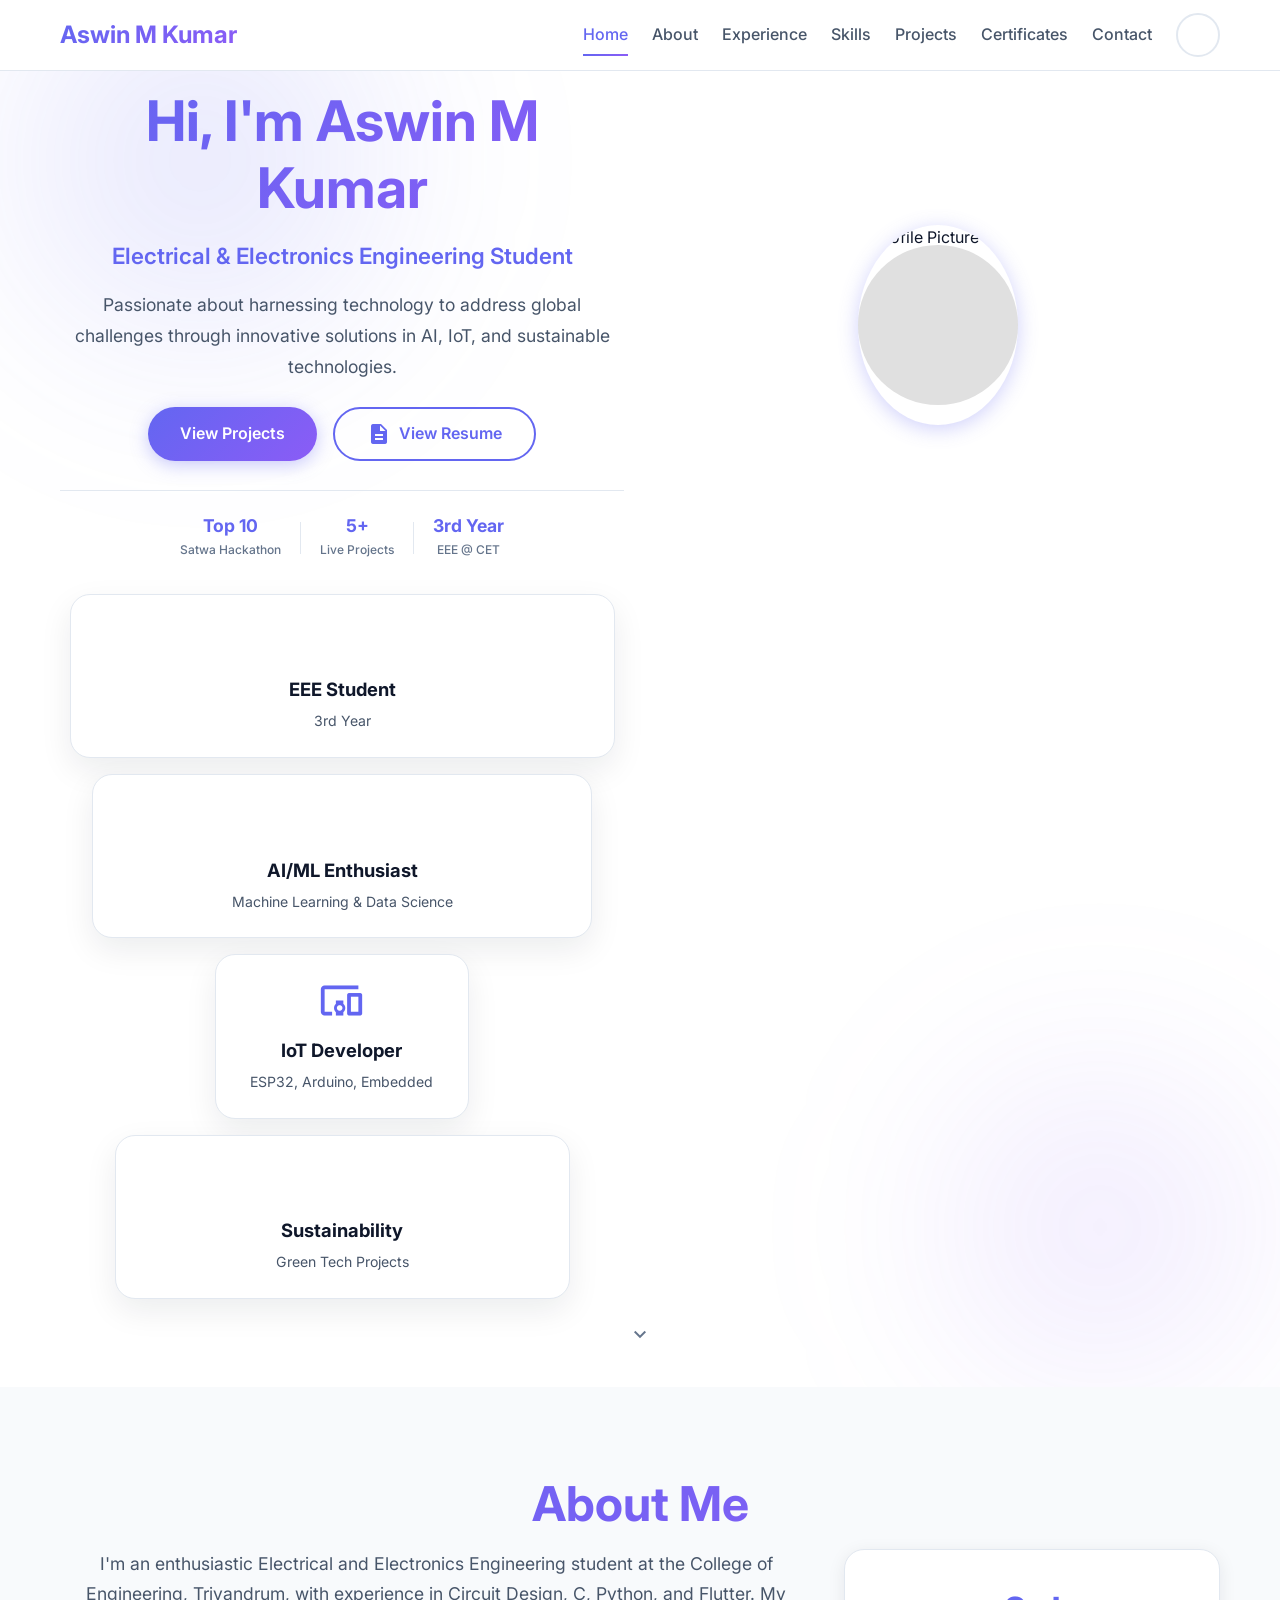
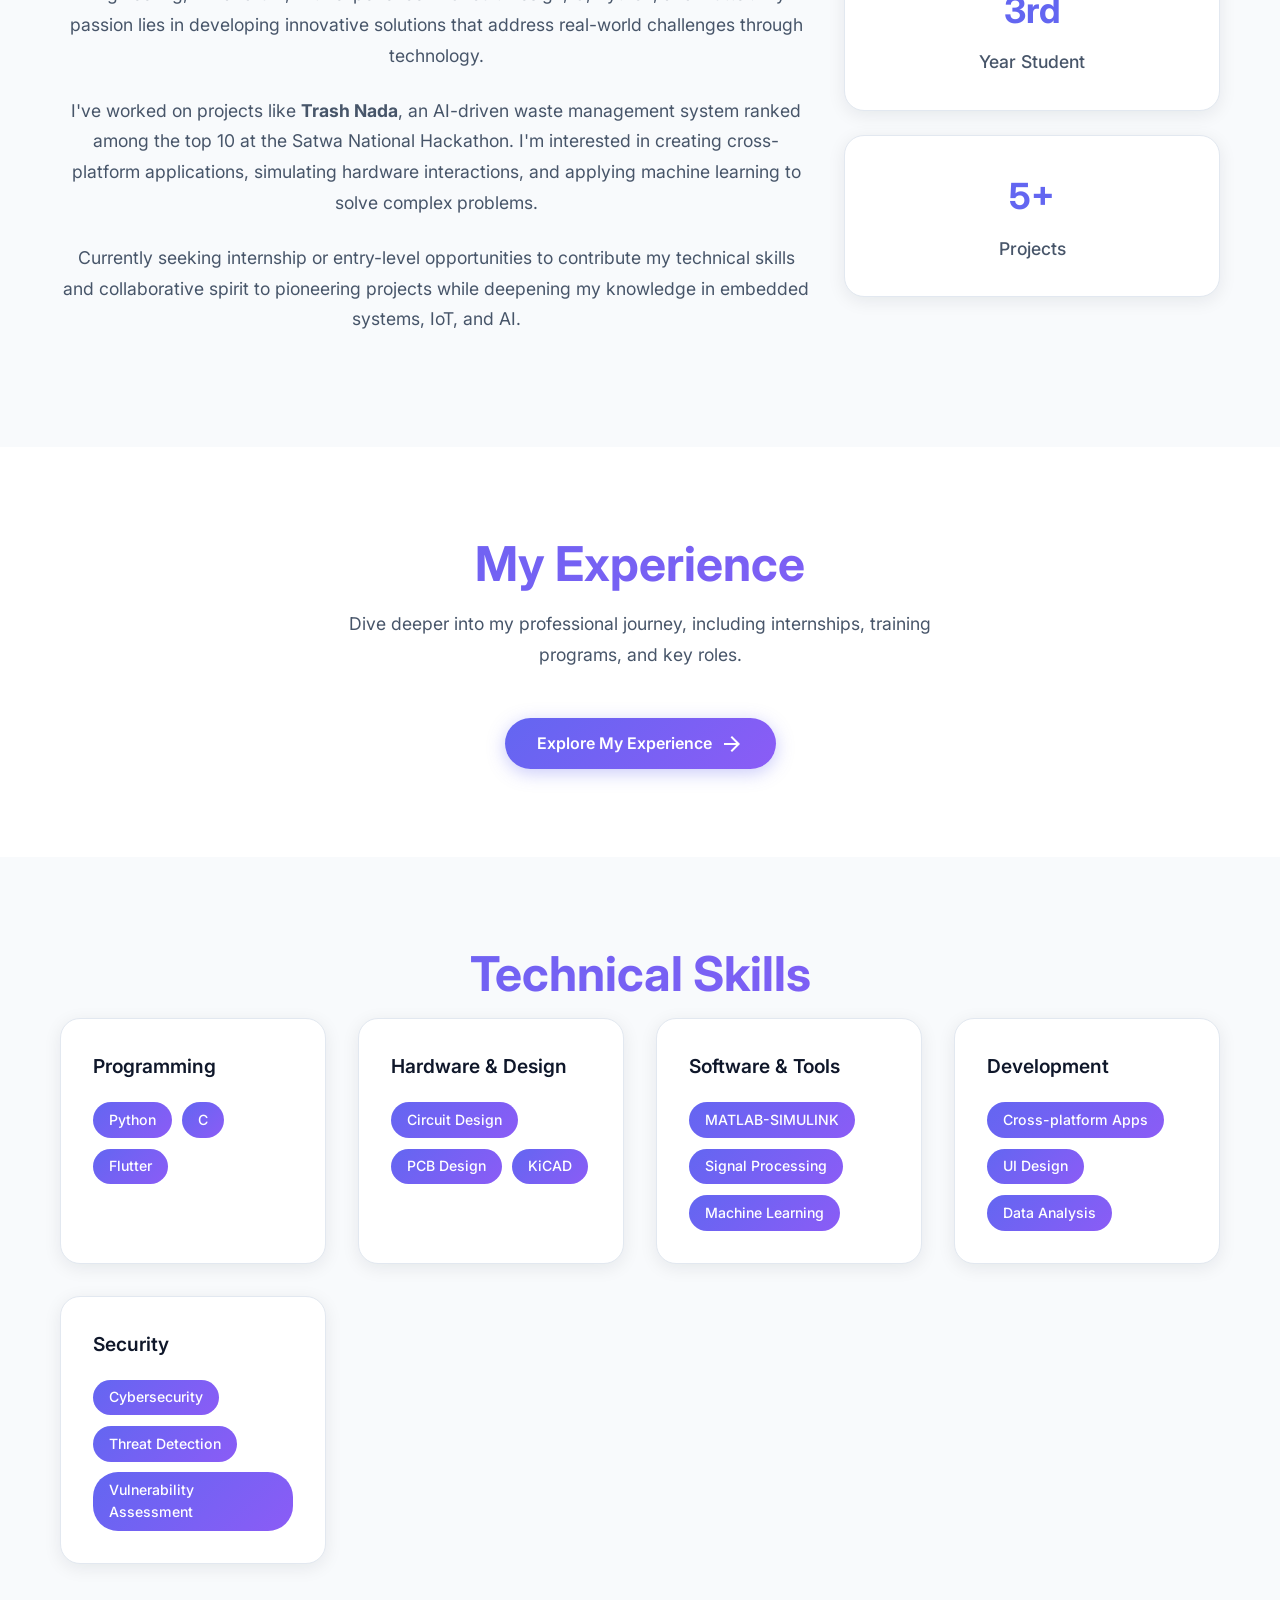
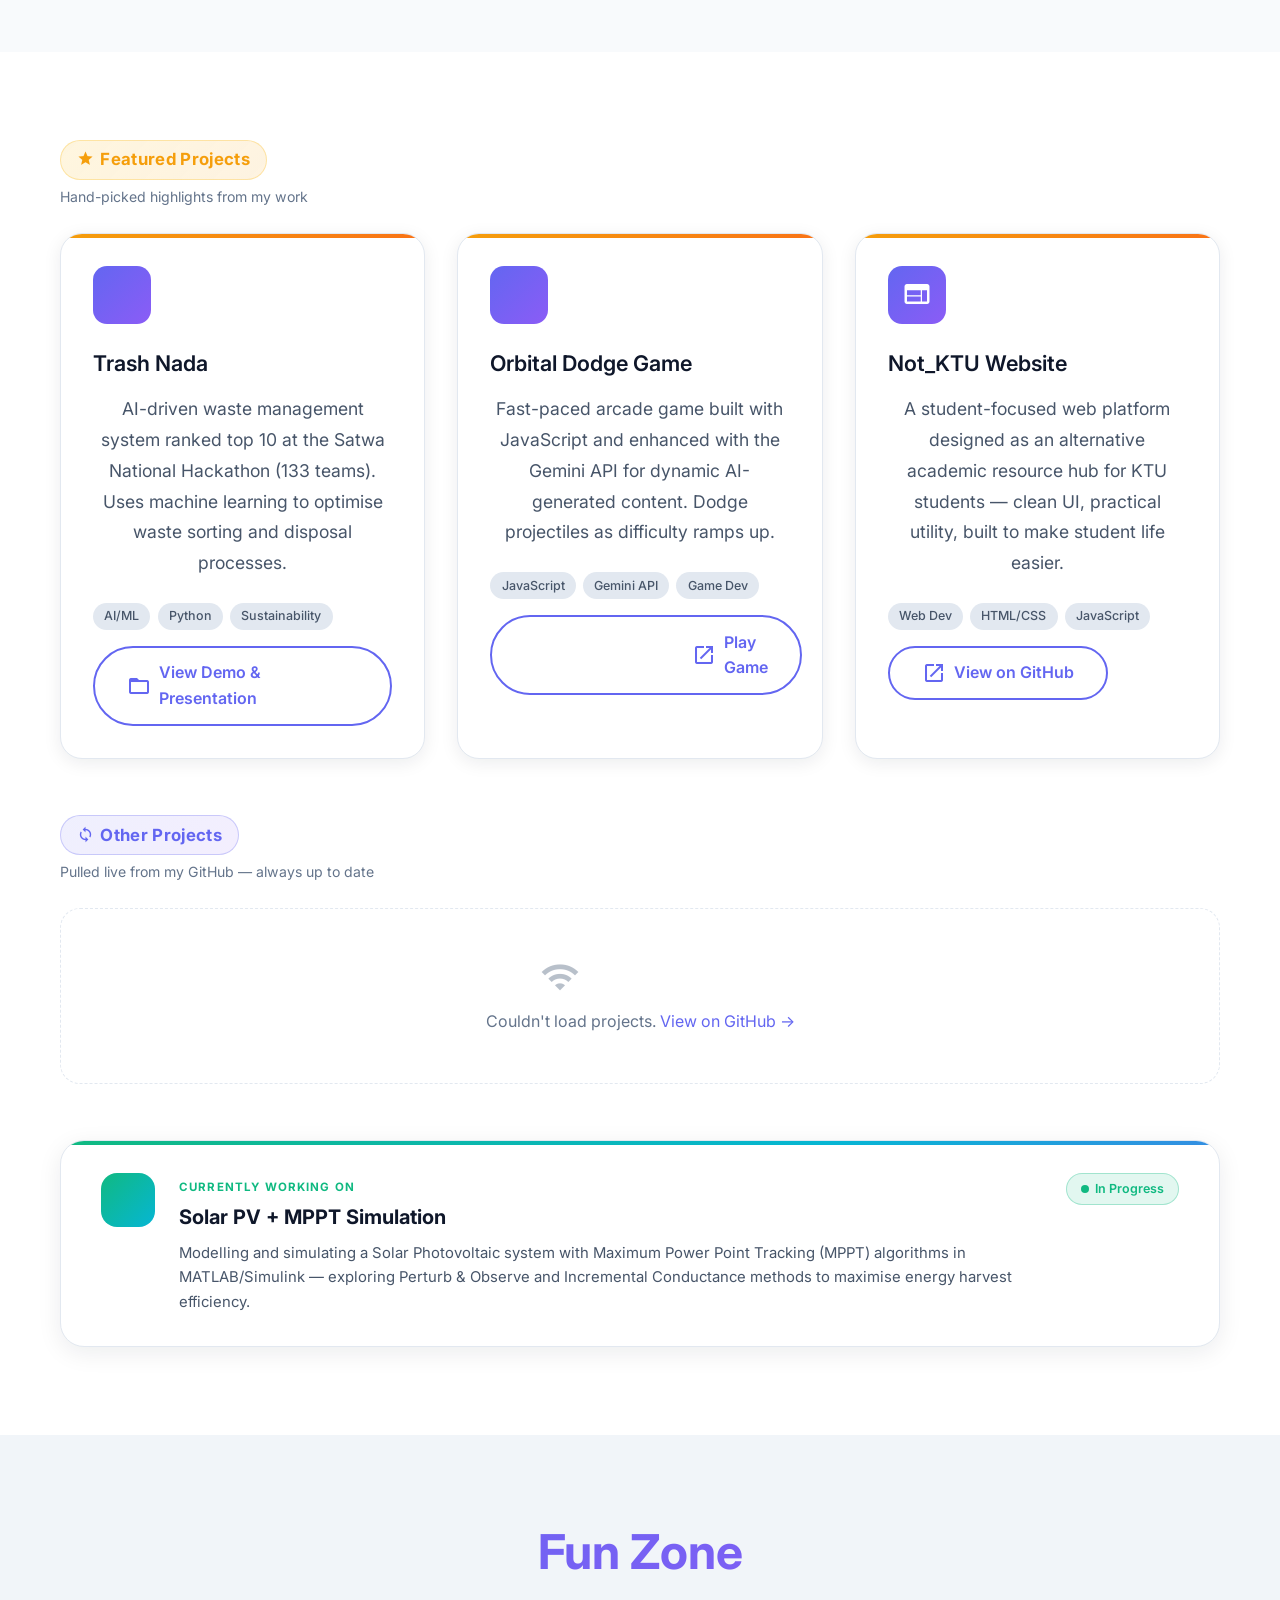
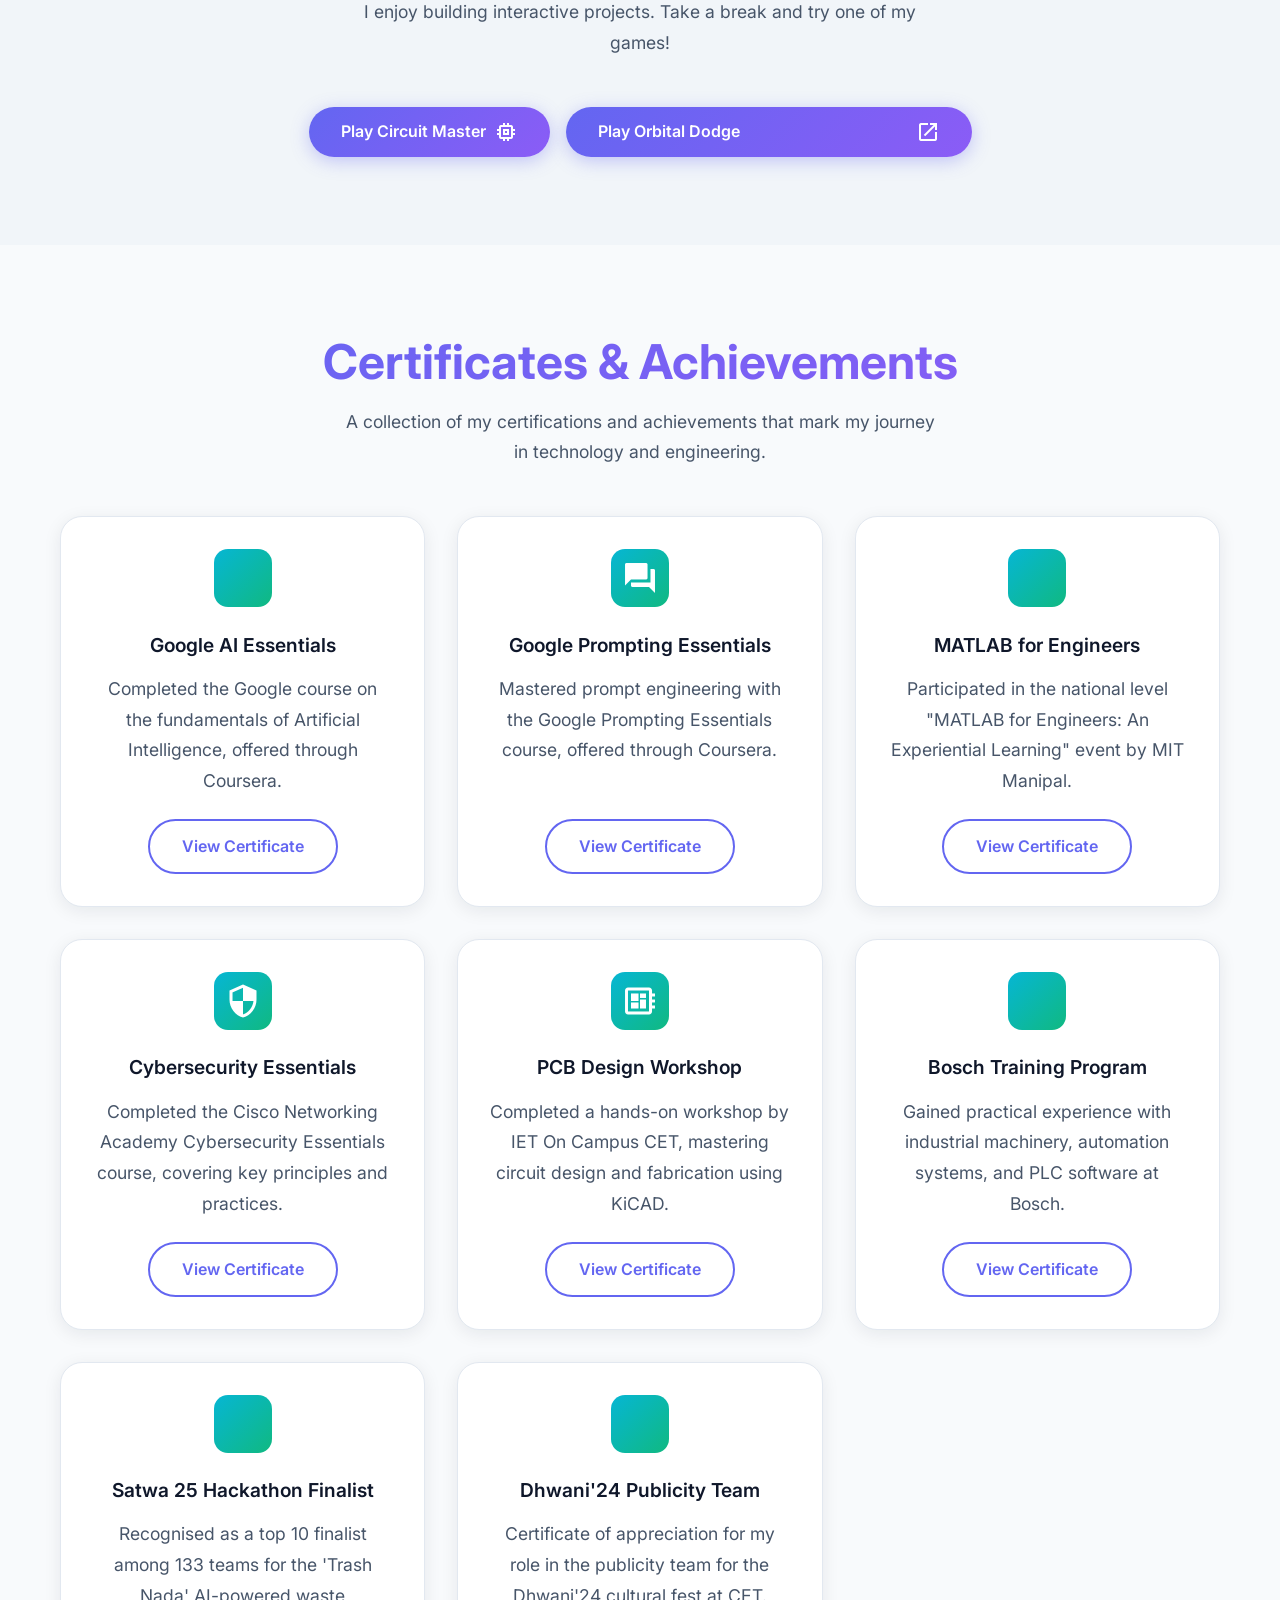
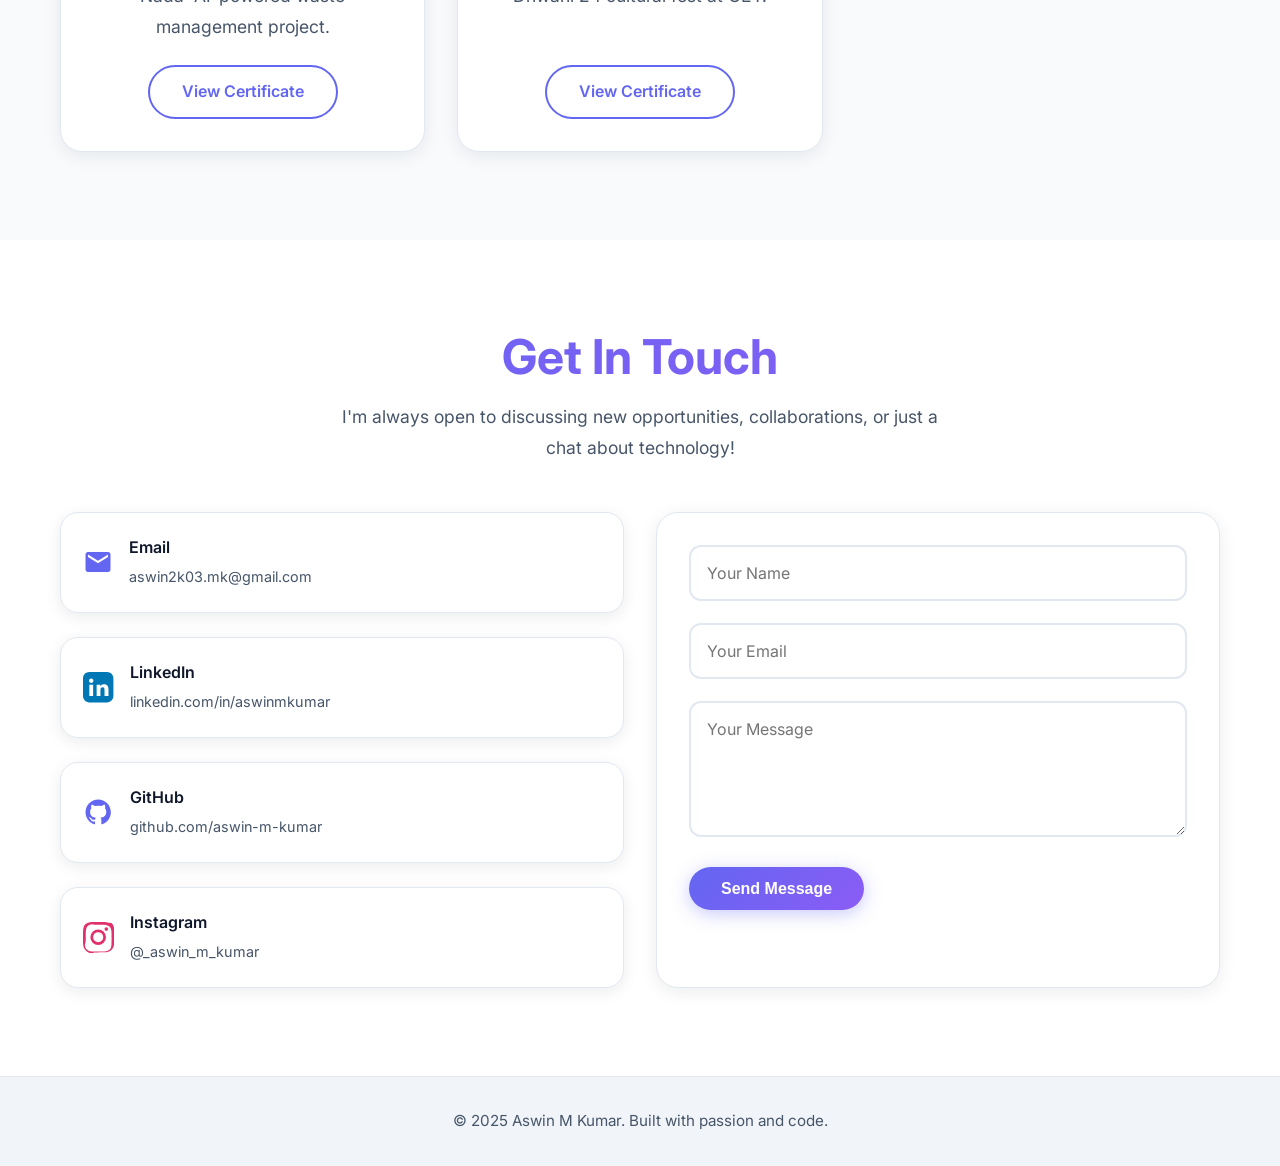
==== commit c32d40b2: "Phase 3: Changed the experience pages's ui" ====
--- a/index.html
+++ b/index.html
@@ -54,6 +54,23 @@
                 <span class="material-icons">description</span>
                 View Resume
               </a>
+            </div>
+            <!-- Social proof strip -->
+            <div class="hero-proof">
+              <div class="proof-item">
+                <span class="proof-num">Top 10</span>
+                <span class="proof-label">Satwa Hackathon</span>
+              </div>
+              <div class="proof-divider"></div>
+              <div class="proof-item">
+                <span class="proof-num">5+</span>
+                <span class="proof-label">Live Projects</span>
+              </div>
+              <div class="proof-divider"></div>
+              <div class="proof-item">
+                <span class="proof-num">3rd Year</span>
+                <span class="proof-label">EEE @ CET</span>
+              </div>
             </div>
           </div>
 
--- a/styles.css
+++ b/styles.css
@@ -631,4 +631,68 @@
   .status-dot     { animation: none !important; }
   .currently-working-banner::before { animation: none !important; }
   .skeleton       { animation: none !important; }
-}+}
+
+/* ============================================================
+   PHASE 3 ADDITIONS
+   ============================================================ */
+
+/* --- Hero: "Open to opportunities" badge --- */
+.hero-badge {
+  display: inline-flex; align-items: center; gap: 0.5rem;
+  background: rgba(16,185,129,0.1); border: 1.5px solid rgba(16,185,129,0.35);
+  color: #10b981; font-size: 0.82rem; font-weight: 600;
+  padding: 0.3rem 0.85rem; border-radius: 30px;
+  margin-bottom: 1.1rem; letter-spacing: 0.02em;
+}
+.badge-dot {
+  width: 7px; height: 7px; background: #10b981; border-radius: 50%;
+  animation: pulseDot 1.6s ease-in-out infinite;
+}
+
+/* --- Ghost (tertiary) button --- */
+.btn-ghost {
+  background: transparent; color: var(--text2);
+  border: 2px solid var(--border);
+}
+.btn-ghost:hover { border-color: var(--primary); color: var(--primary); transform: translateY(-2px); }
+
+/* --- Hero: Social proof strip --- */
+.hero-proof {
+  display: flex; align-items: center; gap: 1.2rem;
+  margin-top: 1.8rem; padding-top: 1.5rem;
+  border-top: 1px solid var(--border);
+  justify-content: center;
+}
+.proof-item { text-align: center; }
+.proof-num {
+  display: block; font-size: 1.1rem; font-weight: 700;
+  color: var(--primary); line-height: 1.2;
+}
+.proof-label { font-size: 0.75rem; color: var(--text3); font-weight: 500; }
+.proof-divider {
+  width: 1px; height: 32px; background: var(--border); flex-shrink: 0;
+}
+
+/* --- Topic filter bar --- */
+.topic-filter-bar {
+  display: flex; flex-wrap: wrap; gap: 0.5rem;
+  margin-bottom: 1.75rem;
+}
+.topic-filter-btn {
+  padding: 0.38rem 0.95rem; border-radius: 30px; border: 1.5px solid var(--border);
+  background: var(--surface); color: var(--text2); font-size: 0.82rem; font-weight: 600;
+  cursor: pointer; transition: all 0.22s; font-family: inherit;
+}
+.topic-filter-btn:hover {
+  border-color: var(--primary); color: var(--primary);
+  background: rgba(99,102,241,0.06);
+}
+.topic-filter-btn.active {
+  background: var(--grad); color: #fff; border-color: transparent;
+  box-shadow: 0 3px 12px rgba(99,102,241,0.3);
+}
+
+/* --- Filter empty message --- */
+.filter-empty { animation: cardReveal 0.35s ease forwards; }
+@keyframes cardReveal { to { opacity:1; transform:translateY(0); } }
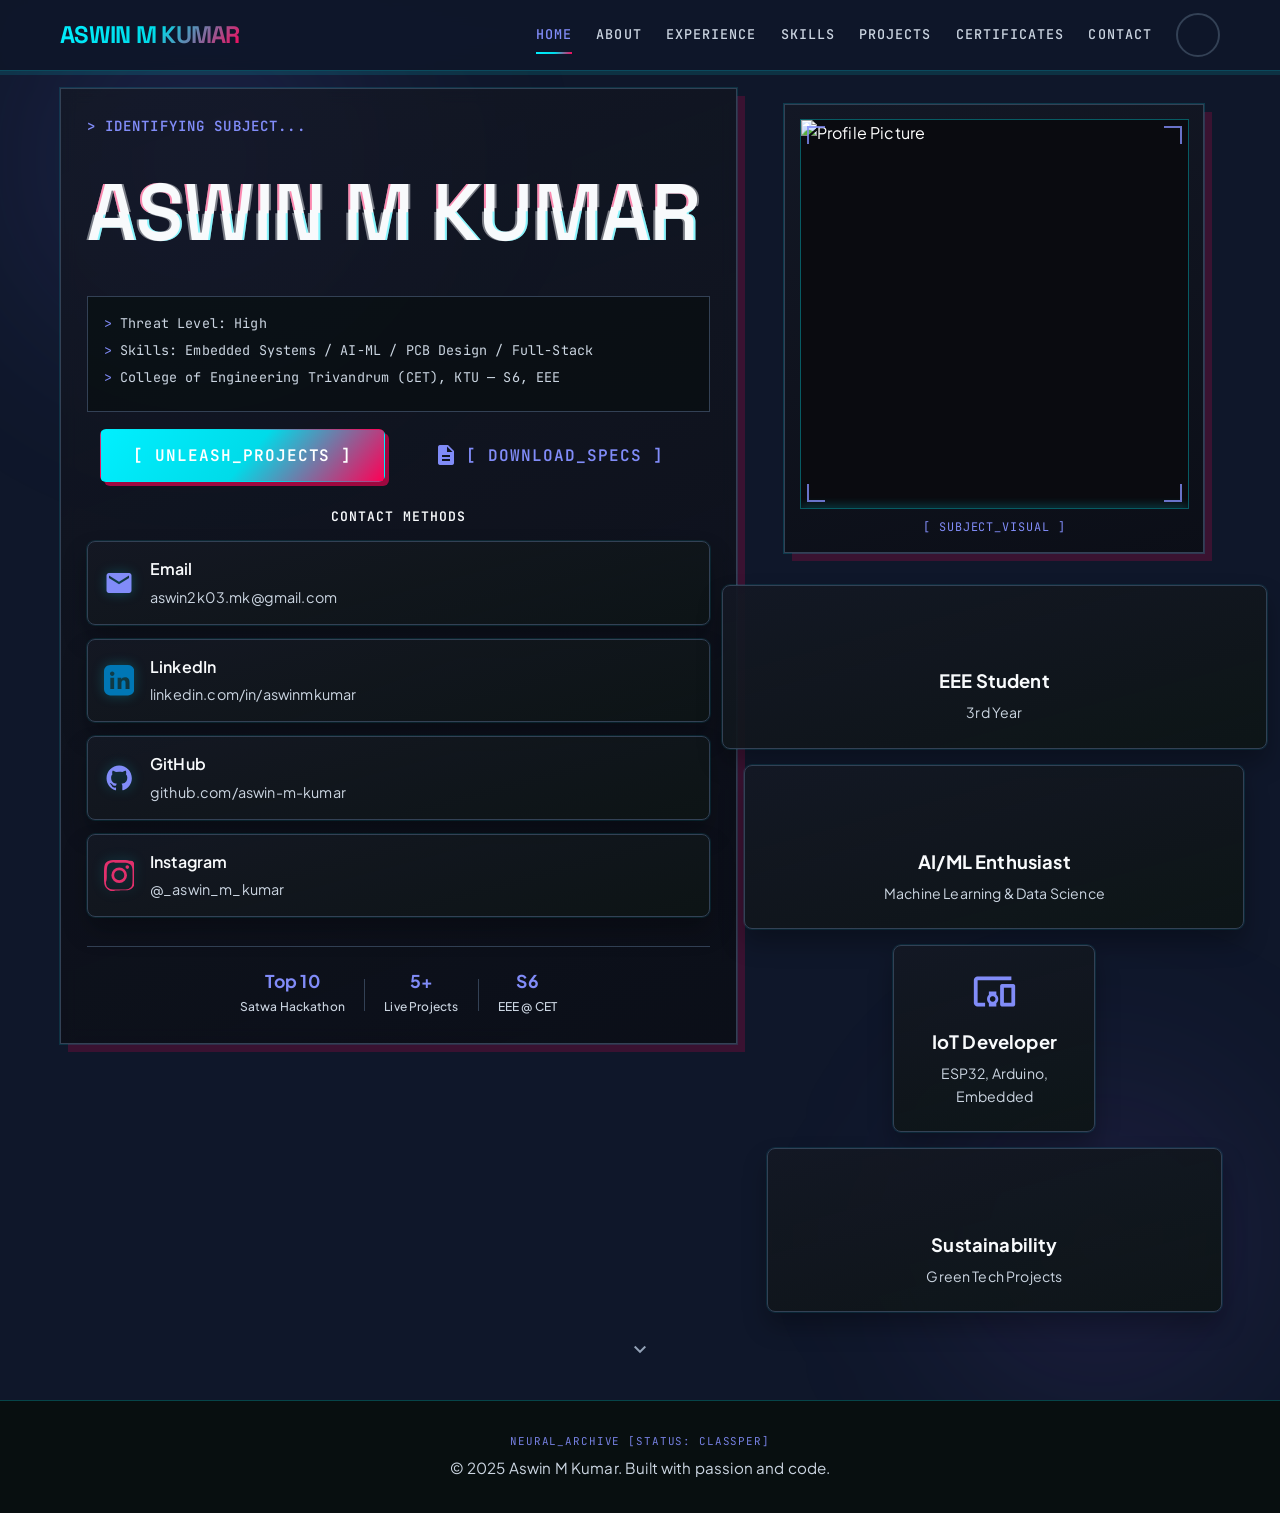
==== commit 79186698: "Update portfolio website with new pages and styling - Added new pages: about, certificates, contact," ====
--- a/index.html
+++ b/index.html
@@ -5,7 +5,7 @@
     <meta name="viewport" content="width=device-width, initial-scale=1.0" />
     <title>Aswin M Kumar - Portfolio</title>
     <link rel="stylesheet" href="styles.css" />
-    <link href="https://fonts.googleapis.com/css2?family=Inter:wght@300;400;500;600;700&display=swap" rel="stylesheet" />
+    <link href="https://fonts.googleapis.com/css2?family=Space+Grotesk:wght@500;700;800;900&family=Plus+Jakarta+Sans:wght@400;500;600&family=JetBrains+Mono:wght@500;700&display=swap" rel="stylesheet" />
     <link href="https://fonts.googleapis.com/icon?family=Material+Icons" rel="stylesheet" />
   </head>
   <body>
@@ -17,13 +17,13 @@
           <span class="logo-text">Aswin M Kumar</span>
         </div>
         <div class="nav-menu">
-          <a href="#home"         class="nav-link">Home</a>
-          <a href="#about"        class="nav-link">About</a>
+          <a href="index.html" class="nav-link">Home</a>
+          <a href="about.html" class="nav-link">About</a>
           <a href="experience.html" class="nav-link">Experience</a>
-          <a href="#skills"       class="nav-link">Skills</a>
-          <a href="#projects"     class="nav-link">Projects</a>
-          <a href="#certificates" class="nav-link">Certificates</a>
-          <a href="#contact"      class="nav-link">Contact</a>
+          <a href="skills.html" class="nav-link">Skills</a>
+          <a href="projects.html" class="nav-link">Projects</a>
+          <a href="certificates.html" class="nav-link">Certificates</a>
+          <a href="contact.html" class="nav-link">Contact</a>
           <button class="theme-toggle" id="themeToggle">
             <span class="material-icons">light_mode</span>
           </button>
@@ -41,460 +41,130 @@
 
           <!-- Text side -->
           <div class="hero-text" data-reveal="fade-up" data-delay="100">
-            <h1 class="hero-title">Hi, I'm Aswin M Kumar</h1>
-            <p class="hero-subtitle">Electrical &amp; Electronics Engineering Student</p>
-            <p class="hero-description">
-              Passionate about harnessing technology to address global challenges through
-              innovative solutions in AI, IoT, and sustainable technologies.
-            </p>
+            <p class="hero-subtitle">&gt; Identifying Subject...</p>
+            <h1 class="hero-title glitch-effect" data-text="ASWIN M KUMAR">ASWIN M KUMAR</h1>
+            <div class="hero-terminal">
+              <p><span>&gt;</span> Threat Level: High</p>
+              <p><span>&gt;</span> Skills: Embedded Systems / AI-ML / PCB Design / Full-Stack</p>
+              <p><span>&gt;</span> College of Engineering Trivandrum (CET), KTU — S6, EEE</p>
+            </div>
             <div class="hero-buttons">
-              <a href="#projects" class="btn btn-primary">View Projects</a>
+              <a href="projects.html" class="btn btn-primary">[ UNLEASH_PROJECTS ]</a>
               <a href="https://aswin-m-kumar.github.io/resume/Aswin_M_Kumar-Resume.pdf"
                  class="btn btn-secondary" target="_blank">
                 <span class="material-icons">description</span>
-                View Resume
+                [ Download_Specs ]
               </a>
             </div>
-            <!-- Social proof strip -->
-            <div class="hero-proof">
-              <div class="proof-item">
-                <span class="proof-num">Top 10</span>
-                <span class="proof-label">Satwa Hackathon</span>
-              </div>
-              <div class="proof-divider"></div>
-              <div class="proof-item">
-                <span class="proof-num">5+</span>
-                <span class="proof-label">Live Projects</span>
-              </div>
-              <div class="proof-divider"></div>
-              <div class="proof-item">
-                <span class="proof-num">3rd Year</span>
-                <span class="proof-label">EEE @ CET</span>
+            <div class="home-contact-methods" aria-label="Contact Methods">
+              <h2>Contact Methods</h2>
+              <div class="contact-info">
+                <div class="contact-item">
+                  <span class="material-icons">email</span>
+                  <div>
+                    <h4>Email</h4>
+                    <a href="mailto:aswin2k03.mk@gmail.com">aswin2k03.mk@gmail.com</a>
+                  </div>
+                </div>
+                <div class="contact-item">
+                  <svg class="icon-linkedin" viewBox="0 0 24 24" aria-hidden="true">
+                    <path d="M19 0h-14c-2.76 0-5 2.24-5 5v14c0 2.76 2.24 5 5 5h14c2.76 0 5-2.24 5-5v-14c0-2.76-2.24-5-5-5zm-11 19h-3v-9h3v9zm-1.5-10.29c-.97 0-1.75-.79-1.75-1.76s.78-1.75 1.75-1.75 1.75.78 1.75 1.75-.78 1.76-1.75 1.76zm13.5 10.29h-3v-4.5c0-1.08-.02-2.47-1.5-2.47-1.5 0-1.73 1.17-1.73 2.39v4.58h-3v-9h2.89v1.23h.04c.4-.75 1.38-1.54 2.84-1.54 3.04 0 3.6 2 3.6 4.59v4.72z"/>
+                  </svg>
+                  <div>
+                    <h4>LinkedIn</h4>
+                    <a href="https://www.linkedin.com/in/aswinmkumar" target="_blank">linkedin.com/in/aswinmkumar</a>
+                  </div>
+                </div>
+                <div class="contact-item">
+                  <svg class="icon-github" viewBox="0 0 24 24" aria-hidden="true">
+                    <path d="M12 2C6.477 2 2 6.484 2 12.021c0 4.428 2.867 8.184 6.839 9.504.5.092.682-.217.682-.483 0-.237-.009-.868-.014-1.703-2.782.605-3.369-1.342-3.369-1.342-.454-1.155-1.11-1.463-1.11-1.463-.908-.62.069-.608.069-.608 1.004.07 1.532 1.032 1.532 1.032.892 1.53 2.341 1.088 2.91.832.092-.647.35-1.088.636-1.339-2.22-.253-4.555-1.113-4.555-4.951 0-1.093.39-1.987 1.029-2.686-.103-.253-.446-1.272.098-2.65 0 0 .84-.27 2.75 1.025A9.564 9.564 0 0 1 12 6.844c.85.004 1.705.115 2.504.338 1.909-1.295 2.748-1.025 2.748-1.025.546 1.378.202 2.397.1 2.65.64.699 1.028 1.593 1.028 2.686 0 3.847-2.338 4.695-4.566 4.944.359.309.678.919.678 1.852 0 1.336-.012 2.417-.012 2.747 0 .268.18.579.688.481C19.135 20.2 22 16.447 22 12.021 22 6.484 17.523 2 12 2z"/>
+                  </svg>
+                  <div>
+                    <h4>GitHub</h4>
+                    <a href="https://github.com/aswin-m-kumar" target="_blank">github.com/aswin-m-kumar</a>
+                  </div>
+                </div>
+                <div class="contact-item">
+                  <svg class="icon-instagram" viewBox="0 0 24 24" aria-hidden="true">
+                    <path d="M12 2.2c3.2 0 3.584.012 4.85.07 1.17.056 1.97.24 2.43.41a4.92 4.92 0 0 1 1.77 1.03 4.92 4.92 0 0 1 1.03 1.77c.17.46.354 1.26.41 2.43.058 1.266.07 1.65.07 4.85s-.012 3.584-.07 4.85c-.056 1.17-.24 1.97-.41 2.43a4.92 4.92 0 0 1-1.03 1.77 4.92 4.92 0 0 1-1.77 1.03c-.46.17-1.26.354-2.43.41-1.266.058-1.65.07-4.85.07s-3.584-.012-4.85-.07c-1.17-.056-1.97-.24-2.43-.41a4.92 4.92 0 0 1-1.77-1.03 4.92 4.92 0 0 1-1.03-1.77c-.17-.46-.354-1.26-.41-2.43C2.212 15.784 2.2 15.4 2.2 12.2s.012-3.584.07-4.85c.056-1.17.24-1.97.41-2.43a4.92 4.92 0 0 1 1.03-1.77 4.92 4.92 0 0 1 1.77-1.03c.46-.17 1.26-.354 2.43-.41C8.416 2.212 8.8 2.2 12 2.2zm0-2.2C8.736 0 8.332.013 7.052.072 5.77.13 4.77.31 4.01.54a7.07 7.07 0 0 0-2.56 1.64A7.07 7.07 0 0 0 .54 4.01c-.23.76-.41 1.76-.468 3.042C.013 8.332 0 8.736 0 12c0 3.264.013 3.668.072 4.948.058 1.282.238 2.282.468 3.042a7.07 7.07 0 0 0 1.64 2.56 7.07 7.07 0 0 0 2.56 1.64c.76.23 1.76.41 3.042.468C8.332 23.987 8.736 24 12 24s3.668-.013 4.948-.072c1.282-.058 2.282-.238 3.042-.468a7.07 7.07 0 0 0 2.56-1.64 7.07 7.07 0 0 0 1.64-2.56c.23-.76.41-1.76.468-3.042.059-1.28.072-1.684.072-4.948s-.013-3.668-.072-4.948c-.058-1.282-.238-2.282-.468-3.042a7.07 7.07 0 0 0-1.64-2.56A7.07 7.07 0 0 0 19.99.54c-.76-.23-1.76-.41-3.042-.468C15.668.013 15.264 0 12 0zm0 5.838a6.162 6.162 0 1 0 0 12.324 6.162 6.162 0 0 0 0-12.324zm0 10.162a3.999 3.999 0 1 1 0-7.998 3.999 3.999 0 0 1 0 7.998zm7.844-10.406a1.44 1.44 0 1 1-2.88 0 1.44 1.44 0 0 1 2.88 0z"/>
+                  </svg>
+                  <div>
+                    <h4>Instagram</h4>
+                    <a href="https://www.instagram.com/_aswin_m_kumar" target="_blank">@_aswin_m_kumar</a>
+                  </div>
+                </div>
               </div>
             </div>
-          </div>
-
-          <!-- Profile pic -->
-          <div class="hero-image-placeholder"
-               data-reveal="zoom" data-delay="200"
-               style="width:160px;height:160px;background:#e0e0e0;border-radius:50%;
-                      display:flex;align-items:center;justify-content:center;margin:1.5rem auto;">
-            <img src="asset/pfp.png" alt="Profile Picture"
-                 style="width:200px;height:200px;border-radius:50%;object-fit:cover;box-shadow:0 4px 20px rgba(99,102,241,.3);" />
-          </div>
-
-          <!-- Floating cards -->
-          <div class="hero-visual" data-reveal="fade-up" data-delay="300">
-            <div class="floating-card">
-              <div class="card-content">
-                <span class="material-icons">engineering</span>
-                <h3>EEE Student</h3>
-                <p>3rd Year</p>
+            <!-- Profile pic inside main box -->
+            <!-- Social proof strip -->
+              <div class="hero-proof">
+                <div class="proof-item">
+                  <span class="proof-num">Top 10</span>
+                  <span class="proof-label">Satwa Hackathon</span>
+                </div>
+                <div class="proof-divider"></div>
+                <div class="proof-item">
+                  <span class="proof-num">5+</span>
+                  <span class="proof-label">Live Projects</span>
+                </div>
+                <div class="proof-divider"></div>
+                <div class="proof-item">
+                  <span class="proof-num">S6</span>
+                  <span class="proof-label">EEE @ CET</span>
+                </div>
               </div>
             </div>
-            <div class="floating-card">
-              <div class="card-content">
-                <span class="material-icons">psychology</span>
-                <h3>AI/ML Enthusiast</h3>
-                <p>Machine Learning &amp; Data Science</p>
+
+            <div class="hero-side" data-reveal="fade-up" data-delay="300">
+              <!-- Profile pic -->
+              <div class="hero-image-placeholder containment-portrait">
+                <div class="containment-photo-wrap">
+                  <img src="asset/pfp.png" alt="Profile Picture" class="containment-photo" />
+                  <span class="scan-line" aria-hidden="true"></span>
+                  <span class="corner tl" aria-hidden="true"></span>
+                  <span class="corner tr" aria-hidden="true"></span>
+                  <span class="corner bl" aria-hidden="true"></span>
+                  <span class="corner br" aria-hidden="true"></span>
+                </div>
+                <p class="containment-label">[ SUBJECT_VISUAL ]</p>
+              </div>
+
+              <!-- Floating cards -->
+              <div class="hero-visual">
+                <div class="floating-card">
+                  <div class="card-content">
+                    <span class="material-icons">engineering</span>
+                    <h3>EEE Student</h3>
+                    <p>3rd Year</p>
+                  </div>
+                </div>
+                <div class="floating-card">
+                  <div class="card-content">
+                    <span class="material-icons">psychology</span>
+                    <h3>AI/ML Enthusiast</h3>
+                    <p>Machine Learning &amp; Data Science</p>
+                  </div>
+                </div>
+                <div class="floating-card">
+                  <div class="card-content">
+                    <span class="material-icons">devices_other</span>
+                    <h3>IoT Developer</h3>
+                    <p>ESP32, Arduino, Embedded</p>
+                  </div>
+                </div>
+                <div class="floating-card">
+                  <div class="card-content">
+                    <span class="material-icons">recycling</span>
+                    <h3>Sustainability</h3>
+                    <p>Green Tech Projects</p>
+                  </div>
+                </div>
               </div>
             </div>
-            <div class="floating-card">
-              <div class="card-content">
-                <span class="material-icons">devices_other</span>
-                <h3>IoT Developer</h3>
-                <p>ESP32, Arduino, Embedded</p>
-              </div>
-            </div>
-            <div class="floating-card">
-              <div class="card-content">
-                <span class="material-icons">recycling</span>
-                <h3>Sustainability</h3>
-                <p>Green Tech Projects</p>
-              </div>
-            </div>
-          </div>
         </div>
       </div>
       <div class="scroll-indicator">
         <span class="material-icons">keyboard_arrow_down</span>
-      </div>
-    </section>
-
-    <!-- ═══════════════ ABOUT ═══════════════ -->
-    <section id="about" class="about">
-      <div class="container">
-        <h2 class="section-title" data-reveal="fade-up">About Me</h2>
-        <div class="about-content">
-          <div class="about-text" data-reveal="fade-left" data-delay="100">
-            <p>
-              I'm an enthusiastic Electrical and Electronics Engineering student at the College of
-              Engineering, Trivandrum, with experience in Circuit Design, C, Python, and Flutter. My
-              passion lies in developing innovative solutions that address real-world challenges
-              through technology.
-            </p>
-            <p>
-              I've worked on projects like <strong>Trash Nada</strong>, an AI-driven waste management
-              system ranked among the top 10 at the Satwa National Hackathon. I'm interested in
-              creating cross-platform applications, simulating hardware interactions, and applying
-              machine learning to solve complex problems.
-            </p>
-            <p>
-              Currently seeking internship or entry-level opportunities to contribute my technical
-              skills and collaborative spirit to pioneering projects while deepening my knowledge in
-              embedded systems, IoT, and AI.
-            </p>
-          </div>
-          <div class="about-stats" data-reveal="fade-right" data-delay="200">
-            <div class="stat-card">
-              <h3>3rd</h3>
-              <p>Year Student</p>
-            </div>
-            <div class="stat-card">
-              <h3>5+</h3>
-              <p>Projects</p>
-            </div>
-          </div>
-        </div>
-      </div>
-    </section>
-
-    <!-- ═══════════════ EXPERIENCE LINK ═══════════════ -->
-    <section class="experience-link-section">
-      <div class="container">
-        <h2 class="section-title" data-reveal="fade-up">My Experience</h2>
-        <p class="section-description" data-reveal="fade-up" data-delay="80">
-          Dive deeper into my professional journey, including internships, training programs, and key roles.
-        </p>
-        <div style="text-align:center;" data-reveal="zoom" data-delay="160">
-          <a href="experience.html" class="btn btn-primary">
-            Explore My Experience
-            <span class="material-icons">arrow_forward</span>
-          </a>
-        </div>
-      </div>
-    </section>
-
-    <!-- ═══════════════ SKILLS ═══════════════ -->
-    <section id="skills" class="skills">
-      <div class="container">
-        <h2 class="section-title" data-reveal="fade-up">Technical Skills</h2>
-        <div class="skills-grid">
-
-          <div class="skill-category" data-reveal="fade-up" data-delay="0">
-            <h3>Programming</h3>
-            <div class="skill-items">
-              <span class="skill-tag">Python</span>
-              <span class="skill-tag">C</span>
-              <span class="skill-tag">Flutter</span>
-            </div>
-          </div>
-
-          <div class="skill-category" data-reveal="fade-up" data-delay="80">
-            <h3>Hardware &amp; Design</h3>
-            <div class="skill-items">
-              <span class="skill-tag">Circuit Design</span>
-              <span class="skill-tag">PCB Design</span>
-              <span class="skill-tag">KiCAD</span>
-            </div>
-          </div>
-
-          <div class="skill-category" data-reveal="fade-up" data-delay="160">
-            <h3>Software &amp; Tools</h3>
-            <div class="skill-items">
-              <span class="skill-tag">MATLAB-SIMULINK</span>
-              <span class="skill-tag">Signal Processing</span>
-              <span class="skill-tag">Machine Learning</span>
-            </div>
-          </div>
-
-          <div class="skill-category" data-reveal="fade-up" data-delay="240">
-            <h3>Development</h3>
-            <div class="skill-items">
-              <span class="skill-tag">Cross-platform Apps</span>
-              <span class="skill-tag">UI Design</span>
-              <span class="skill-tag">Data Analysis</span>
-            </div>
-          </div>
-
-          <div class="skill-category" data-reveal="fade-up" data-delay="320">
-            <h3>Security</h3>
-            <div class="skill-items">
-              <span class="skill-tag">Cybersecurity</span>
-              <span class="skill-tag">Threat Detection</span>
-              <span class="skill-tag">Vulnerability Assessment</span>
-            </div>
-          </div>
-
-        </div>
-      </div>
-    </section>
-
-    <!-- ═══════════════ PROJECTS ═══════════════ -->
-    <section id="projects" class="projects">
-      <div class="container">
-
-        <!-- ⭐ Featured -->
-        <div class="projects-sub-header" data-reveal="fade-up">
-          <span class="projects-sub-label featured-label">
-            <span class="material-icons">star</span> Featured Projects
-          </span>
-          <p class="projects-sub-desc">Hand-picked highlights from my work</p>
-        </div>
-        <div class="projects-grid featured-grid">
-
-          <div class="project-card featured-card" data-reveal="fade-up" data-delay="0">
-            <div class="project-icon">
-              <span class="material-icons">recycling</span>
-            </div>
-            <h3>Trash Nada</h3>
-            <p>
-              AI-driven waste management system ranked top 10 at the Satwa National Hackathon (133
-              teams). Uses machine learning to optimise waste sorting and disposal processes.
-            </p>
-            <div class="project-tags">
-              <span class="tag">AI/ML</span>
-              <span class="tag">Python</span>
-              <span class="tag">Sustainability</span>
-            </div>
-            <div style="margin-top:1rem">
-              <a href="https://drive.google.com/drive/folders/19JhuGT66JVEsUgpoyN4sNFAIDtkcsEpi?usp=drive_link"
-                 class="btn btn-secondary" target="_blank" rel="noopener">
-                <span class="material-icons">folder_open</span>
-                View Demo &amp; Presentation
-              </a>
-            </div>
-          </div>
-
-          <div class="project-card featured-card" data-reveal="fade-up" data-delay="100">
-            <div class="project-icon">
-              <span class="material-icons">sports_esports</span>
-            </div>
-            <h3>Orbital Dodge Game</h3>
-            <p>
-              Fast-paced arcade game built with JavaScript and enhanced with the Gemini API for
-              dynamic AI-generated content. Dodge projectiles as difficulty ramps up.
-            </p>
-            <div class="project-tags">
-              <span class="tag">JavaScript</span>
-              <span class="tag">Gemini API</span>
-              <span class="tag">Game Dev</span>
-            </div>
-            <div style="margin-top:1rem">
-              <a href="orbital-dodge.html" class="btn btn-secondary" target="_blank" rel="noopener">
-                <span class="material-icons">rocket_launch</span>
-                Play Game
-              </a>
-            </div>
-          </div>
-
-          <div class="project-card featured-card" data-reveal="fade-up" data-delay="200">
-            <div class="project-icon">
-              <span class="material-icons">web</span>
-            </div>
-            <h3>Not_KTU Website</h3>
-            <p>
-              A student-focused web platform designed as an alternative academic resource hub for KTU
-              students — clean UI, practical utility, built to make student life easier.
-            </p>
-            <div class="project-tags">
-              <span class="tag">Web Dev</span>
-              <span class="tag">HTML/CSS</span>
-              <span class="tag">JavaScript</span>
-            </div>
-            <div style="margin-top:1rem">
-              <a href="https://github.com/aswin-m-kumar" class="btn btn-secondary" target="_blank" rel="noopener">
-                <span class="material-icons">open_in_new</span>
-                View on GitHub
-              </a>
-            </div>
-          </div>
-
-        </div>
-
-        <!-- 🔄 Auto GitHub -->
-        <div class="projects-sub-header" style="margin-top:3.5rem" data-reveal="fade-up">
-          <span class="projects-sub-label auto-label">
-            <span class="material-icons">sync</span> Other Projects
-          </span>
-          <p class="projects-sub-desc">Pulled live from my GitHub — always up to date</p>
-        </div>
-        <div class="projects-grid" id="auto-projects-container"></div>
-
-        <!-- 🚀 Currently Working On -->
-        <div class="currently-working-banner" data-reveal="fade-up" data-delay="120">
-          <div class="cwb-icon">
-            <span class="material-icons">construction</span>
-          </div>
-          <div class="cwb-text">
-            <span class="cwb-label">Currently Working On</span>
-            <h3 class="cwb-title">Solar PV + MPPT Simulation</h3>
-            <p class="cwb-desc">
-              Modelling and simulating a Solar Photovoltaic system with Maximum Power Point Tracking
-              (MPPT) algorithms in MATLAB/Simulink — exploring Perturb &amp; Observe and Incremental
-              Conductance methods to maximise energy harvest efficiency.
-            </p>
-          </div>
-          <div class="cwb-status">
-            <span class="status-dot"></span>
-            In Progress
-          </div>
-        </div>
-
-      </div>
-    </section>
-
-    <!-- ═══════════════ FUN ZONE ═══════════════ -->
-    <section id="fun-zone" class="fun-zone-section">
-      <div class="container">
-        <h2 class="section-title" data-reveal="fade-up">Fun Zone</h2>
-        <p class="section-description" data-reveal="fade-up" data-delay="80">
-          I enjoy building interactive projects. Take a break and try one of my games!
-        </p>
-        <div style="display:flex;justify-content:center;gap:1rem;flex-wrap:wrap;"
-             data-reveal="zoom" data-delay="160">
-          <a href="game.html" class="btn btn-primary">
-            Play Circuit Master <span class="material-icons">memory</span>
-          </a>
-          <a href="orbital-dodge.html" class="btn btn-primary">
-            Play Orbital Dodge <span class="material-icons">rocket_launch</span>
-          </a>
-        </div>
-      </div>
-    </section>
-
-    <!-- ═══════════════ CERTIFICATES ═══════════════ -->
-    <section id="certificates" class="certificates">
-      <div class="container">
-        <h2 class="section-title" data-reveal="fade-up">Certificates &amp; Achievements</h2>
-        <p class="section-description" data-reveal="fade-up" data-delay="60">
-          A collection of my certifications and achievements that mark my journey in technology and engineering.
-        </p>
-        <div class="certificates-grid">
-
-          <div class="certificate-card" data-reveal="fade-up" data-delay="0">
-            <div class="certificate-icon"><span class="material-icons">psychology</span></div>
-            <h3>Google AI Essentials</h3>
-            <p>Completed the Google course on the fundamentals of Artificial Intelligence, offered through Coursera.</p>
-            <a href="https://drive.google.com/file/d/1XH95VlZGtW1qX0WMPSmo5Y0-3Vsj2h27/view?usp=drive_link" class="btn btn-secondary" target="_blank">View Certificate</a>
-          </div>
-
-          <div class="certificate-card" data-reveal="fade-up" data-delay="60">
-            <div class="certificate-icon"><span class="material-icons">question_answer</span></div>
-            <h3>Google Prompting Essentials</h3>
-            <p>Mastered prompt engineering with the Google Prompting Essentials course, offered through Coursera.</p>
-            <a href="https://drive.google.com/file/d/16WuhLHdLPpUwr1I1Mi47130o_cGQ4kNP/view?usp=drive_link" class="btn btn-secondary" target="_blank">View Certificate</a>
-          </div>
-
-          <div class="certificate-card" data-reveal="fade-up" data-delay="120">
-            <div class="certificate-icon"><span class="material-icons">calculate</span></div>
-            <h3>MATLAB for Engineers</h3>
-            <p>Participated in the national level "MATLAB for Engineers: An Experiential Learning" event by MIT Manipal.</p>
-            <a href="https://drive.google.com/file/d/1ztU2xbAyzHbWd4mhXxM7CAk3t293SV9z/view?usp=drive_link" class="btn btn-secondary" target="_blank">View Certificate</a>
-          </div>
-
-          <div class="certificate-card" data-reveal="fade-up" data-delay="180">
-            <div class="certificate-icon"><span class="material-icons">security</span></div>
-            <h3>Cybersecurity Essentials</h3>
-            <p>Completed the Cisco Networking Academy Cybersecurity Essentials course, covering key principles and practices.</p>
-            <a href="https://drive.google.com/file/d/125bHtkCZBUZTWanrzqMYLQXvw6aS4gw6/view?usp=drive_link" class="btn btn-secondary" target="_blank">View Certificate</a>
-          </div>
-
-          <div class="certificate-card" data-reveal="fade-up" data-delay="240">
-            <div class="certificate-icon"><span class="material-icons">developer_board</span></div>
-            <h3>PCB Design Workshop</h3>
-            <p>Completed a hands-on workshop by IET On Campus CET, mastering circuit design and fabrication using KiCAD.</p>
-            <a href="https://drive.google.com/file/d/1oR-cLRyv_pK3otTyAIQInyUAUkdChHQB/view?usp=drive_link" class="btn btn-secondary" target="_blank">View Certificate</a>
-          </div>
-
-          <div class="certificate-card" data-reveal="fade-up" data-delay="300">
-            <div class="certificate-icon"><span class="material-icons">precision_manufacturing</span></div>
-            <h3>Bosch Training Program</h3>
-            <p>Gained practical experience with industrial machinery, automation systems, and PLC software at Bosch.</p>
-            <a href="https://drive.google.com/file/d/1z7a3pIMueiNxvtiMIBLRiytNWSpuqDDq/view?usp=drive_link" class="btn btn-secondary" target="_blank">View Certificate</a>
-          </div>
-
-          <div class="certificate-card" data-reveal="fade-up" data-delay="360">
-            <div class="certificate-icon"><span class="material-icons">emoji_events</span></div>
-            <h3>Satwa 25 Hackathon Finalist</h3>
-            <p>Recognised as a top 10 finalist among 133 teams for the 'Trash Nada' AI-powered waste management project.</p>
-            <a href="https://drive.google.com/file/d/1n-8w0P4w0P-UY53uvlQMBI14dpOIlngn/view?usp=drive_link" class="btn btn-secondary" target="_blank">View Certificate</a>
-          </div>
-
-          <div class="certificate-card" data-reveal="fade-up" data-delay="420">
-            <div class="certificate-icon"><span class="material-icons">campaign</span></div>
-            <h3>Dhwani'24 Publicity Team</h3>
-            <p>Certificate of appreciation for my role in the publicity team for the Dhwani'24 cultural fest at CET.</p>
-            <a href="https://drive.google.com/file/d/1z5o518PY9bGLXzXfYCwvAGJASZHowvxk/view?usp=drive_link" class="btn btn-secondary" target="_blank">View Certificate</a>
-          </div>
-
-        </div>
-      </div>
-    </section>
-
-    <!-- ═══════════════ CONTACT ═══════════════ -->
-    <section id="contact" class="contact">
-      <div class="container">
-        <h2 class="section-title" data-reveal="fade-up">Get In Touch</h2>
-        <p class="section-description" data-reveal="fade-up" data-delay="60">
-          I'm always open to discussing new opportunities, collaborations, or just a chat about technology!
-        </p>
-        <div class="contact-grid">
-
-          <div class="contact-info" data-reveal="fade-left" data-delay="100">
-            <div class="contact-item">
-              <span class="material-icons">email</span>
-              <div>
-                <h4>Email</h4>
-                <a href="mailto:aswin2k03.mk@gmail.com">aswin2k03.mk@gmail.com</a>
-              </div>
-            </div>
-            <div class="contact-item">
-              <svg class="icon-linkedin" viewBox="0 0 24 24" aria-hidden="true">
-                <path d="M19 0h-14c-2.76 0-5 2.24-5 5v14c0 2.76 2.24 5 5 5h14c2.76 0 5-2.24 5-5v-14c0-2.76-2.24-5-5-5zm-11 19h-3v-9h3v9zm-1.5-10.29c-.97 0-1.75-.79-1.75-1.76s.78-1.75 1.75-1.75 1.75.78 1.75 1.75-.78 1.76-1.75 1.76zm13.5 10.29h-3v-4.5c0-1.08-.02-2.47-1.5-2.47-1.5 0-1.73 1.17-1.73 2.39v4.58h-3v-9h2.89v1.23h.04c.4-.75 1.38-1.54 2.84-1.54 3.04 0 3.6 2 3.6 4.59v4.72z"/>
-              </svg>
-              <div>
-                <h4>LinkedIn</h4>
-                <a href="https://www.linkedin.com/in/aswinmkumar" target="_blank">linkedin.com/in/aswinmkumar</a>
-              </div>
-            </div>
-            <div class="contact-item">
-              <svg class="icon-github" viewBox="0 0 24 24" aria-hidden="true">
-                <path d="M12 2C6.477 2 2 6.484 2 12.021c0 4.428 2.867 8.184 6.839 9.504.5.092.682-.217.682-.483 0-.237-.009-.868-.014-1.703-2.782.605-3.369-1.342-3.369-1.342-.454-1.155-1.11-1.463-1.11-1.463-.908-.62.069-.608.069-.608 1.004.07 1.532 1.032 1.532 1.032.892 1.53 2.341 1.088 2.91.832.092-.647.35-1.088.636-1.339-2.22-.253-4.555-1.113-4.555-4.951 0-1.093.39-1.987 1.029-2.686-.103-.253-.446-1.272.098-2.65 0 0 .84-.27 2.75 1.025A9.564 9.564 0 0 1 12 6.844c.85.004 1.705.115 2.504.338 1.909-1.295 2.748-1.025 2.748-1.025.546 1.378.202 2.397.1 2.65.64.699 1.028 1.593 1.028 2.686 0 3.847-2.338 4.695-4.566 4.944.359.309.678.919.678 1.852 0 1.336-.012 2.417-.012 2.747 0 .268.18.579.688.481C19.135 20.2 22 16.447 22 12.021 22 6.484 17.523 2 12 2z"/>
-              </svg>
-              <div>
-                <h4>GitHub</h4>
-                <a href="https://github.com/aswin-m-kumar" target="_blank">github.com/aswin-m-kumar</a>
-              </div>
-            </div>
-            <div class="contact-item">
-              <svg class="icon-instagram" viewBox="0 0 24 24" aria-hidden="true">
-                <path d="M12 2.2c3.2 0 3.584.012 4.85.07 1.17.056 1.97.24 2.43.41a4.92 4.92 0 0 1 1.77 1.03 4.92 4.92 0 0 1 1.03 1.77c.17.46.354 1.26.41 2.43.058 1.266.07 1.65.07 4.85s-.012 3.584-.07 4.85c-.056 1.17-.24 1.97-.41 2.43a4.92 4.92 0 0 1-1.03 1.77 4.92 4.92 0 0 1-1.77 1.03c-.46.17-1.26.354-2.43.41-1.266.058-1.65.07-4.85.07s-3.584-.012-4.85-.07c-1.17-.056-1.97-.24-2.43-.41a4.92 4.92 0 0 1-1.77-1.03 4.92 4.92 0 0 1-1.03-1.77c-.17-.46-.354-1.26-.41-2.43C2.212 15.784 2.2 15.4 2.2 12.2s.012-3.584.07-4.85c.056-1.17.24-1.97.41-2.43a4.92 4.92 0 0 1 1.03-1.77 4.92 4.92 0 0 1 1.77-1.03c.46-.17 1.26-.354 2.43-.41C8.416 2.212 8.8 2.2 12 2.2zm0-2.2C8.736 0 8.332.013 7.052.072 5.77.13 4.77.31 4.01.54a7.07 7.07 0 0 0-2.56 1.64A7.07 7.07 0 0 0 .54 4.01c-.23.76-.41 1.76-.468 3.042C.013 8.332 0 8.736 0 12c0 3.264.013 3.668.072 4.948.058 1.282.238 2.282.468 3.042a7.07 7.07 0 0 0 1.64 2.56 7.07 7.07 0 0 0 2.56 1.64c.76.23 1.76.41 3.042.468C8.332 23.987 8.736 24 12 24s3.668-.013 4.948-.072c1.282-.058 2.282-.238 3.042-.468a7.07 7.07 0 0 0 2.56-1.64 7.07 7.07 0 0 0 1.64-2.56c.23-.76.41-1.76.468-3.042.059-1.28.072-1.684.072-4.948s-.013-3.668-.072-4.948c-.058-1.282-.238-2.282-.468-3.042a7.07 7.07 0 0 0-1.64-2.56A7.07 7.07 0 0 0 19.99.54c-.76-.23-1.76-.41-3.042-.468C15.668.013 15.264 0 12 0zm0 5.838a6.162 6.162 0 1 0 0 12.324 6.162 6.162 0 0 0 0-12.324zm0 10.162a3.999 3.999 0 1 1 0-7.998 3.999 3.999 0 0 1 0 7.998zm7.844-10.406a1.44 1.44 0 1 1-2.88 0 1.44 1.44 0 0 1 2.88 0z"/>
-              </svg>
-              <div>
-                <h4>Instagram</h4>
-                <a href="https://www.instagram.com/_aswin_m_kumar" target="_blank">@_aswin_m_kumar</a>
-              </div>
-            </div>
-          </div>
-
-          <div class="contact-form" data-reveal="fade-right" data-delay="100">
-            <form id="contactForm" action="https://formspree.io/f/mvgqbrko" method="POST">
-              <div class="form-group">
-                <input type="text" id="contactName" name="name" placeholder="Your Name" required />
-              </div>
-              <div class="form-group">
-                <input type="email" id="contactEmail" name="email" placeholder="Your Email" required />
-              </div>
-              <div class="form-group">
-                <textarea id="contactMessage" name="message" placeholder="Your Message" rows="5" required></textarea>
-              </div>
-              <button type="submit" id="contactSubmitBtn" class="btn btn-primary">Send Message</button>
-              <div id="form-response" class="form-response"></div>
-            </form>
-          </div>
-
-        </div>
       </div>
     </section>
 
--- a/styles.css
+++ b/styles.css
@@ -183,7 +183,22 @@
 
 .hero-container { position: relative; z-index: 1; }
 .hero-content {
-  display: grid; grid-template-columns: 1fr 1fr; gap: 2rem; align-items: center;
+  display: grid; grid-template-columns: minmax(0, 1.2fr) minmax(340px, 0.8fr); gap: 2rem; align-items: start;
+}
+
+.hero-side {
+  display: flex;
+  flex-direction: column;
+  align-items: center;
+  gap: 1rem;
+  width: 100%;
+}
+
+.hero-side .hero-image-placeholder,
+.hero-side .hero-visual {
+  width: 100%;
+  max-width: 420px;
+}
 }
 
 .hero-title {
@@ -214,6 +229,29 @@
 
 .hero-buttons { display: flex; gap: 1rem; flex-wrap: wrap; justify-content: center; }
 
+.home-contact-methods {
+  margin-top: 1.5rem;
+}
+.home-contact-methods h2 {
+  font-size: 1.05rem;
+  font-weight: 600;
+  color: var(--text);
+  margin-bottom: 0.9rem;
+  text-align: center;
+}
+.home-contact-methods .contact-info {
+  gap: 0.85rem;
+}
+.home-contact-methods .contact-item {
+  padding: 0.9rem 1rem;
+}
+.home-contact-methods .contact-item h4 {
+  margin-bottom: 0.12rem;
+}
+.home-contact-methods .contact-item a {
+  word-break: break-word;
+}
+
 /* Buttons */
 .btn {
   padding: 0.78rem 2rem; border-radius: 50px; text-decoration: none; font-weight: 600;
@@ -238,14 +276,14 @@
 
 /* Floating cards */
 .hero-visual {
-  display: flex; justify-content: center; align-items: center; flex-wrap: wrap; gap: 1rem;
+  display: flex; justify-content: center; align-items: stretch; flex-wrap: wrap; gap: 1rem;
 }
 .floating-card {
   background: var(--surface); border-radius: 20px;
   padding: 1.5rem; border: 1px solid var(--border);
   box-shadow: 0 12px 32px var(--shadow);
   animation: floatCard 6s ease-in-out infinite;
-  flex-basis: 45%;
+  flex-basis: calc(50% - 0.5rem);
   transition: box-shadow 0.3s;
 }
 .floating-card:nth-child(2) { animation-delay: -1.5s; }
@@ -586,8 +624,9 @@
 @media (max-width: 992px) {
   .hero-content { grid-template-columns: 1fr; text-align: center; }
   .hero-text { order: 2; }
-  .hero-image-placeholder { order: 1; margin-bottom: 1.5rem; }
-  .hero-visual { order: 3; margin-top: 1.5rem; }
+  .hero-side { order: 1; margin-bottom: 1.5rem; }
+  .hero-side .hero-image-placeholder,
+  .hero-side .hero-visual { max-width: 100%; }
   .about-content,
   .contact-grid { grid-template-columns: 1fr; }
 }
@@ -604,8 +643,12 @@
   .hamburger.active span:nth-child(1) { transform: translateY(8px) rotate(45deg); }
   .hamburger.active span:nth-child(3) { transform: translateY(-8px) rotate(-45deg); }
   .hero-buttons { flex-direction: column; align-items: center; max-width: 280px; margin: 0 auto; }
+  .home-contact-methods .contact-item {
+    padding: 0.95rem;
+  }
   .btn { width: 100%; justify-content: center; }
   .projects-grid { grid-template-columns: 1fr; }
+  .floating-card { flex-basis: 100%; }
 }
 @media (max-width: 480px) {
   section { padding: 3.5rem 1rem; }
@@ -695,4 +738,679 @@
 
 /* --- Filter empty message --- */
 .filter-empty { animation: cardReveal 0.35s ease forwards; }
-@keyframes cardReveal { to { opacity:1; transform:translateY(0); } }+@keyframes cardReveal { to { opacity:1; transform:translateY(0); } }
+
+/* ============================================================
+   PROJECT 626 UI OVERRIDE (Plasma & Papaya)
+   ============================================================ */
+:root {
+  --bg: #0a0b10;
+  --bg2: #0d1515;
+  --bg3: #151d1e;
+  --surface: #141824;
+  --surface2: #232b2c;
+  --primary: #00f0ff;
+  --primary-dk: #00dbe9;
+  --secondary: #ff4d85;
+  --accent: #0284c7;
+  --text: #e2e8f0;
+  --text2: #b9cacb;
+  --text3: #849495;
+  --border: #2e3637;
+  --shadow: rgba(0, 240, 255, 0.09);
+  --shadow-h: rgba(255, 0, 85, 0.18);
+  --grad: linear-gradient(130deg, #00f0ff 0%, #00dbe9 52%, #ff0055 100%);
+}
+
+[data-theme="light"] {
+  --bg: #fdfbf7;
+  --bg2: #f4efe8;
+  --bg3: #ece6de;
+  --surface: #ffffff;
+  --surface2: #f6f6f6;
+  --primary: #0284c7;
+  --primary-dk: #0369a1;
+  --secondary: #ff4d85;
+  --accent: #0284c7;
+  --text: #1e293b;
+  --text2: #334155;
+  --text3: #64748b;
+  --border: #d8dee4;
+  --shadow: rgba(2, 132, 199, 0.1);
+  --shadow-h: rgba(255, 77, 133, 0.2);
+  --grad: linear-gradient(130deg, #0284c7 0%, #0ea5e9 45%, #ff4d85 100%);
+}
+
+html, body {
+  background: radial-gradient(circle at 10% 5%, rgba(0,240,255,0.08), transparent 28%),
+              radial-gradient(circle at 90% 90%, rgba(255,0,85,0.09), transparent 30%),
+              var(--bg);
+}
+
+body {
+  font-family: "Plus Jakarta Sans", sans-serif;
+  letter-spacing: 0.01em;
+}
+
+.hero-title,
+.section-title,
+.exp-page-title,
+.project-card h3,
+.certificate-card h3,
+.skill-category h3,
+.exp-card-org {
+  font-family: "Space Grotesk", sans-serif;
+  letter-spacing: -0.02em;
+}
+
+.navbar {
+  background: rgba(10, 11, 16, 0.74);
+  border-bottom: 1px solid rgba(0, 240, 255, 0.24);
+  box-shadow: 0 4px 0 rgba(0, 240, 255, 0.12);
+}
+[data-theme="light"] .navbar {
+  background: rgba(255, 255, 255, 0.86);
+  border-bottom: 1px solid rgba(2, 132, 199, 0.3);
+  box-shadow: 0 4px 0 rgba(2, 132, 199, 0.11);
+}
+
+.logo-text {
+  font-family: "Space Grotesk", sans-serif;
+  font-weight: 900;
+  letter-spacing: -0.03em;
+  text-transform: uppercase;
+}
+
+.nav-link {
+  font-family: "JetBrains Mono", monospace;
+  text-transform: uppercase;
+  font-size: 0.84rem;
+  letter-spacing: 0.08em;
+}
+
+.hero {
+  min-height: calc(100vh - 10px);
+}
+
+.hero-text {
+  padding: 1.6rem;
+  border: 1px solid var(--border);
+  background: linear-gradient(160deg, rgba(20,24,36,0.76), rgba(10,11,16,0.68));
+  box-shadow: 0 0 0 1px rgba(0,240,255,0.12), 8px 8px 0 rgba(255,0,85,0.18);
+  backdrop-filter: blur(8px);
+}
+[data-theme="light"] .hero-text {
+  background: linear-gradient(160deg, rgba(255,255,255,0.94), rgba(248,250,252,0.9));
+}
+
+.hero-title {
+  font-size: clamp(2.7rem, 7vw, 5rem);
+  text-transform: uppercase;
+  margin-bottom: 1.25rem;
+}
+
+.hero-subtitle {
+  font-family: "JetBrains Mono", monospace;
+  font-size: 0.88rem;
+  letter-spacing: 0.08em;
+  text-transform: uppercase;
+  text-align: left;
+  color: var(--primary);
+  margin-bottom: 0.7rem;
+}
+
+.hero-terminal {
+  border: 1px solid var(--border);
+  background: rgba(8, 15, 16, 0.7);
+  padding: 1rem;
+  margin-bottom: 1.1rem;
+}
+[data-theme="light"] .hero-terminal {
+  background: rgba(241, 245, 249, 0.8);
+}
+.hero-terminal p {
+  text-align: left;
+  margin-bottom: 0.35rem;
+  color: var(--text2);
+  font-family: "JetBrains Mono", monospace;
+  font-size: 0.84rem;
+}
+.hero-terminal span { color: var(--primary); }
+
+.glitch-effect {
+  position: relative;
+}
+.glitch-effect::before,
+.glitch-effect::after {
+  content: attr(data-text);
+  position: absolute;
+  top: 0;
+  left: 0;
+  width: 100%;
+  height: 100%;
+  pointer-events: none;
+  opacity: 0.45;
+}
+.glitch-effect::before {
+  transform: translateX(2px);
+  text-shadow: -2px 0 #ff0055;
+  clip-path: polygon(0 5%, 100% 2%, 100% 45%, 0 50%);
+}
+.glitch-effect::after {
+  transform: translateX(-2px);
+  text-shadow: 2px 0 #00f0ff;
+  clip-path: polygon(0 52%, 100% 48%, 100% 96%, 0 100%);
+}
+
+.containment-portrait {
+  width: min(320px, 92%);
+  margin: 1rem auto;
+  border: 1px solid var(--border);
+  background: linear-gradient(165deg, rgba(20,24,36,0.8), rgba(10,11,16,0.72));
+  box-shadow: 0 0 0 1px rgba(0,240,255,0.16), 8px 8px 0 rgba(255,0,85,0.18);
+  padding: 0.9rem;
+}
+
+.containment-photo-wrap {
+  position: relative;
+  border: 1px solid rgba(0,240,255,0.35);
+  overflow: hidden;
+  background: #0a0b10;
+}
+
+.containment-photo {
+  display: block;
+  width: 100%;
+  aspect-ratio: 1 / 1;
+  object-fit: cover;
+  filter: saturate(0.92) contrast(1.08);
+}
+
+.scan-line {
+  position: absolute;
+  left: 0;
+  width: 100%;
+  height: 2px;
+  background: rgba(0, 240, 255, 0.85);
+  box-shadow: 0 0 10px rgba(0,240,255,0.8);
+  animation: scanSweep 2.6s linear infinite;
+}
+
+@keyframes scanSweep {
+  0% { top: 4%; opacity: 0.8; }
+  50% { opacity: 1; }
+  100% { top: 94%; opacity: 0.8; }
+}
+
+.containment-photo-wrap .corner {
+  position: absolute;
+  width: 18px;
+  height: 18px;
+  border-color: var(--primary);
+  border-style: solid;
+  border-width: 0;
+  opacity: 0.8;
+}
+.containment-photo-wrap .corner.tl { top: 6px; left: 6px; border-top-width: 2px; border-left-width: 2px; }
+.containment-photo-wrap .corner.tr { top: 6px; right: 6px; border-top-width: 2px; border-right-width: 2px; }
+.containment-photo-wrap .corner.bl { bottom: 6px; left: 6px; border-bottom-width: 2px; border-left-width: 2px; }
+.containment-photo-wrap .corner.br { bottom: 6px; right: 6px; border-bottom-width: 2px; border-right-width: 2px; }
+
+.containment-label {
+  margin-top: 0.6rem;
+  margin-bottom: 0;
+  font-family: "JetBrains Mono", monospace;
+  font-size: 0.74rem;
+  letter-spacing: 0.08em;
+  text-transform: uppercase;
+  color: var(--primary);
+  text-align: center;
+}
+
+[data-theme="light"] .containment-portrait {
+  background: linear-gradient(165deg, rgba(255,255,255,0.95), rgba(248,250,252,0.92));
+  box-shadow: 0 0 0 1px rgba(2,132,199,0.18), 6px 6px 0 rgba(255,77,133,0.14);
+}
+
+.hero-text .containment-portrait {
+  width: min(280px, 100%);
+  margin: 1.5rem auto 0;
+}
+
+.hero-text .containment-label {
+  margin-top: 0.5rem;
+}
+
+.btn {
+  border-radius: 6px;
+  font-family: "JetBrains Mono", monospace;
+  text-transform: uppercase;
+  letter-spacing: 0.06em;
+  border: 1px solid transparent;
+}
+.btn-primary {
+  box-shadow: 4px 4px 0 rgba(255,0,85,0.6);
+}
+.btn-primary:hover,
+.btn-secondary:hover,
+.btn-ghost:hover {
+  transform: rotate(-1deg) translateY(-2px);
+  box-shadow: 4px 4px 0 rgba(255,0,85,0.9);
+}
+
+.floating-card,
+.project-card,
+.certificate-card,
+.skill-category,
+.stat-card,
+.contact-item,
+.contact-form,
+.exp-card {
+  border-radius: 8px;
+  border: 1px solid var(--border);
+  background: linear-gradient(165deg, rgba(20,24,36,0.95), rgba(13,21,21,0.9));
+  box-shadow: 0 0 0 1px rgba(0,240,255,0.09), 0 14px 24px var(--shadow);
+}
+[data-theme="light"] .floating-card,
+[data-theme="light"] .project-card,
+[data-theme="light"] .certificate-card,
+[data-theme="light"] .skill-category,
+[data-theme="light"] .stat-card,
+[data-theme="light"] .contact-item,
+[data-theme="light"] .contact-form,
+[data-theme="light"] .exp-card {
+  background: linear-gradient(165deg, #ffffff, #f8fafc);
+}
+
+.floating-card:hover,
+.project-card:hover,
+.certificate-card:hover,
+.skill-category:hover,
+.stat-card:hover,
+.contact-item:hover,
+.exp-card:hover {
+  transform: translateY(-6px) rotate(-1deg);
+  border-color: #ff0055;
+  box-shadow: 4px 4px 0 #ff0055;
+}
+
+.project-icon,
+.certificate-icon,
+.exp-card-icon {
+  border-radius: 6px;
+  box-shadow: 0 0 14px rgba(0, 240, 255, 0.32);
+}
+
+.skill-tag,
+.tag,
+.exp-tag,
+.meta-badge,
+.projects-sub-label,
+.exp-card-duration {
+  border-radius: 5px;
+  font-family: "JetBrains Mono", monospace;
+  text-transform: uppercase;
+  letter-spacing: 0.04em;
+}
+
+.home-contact-methods h2,
+.projects-sub-label,
+.featured-label,
+.auto-label {
+  font-family: "JetBrains Mono", monospace;
+  font-size: 0.82rem;
+  text-transform: uppercase;
+  letter-spacing: 0.08em;
+}
+
+.contact-item .material-icons,
+.contact-item .icon-github,
+.contact-item .icon-linkedin,
+.contact-item .icon-instagram {
+  filter: drop-shadow(0 0 6px rgba(0,240,255,0.25));
+}
+
+.form-group input,
+.form-group textarea {
+  border-radius: 0;
+  border: 0;
+  border-bottom: 1px solid var(--border);
+  background: transparent;
+}
+
+.form-group input:focus,
+.form-group textarea:focus {
+  border-bottom: 2px solid var(--primary);
+  box-shadow: 0 4px 0 rgba(0, 240, 255, 0.15);
+}
+
+.footer {
+  border-top: 1px solid rgba(0,240,255,0.24);
+  background: #080f10;
+}
+[data-theme="light"] .footer { background: #f8fafc; }
+
+.footer p,
+.proof-label,
+.projects-sub-desc,
+.section-description,
+.hero-description,
+.about-text p,
+.project-card p,
+.certificate-card p {
+  color: var(--text2);
+}
+
+/* Reference-matched modules: section framing, anomaly cards, transmission panel */
+.section-title,
+.exp-page-title {
+  width: fit-content;
+  margin-left: auto;
+  margin-right: auto;
+  padding-left: 1.65rem;
+  position: relative;
+}
+
+.section-title::before,
+.exp-page-title::before {
+  content: '<>';
+  position: absolute;
+  left: 0;
+  top: 50%;
+  transform: translateY(-50%);
+  font-family: "JetBrains Mono", monospace;
+  font-size: 0.8em;
+  letter-spacing: 0.04em;
+  color: var(--primary);
+  opacity: 0.92;
+}
+
+.section-title::after,
+.exp-page-title::after {
+  content: '';
+  position: absolute;
+  left: 0;
+  right: 0;
+  bottom: -0.55rem;
+  height: 1px;
+  background: linear-gradient(90deg, rgba(0,240,255,0.45), rgba(0,240,255,0.08));
+}
+
+.projects-sub-label {
+  border: 1px solid rgba(0,240,255,0.3);
+  box-shadow: inset 0 0 0 1px rgba(0,240,255,0.12);
+  background: linear-gradient(160deg, rgba(0,240,255,0.08), rgba(20,24,36,0.7));
+}
+
+.project-card,
+.featured-card {
+  position: relative;
+  overflow: hidden;
+}
+
+.projects-lab-section {
+  background:
+    radial-gradient(circle at 10% 0%, rgba(0,240,255,0.07), transparent 24%),
+    radial-gradient(circle at 90% 10%, rgba(255,0,85,0.08), transparent 26%),
+    var(--bg);
+}
+
+.projects-lab-header {
+  margin-bottom: 1.6rem;
+}
+
+.projects-lab-grid {
+  gap: 1.4rem;
+}
+
+.projects-lab-section .projects-sub-label {
+  border-radius: 2px;
+  padding: 0.42rem 1rem;
+  border: 1px solid rgba(0,240,255,0.28);
+  background: linear-gradient(160deg, rgba(0,240,255,0.08), rgba(20,24,36,0.78));
+  box-shadow: 0 0 0 1px rgba(0,240,255,0.08);
+}
+
+.projects-lab-section .projects-sub-desc {
+  max-width: 100%;
+}
+
+.projects-lab-section .project-card,
+.projects-lab-section .featured-card,
+.projects-lab-section .currently-working-banner {
+  border-radius: 8px;
+  background: linear-gradient(165deg, rgba(20,24,36,0.96), rgba(13,21,21,0.92));
+  border: 1px solid rgba(0,240,255,0.15);
+  box-shadow: 0 0 0 1px rgba(0,240,255,0.08), 0 16px 26px rgba(0,0,0,0.24);
+}
+
+.projects-lab-section .project-card:hover,
+.projects-lab-section .featured-card:hover,
+.projects-lab-section .currently-working-banner:hover {
+  box-shadow: 4px 4px 0 rgba(255,0,85,0.55);
+}
+
+.projects-lab-section .project-card::before,
+.projects-lab-section .featured-card::before {
+  width: 24px;
+  height: 24px;
+  border-left-width: 2px;
+  border-top-width: 2px;
+  opacity: 0.9;
+}
+
+.projects-lab-section .project-card::after,
+.projects-lab-section .featured-card::after {
+  width: 36px;
+  height: 36px;
+  opacity: 0.9;
+}
+
+.projects-lab-section .project-icon,
+.projects-lab-section .cwb-icon {
+  border-radius: 6px;
+  box-shadow: 0 0 14px rgba(0, 240, 255, 0.32);
+}
+
+.projects-lab-section .project-card h3,
+.projects-lab-section .cwb-title {
+  font-family: "Space Grotesk", sans-serif;
+  letter-spacing: -0.02em;
+}
+
+.projects-lab-section .project-card p,
+.projects-lab-section .cwb-desc,
+.projects-lab-section .projects-sub-desc {
+  color: var(--text2);
+}
+
+.projects-lab-section .project-tags,
+.projects-lab-section .cwb-text {
+  position: relative;
+}
+
+.projects-lab-section .tag,
+.projects-lab-section .meta-badge {
+  border-radius: 2px;
+  border: 1px solid rgba(0,240,255,0.18);
+  background: rgba(148,163,184,0.08);
+  color: var(--text2);
+}
+
+.projects-lab-section .btn.btn-secondary {
+  border-color: rgba(0,240,255,0.35);
+  color: var(--primary);
+  background: rgba(0,240,255,0.04);
+}
+
+.projects-lab-section .btn.btn-secondary:hover {
+  background: rgba(255,0,85,0.12);
+  border-color: rgba(255,0,85,0.55);
+  color: #fff;
+}
+
+.projects-lab-section .featured-grid .featured-card:first-child h3::after {
+  content: ' PRIORITY_NODE';
+  margin-left: 0.5rem;
+  font-size: 0.58rem;
+  font-family: "JetBrains Mono", monospace;
+  letter-spacing: 0.08em;
+  color: #ff4d85;
+  vertical-align: middle;
+}
+
+.projects-lab-section .project-card h3::before {
+  content: '>'; 
+  color: var(--primary);
+  margin-right: 0.35rem;
+  font-family: "JetBrains Mono", monospace;
+}
+
+.projects-lab-banner {
+  margin-top: 2rem;
+  position: relative;
+  overflow: hidden;
+}
+
+.projects-lab-banner::before {
+  content: '';
+  position: absolute;
+  inset: 0;
+  background: linear-gradient(135deg, rgba(0,240,255,0.06), transparent 40%, rgba(255,0,85,0.08));
+  pointer-events: none;
+}
+
+.projects-lab-fun-zone {
+  background: var(--bg3);
+}
+
+.projects-lab-fun-zone .section-title::before {
+  content: '<>'; 
+}
+
+.project-card::before,
+.featured-card::before {
+  content: '';
+  position: absolute;
+  left: 0.7rem;
+  top: 0.7rem;
+  width: 28px;
+  height: 28px;
+  border-left: 2px solid rgba(0,240,255,0.82);
+  border-top: 2px solid rgba(0,240,255,0.82);
+  opacity: 0.5;
+  pointer-events: none;
+}
+
+.project-card::after,
+.featured-card::after {
+  content: '';
+  position: absolute;
+  right: 0.75rem;
+  bottom: 0.75rem;
+  width: 42px;
+  height: 42px;
+  border-right: 3px solid rgba(255,0,85,0.95);
+  border-bottom: 3px solid rgba(255,0,85,0.95);
+  border-radius: 0 0 6px 0;
+  opacity: 0.8;
+  pointer-events: none;
+}
+
+.featured-grid .featured-card:first-child .project-icon {
+  box-shadow: 0 0 0 2px rgba(0,240,255,0.5), 0 0 14px rgba(0,240,255,0.28);
+}
+
+.tag,
+.exp-tag,
+.skill-tag {
+  border-color: rgba(255,255,255,0.08);
+  background: rgba(148, 163, 184, 0.09);
+}
+
+.contact-form {
+  border: 1px solid rgba(0,240,255,0.28);
+  box-shadow: 0 0 0 1px rgba(0,240,255,0.12), 0 20px 28px rgba(0,0,0,0.22);
+  position: relative;
+}
+
+.contact-form::before {
+  content: 'INITIATE_COMMS';
+  display: block;
+  margin-bottom: 0.9rem;
+  font-family: "JetBrains Mono", monospace;
+  font-size: 0.84rem;
+  letter-spacing: 0.06em;
+  color: var(--text);
+  text-transform: uppercase;
+}
+
+.form-group input,
+.form-group textarea {
+  font-family: "JetBrains Mono", monospace;
+  border: 1px solid transparent;
+  border-bottom: 1px solid rgba(0,240,255,0.18);
+  background: linear-gradient(180deg, rgba(2,6,23,0.18), rgba(2,6,23,0));
+}
+
+.form-group input:focus,
+.form-group textarea:focus {
+  border: 1px solid rgba(0,240,255,0.55);
+  box-shadow: inset 0 0 0 1px rgba(0,240,255,0.2), 0 0 14px rgba(0,240,255,0.2);
+}
+
+.form-group input::placeholder,
+.form-group textarea::placeholder {
+  color: color-mix(in srgb, var(--text2) 88%, #00f0ff 12%);
+}
+
+.contact-form .btn-primary {
+  width: 100%;
+  justify-content: center;
+}
+
+.footer {
+  position: relative;
+}
+
+.footer::before {
+  content: 'NEURAL_ARCHIVE [STATUS: CLASSPER]';
+  display: block;
+  font-family: "JetBrains Mono", monospace;
+  font-size: 0.68rem;
+  letter-spacing: 0.08em;
+  color: var(--primary);
+  margin-bottom: 0.35rem;
+  opacity: 0.9;
+}
+
+@media (max-width: 992px) {
+  .hero-text {
+    padding: 1.15rem;
+  }
+}
+
+@media (max-width: 768px) {
+  .hero-title {
+    font-size: clamp(2rem, 12vw, 2.6rem);
+  }
+  .glitch-effect::before,
+  .glitch-effect::after {
+    opacity: 0.32;
+  }
+  .hero-terminal p {
+    font-size: 0.78rem;
+  }
+  .nav-link {
+    font-size: 0.8rem;
+  }
+  .section-title,
+  .exp-page-title {
+    padding-left: 1.35rem;
+  }
+  .featured-grid .featured-card:first-child h3::after {
+    display: block;
+    margin-left: 0;
+    margin-top: 0.3rem;
+  }
+}
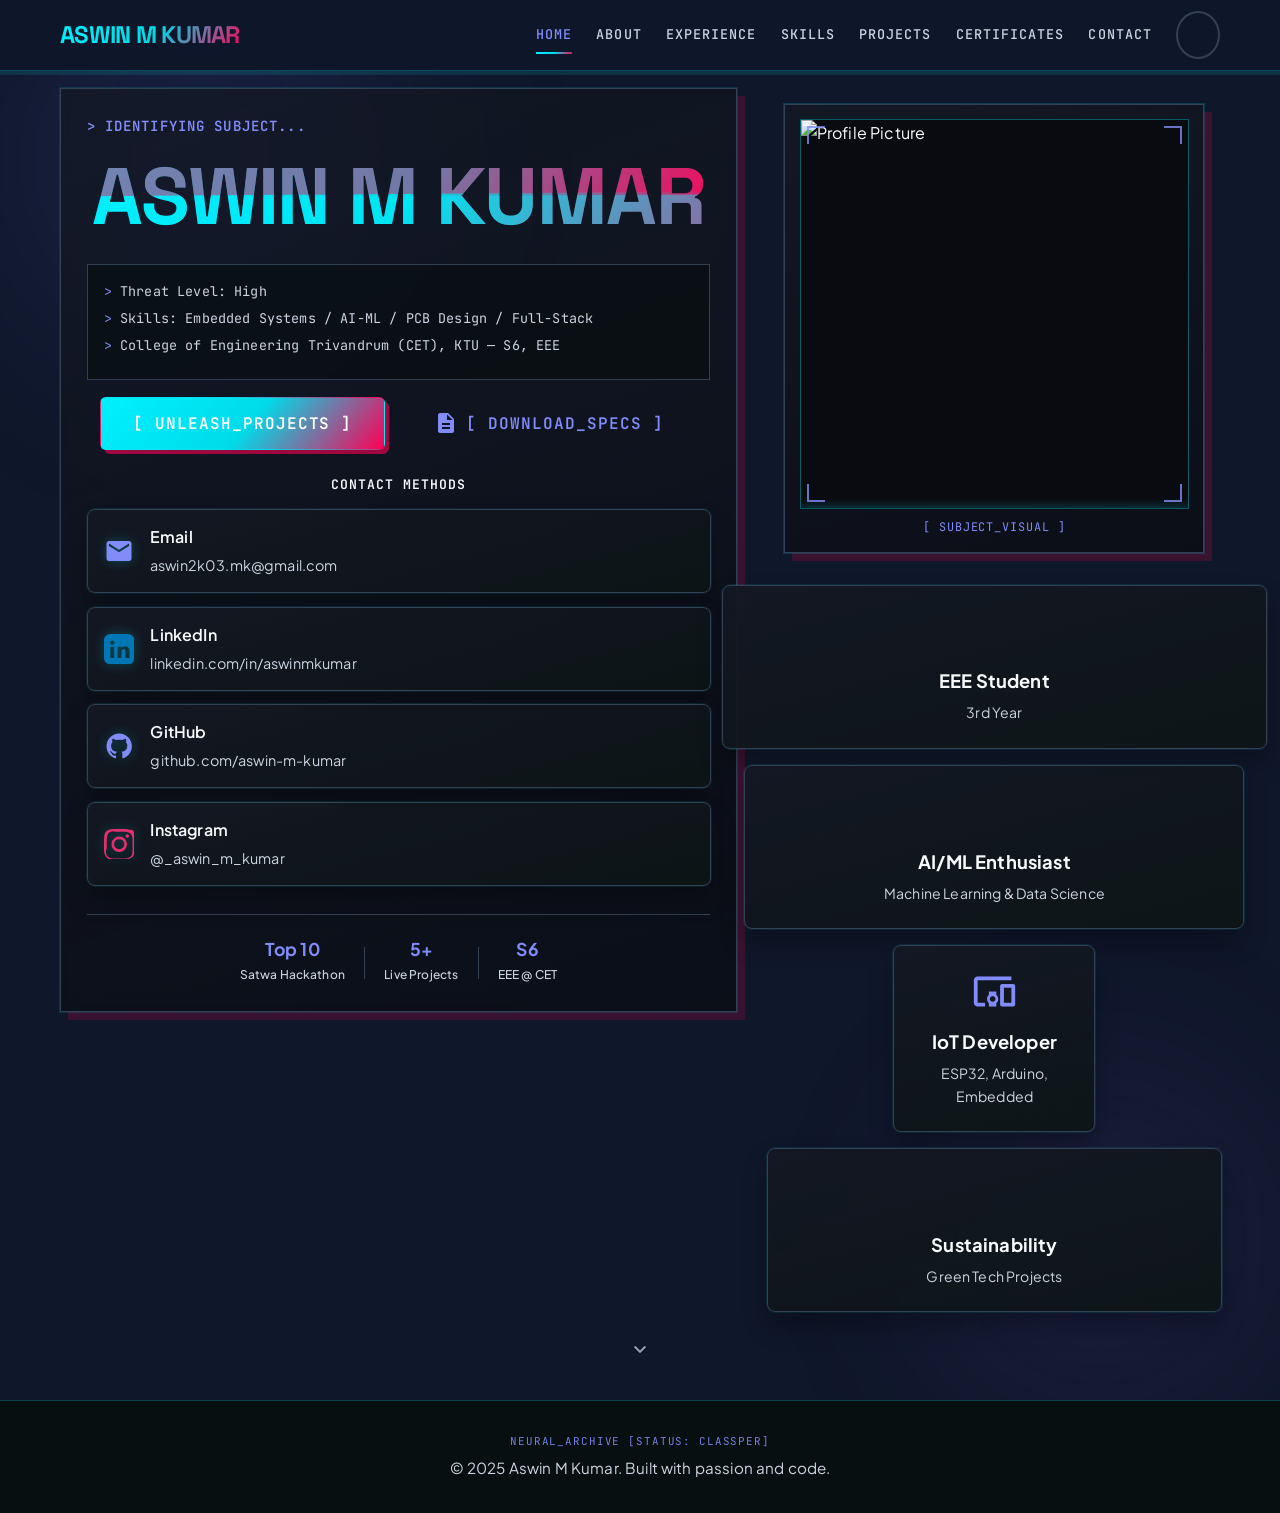
==== commit 652dfe1d: "Polish mobile UX, accessibility, and game interactions" ====
--- a/index.html
+++ b/index.html
@@ -16,7 +16,7 @@
         <div class="nav-logo">
           <span class="logo-text">Aswin M Kumar</span>
         </div>
-        <div class="nav-menu">
+        <div class="nav-menu" id="primary-navigation">
           <a href="index.html" class="nav-link">Home</a>
           <a href="about.html" class="nav-link">About</a>
           <a href="experience.html" class="nav-link">Experience</a>
@@ -28,9 +28,9 @@
             <span class="material-icons">light_mode</span>
           </button>
         </div>
-        <div class="hamburger" id="hamburger">
+        <button class="hamburger" id="hamburger" type="button" aria-label="Open navigation menu" aria-controls="primary-navigation" aria-expanded="false">
           <span></span><span></span><span></span>
-        </div>
+        </button>
       </div>
     </nav>
 
@@ -119,7 +119,7 @@
               <!-- Profile pic -->
               <div class="hero-image-placeholder containment-portrait">
                 <div class="containment-photo-wrap">
-                  <img src="asset/pfp.png" alt="Profile Picture" class="containment-photo" />
+                  <img src="asset/pfp.png" alt="Profile Picture" class="containment-photo" decoding="async" fetchpriority="high" />
                   <span class="scan-line" aria-hidden="true"></span>
                   <span class="corner tl" aria-hidden="true"></span>
                   <span class="corner tr" aria-hidden="true"></span>
@@ -177,4 +177,4 @@
 
     <script src="script.js"></script>
   </body>
-</html>+</html>
--- a/styles.css
+++ b/styles.css
@@ -30,6 +30,7 @@
   --grad:       linear-gradient(135deg, var(--primary), var(--secondary));
   --grad2:      linear-gradient(135deg, var(--accent), var(--success));
   --grad3:      linear-gradient(135deg, var(--warning), var(--error));
+  --nav-height: 70px;
 
   /* Scroll reveal timings */
   --reveal-dur:  0.65s;
@@ -65,7 +66,11 @@
    BASE
    ============================================================ */
 *, *::before, *::after { margin: 0; padding: 0; box-sizing: border-box; }
-html { scroll-behavior: smooth; font-size: 16px; }
+html {
+  scroll-behavior: smooth;
+  font-size: 16px;
+  -webkit-tap-highlight-color: rgba(99,102,241,0.22);
+}
 body {
   font-family: "Inter", sans-serif;
   line-height: 1.6;
@@ -118,7 +123,7 @@
 [data-theme="dark"] .navbar.scrolled { background: rgba(15,23,42,0.98); }
 
 .nav-container {
-  display: flex; justify-content: space-between; align-items: center; height: 70px;
+  display: flex; justify-content: space-between; align-items: center; height: var(--nav-height);
 }
 .logo-text {
   font-size: 1.5rem; font-weight: 700;
@@ -143,20 +148,34 @@
   background: none; border: 2px solid var(--border); border-radius: 50%;
   width: 44px; height: 44px; display: flex; align-items: center; justify-content: center;
   cursor: pointer; color: var(--text); transition: border-color 0.25s, transform 0.35s;
+  touch-action: manipulation;
+  -webkit-tap-highlight-color: transparent;
 }
 .theme-toggle:hover { border-color: var(--primary); transform: scale(1.1) rotate(20deg); }
-
+.theme-toggle:active { transform: scale(0.95); }
+
+/* Hamburger menu - touch-optimized */
 .hamburger { display: none; flex-direction: column; cursor: pointer; }
 .hamburger span {
   width: 25px; height: 3px; background: var(--text);
   margin: 3px 0; transition: 0.3s; border-radius: 2px;
 }
+/* Touch target for hamburger (44x44px minimum) */
+.hamburger::before {
+  content: '';
+  position: absolute;
+  width: 44px; height: 44px;
+  top: 50%; right: 0;
+  transform: translate(-50%, -50%);
+}
 
 /* ============================================================
    HERO — with mesh gradient orbs + floating cards
    ============================================================ */
 .hero {
-  min-height: 100vh; display: flex; align-items: center;
+  min-height: 100vh;
+  min-height: 100dvh; /* Dynamic viewport height for mobile browsers */
+  display: flex; align-items: center;
   background: var(--bg); position: relative; overflow: hidden;
 }
 
@@ -195,13 +214,12 @@
 }
 
 .hero-side .hero-image-placeholder,
-.hero-side .hero-visual {
-  width: 100%;
-  max-width: 420px;
-}
-}
-
-.hero-title {
+.hero-side .hero-visual {
+  width: 100%;
+  max-width: 420px;
+}
+
+.hero-title {
   font-size: clamp(2.5rem, 5vw, 3.5rem); font-weight: 700; line-height: 1.2;
   margin-bottom: 1rem; text-align: center;
   background: var(--grad);
@@ -253,11 +271,13 @@
 }
 
 /* Buttons */
-.btn {
-  padding: 0.78rem 2rem; border-radius: 50px; text-decoration: none; font-weight: 600;
-  transition: all 0.28s; display: inline-flex; align-items: center; gap: 0.5rem;
-  border: none; cursor: pointer; font-size: 1rem; position: relative; overflow: hidden;
-}
+.btn {
+  padding: 0.78rem 2rem; border-radius: 50px; text-decoration: none; font-weight: 600;
+  transition: all 0.28s; display: inline-flex; align-items: center; gap: 0.5rem;
+  border: none; cursor: pointer; font-size: 1rem; position: relative; overflow: hidden;
+  min-height: 48px; touch-action: manipulation;
+  -webkit-tap-highlight-color: rgba(99,102,241,0.22);
+}
 .btn::after {
   content: ''; position: absolute; inset: 0; border-radius: inherit;
   background: rgba(255,255,255,0); transition: background 0.2s;
@@ -267,12 +287,22 @@
   background: var(--grad); color: #fff;
   box-shadow: 0 4px 18px rgba(99,102,241,0.35);
 }
-.btn-primary:hover { transform: translateY(-2px); box-shadow: 0 8px 28px rgba(99,102,241,0.45); }
+.btn-primary:hover { transform: translateY(-2px); box-shadow: 0 8px 28px rgba(99,102,241,0.45); }
 .btn-secondary {
   background: transparent; color: var(--primary);
   border: 2px solid var(--primary);
 }
-.btn-secondary:hover { background: var(--primary); color: #fff; transform: translateY(-2px); }
+.btn-secondary:hover { background: var(--primary); color: #fff; transform: translateY(-2px); }
+.btn:active {
+  transform: translateY(1px) scale(0.98);
+}
+.btn-primary:active {
+  box-shadow: 0 3px 12px rgba(99,102,241,0.35);
+}
+.btn-secondary:active,
+.btn-ghost:active {
+  background: rgba(99,102,241,0.12);
+}
 
 /* Floating cards */
 .hero-visual {
@@ -631,22 +661,77 @@
   .contact-grid { grid-template-columns: 1fr; }
 }
 @media (max-width: 768px) {
+  /* Mobile navigation with dvh for browser chrome handling */
   .nav-menu {
-    position: fixed; left: -100%; top: 70px; flex-direction: column;
+    position: fixed; left: -100%; top: var(--nav-height); flex-direction: column;
     background: var(--surface); width: 100%; text-align: center;
     transition: left 0.3s; box-shadow: 0 10px 28px var(--shadow);
-    padding: 2rem 0; height: calc(100vh - 70px); overflow-y: auto;
+    gap: 0.25rem;
+    padding: 1.25rem 0 calc(1.25rem + env(safe-area-inset-bottom, 0px));
+    height: calc(100vh - var(--nav-height));
+    height: calc(100dvh - var(--nav-height)); /* Dynamic viewport height for mobile browsers */
+    max-height: calc(100vh - var(--nav-height));
+    max-height: calc(100dvh - var(--nav-height));
+    overflow-y: auto;
+    overscroll-behavior: contain;
+    -webkit-overflow-scrolling: touch; /* Smooth scrolling on iOS */
   }
   .nav-menu.active { left: 0; }
+
+  /* Touch-optimized nav links with proper tap targets */
+  .nav-menu .nav-link {
+    display: block;
+    padding: 0.9rem 1.5rem; /* Increased vertical padding for 48px+ tap target */
+    min-height: 48px; /* WCAG minimum touch target */
+    line-height: 1.4;
+    border-radius: 8px;
+    margin: 0.25rem 1rem;
+    -webkit-tap-highlight-color: transparent;
+    touch-action: manipulation;
+    user-select: none;
+  }
+  .nav-menu .nav-link:active {
+    background: rgba(99, 102, 241, 0.1);
+  }
+
+  /* Theme toggle in mobile menu */
+  .nav-menu .theme-toggle {
+    margin: 1rem auto;
+    display: flex;
+  }
+
+  /* Hamburger menu - touch-optimized */
   .hamburger { display: flex; }
+  .hamburger {
+    position: relative;
+    width: 44px; height: 44px; /* Proper touch target size */
+    padding: 0;
+    border: 0;
+    background: transparent;
+    justify-content: center;
+    align-items: center;
+    -webkit-tap-highlight-color: transparent;
+    touch-action: manipulation;
+  }
+  .hamburger:active {
+    opacity: 0.7;
+  }
   .hamburger.active span:nth-child(2) { opacity: 0; }
   .hamburger.active span:nth-child(1) { transform: translateY(8px) rotate(45deg); }
   .hamburger.active span:nth-child(3) { transform: translateY(-8px) rotate(-45deg); }
+
+  /* Remove the ::before touch target extension since we now size the hamburger itself */
+  .hamburger::before { display: none; }
+
   .hero-buttons { flex-direction: column; align-items: center; max-width: 280px; margin: 0 auto; }
   .home-contact-methods .contact-item {
     padding: 0.95rem;
   }
-  .btn { width: 100%; justify-content: center; }
+  .btn {
+    width: 100%;
+    justify-content: center;
+    min-height: 48px; /* Touch target */
+  }
   .projects-grid { grid-template-columns: 1fr; }
   .floating-card { flex-basis: 100%; }
 }
@@ -1260,7 +1345,7 @@
 }
 
 .projects-lab-section .project-card h3::before {
-  content: '>'; 
+  content: '>';
   color: var(--primary);
   margin-right: 0.35rem;
   font-family: "JetBrains Mono", monospace;
@@ -1285,7 +1370,7 @@
 }
 
 .projects-lab-fun-zone .section-title::before {
-  content: '<>'; 
+  content: '<>';
 }
 
 .project-card::before,
@@ -1413,4 +1498,497 @@
     margin-left: 0;
     margin-top: 0.3rem;
   }
-}+
+  /* Main content padding adjustment for mobile navbar */
+  body > main,
+  .hero,
+  .experience-page,
+  .game-page {
+    padding-top: var(--nav-height); /* Match navbar height */
+  }
+}
+
+/* ============================================================
+   PHASE 1 COMPLETE: Mobile Navigation Touch Optimizations
+   ============================================================ */
+
+/* Safe area insets for notched devices (iPhone X+) */
+@supports (padding: max(0px)) {
+  @media (max-width: 768px) {
+    .navbar {
+      padding-left: max(0px, env(safe-area-inset-left));
+      padding-right: max(0px, env(safe-area-inset-right));
+    }
+    .nav-container {
+      padding-left: max(1.5rem, env(safe-area-inset-left));
+      padding-right: max(1.5rem, env(safe-area-inset-right));
+    }
+  }
+}
+
+/* ============================================================
+   PHASE 2 COMPLETE: Hero Mobile Refinements
+   ============================================================ */
+
+@media (max-width: 768px) {
+  .hero {
+    align-items: flex-start;
+  }
+
+  .hero-content {
+    gap: 1.35rem;
+  }
+
+  .hero-side {
+    gap: 0.85rem;
+    margin-bottom: 1rem;
+  }
+
+  .hero-side .hero-image-placeholder,
+  .hero-side .hero-visual {
+    max-width: 340px;
+  }
+
+  .hero-terminal {
+    overflow: hidden;
+  }
+
+  .hero-terminal p {
+    overflow-wrap: anywhere;
+    word-break: break-word;
+  }
+
+  .hero-proof {
+    flex-wrap: wrap;
+    gap: 0.75rem 1rem;
+    margin-top: 1.25rem;
+    padding-top: 1rem;
+  }
+
+  .proof-item {
+    flex: 1 1 92px;
+    min-width: 92px;
+  }
+
+  .proof-divider {
+    display: none;
+  }
+
+  .hero-visual {
+    flex-direction: column;
+    flex-wrap: nowrap;
+    gap: 0.85rem;
+    align-items: stretch;
+  }
+
+  .floating-card {
+    width: 100%;
+    flex-basis: auto;
+    padding: 1.15rem;
+  }
+}
+
+@media (max-width: 480px) {
+  .hero-content {
+    gap: 1rem;
+  }
+
+  .hero-text {
+    padding: 1rem;
+  }
+
+  .hero-side .hero-image-placeholder,
+  .hero-side .hero-visual {
+    max-width: 280px;
+  }
+
+  .hero-side .containment-portrait {
+    width: min(240px, 100%);
+    margin: 0.75rem auto;
+  }
+
+  .hero-terminal {
+    padding: 0.8rem;
+  }
+
+  .hero-terminal p {
+    font-size: 0.75rem;
+    line-height: 1.55;
+  }
+
+  .hero-proof {
+    gap: 0.65rem;
+  }
+
+  .proof-num {
+    font-size: 1rem;
+  }
+
+  .proof-label {
+    font-size: 0.7rem;
+  }
+
+  .floating-card {
+    padding: 1rem;
+  }
+}
+
+/* ============================================================
+   PHASE 3 COMPLETE: Mobile Content Card Refinements
+   ============================================================ */
+
+@media (max-width: 768px) {
+  .project-card,
+  .certificate-card,
+  .skill-category,
+  .stat-card,
+  .currently-working-banner {
+    padding: 1.25rem;
+  }
+
+  .project-icon,
+  .certificate-icon,
+  .cwb-icon,
+  .skeleton-icon {
+    width: 42px;
+    height: 42px;
+    border-radius: 10px;
+    margin-bottom: 1rem;
+  }
+
+  .project-icon .material-icons,
+  .certificate-icon .material-icons,
+  .cwb-icon .material-icons {
+    font-size: 1.45rem;
+  }
+
+  .skill-items,
+  .project-tags,
+  .project-meta-row {
+    gap: 0.5rem;
+  }
+
+  .skill-tag,
+  .tag,
+  .meta-badge,
+  .topic-tag {
+    line-height: 1.35;
+    white-space: normal;
+  }
+
+  .skill-category h3,
+  .project-card h3,
+  .certificate-card h3 {
+    margin-bottom: 0.75rem;
+  }
+}
+
+@media (max-width: 480px) {
+  .project-card,
+  .certificate-card,
+  .skill-category,
+  .stat-card,
+  .currently-working-banner {
+    padding: 1.15rem;
+  }
+
+  .projects-grid,
+  .certificates-grid,
+  .skills-grid {
+    gap: 1rem;
+  }
+}
+
+/* ============================================================
+   PHASE 4 COMPLETE: Touch Interaction Refinements
+   ============================================================ */
+
+button,
+a,
+.btn,
+.nav-link,
+.contact-item,
+.project-card,
+.certificate-card,
+.skill-category,
+.stat-card,
+.floating-card,
+.topic-filter-btn,
+.skill-tag,
+.tag,
+.meta-badge {
+  touch-action: manipulation;
+}
+
+button,
+.btn,
+.topic-filter-btn,
+.project-btn,
+.contact-form button {
+  min-height: 48px;
+}
+
+button,
+.btn,
+.topic-filter-btn {
+  -webkit-tap-highlight-color: rgba(99,102,241,0.22);
+}
+
+.form-group input,
+.form-group textarea {
+  font-size: 16px;
+}
+
+.btn:active,
+.topic-filter-btn:active,
+.project-btn:active,
+.contact-form button:active {
+  transform: translateY(1px) scale(0.98);
+}
+
+.contact-item:active,
+.floating-card:active,
+.project-card:active,
+.certificate-card:active,
+.skill-category:active,
+.stat-card:active {
+  transform: scale(0.985);
+  border-color: rgba(0,240,255,0.38);
+  box-shadow: 0 0 0 1px rgba(0,240,255,0.16), 0 8px 18px var(--shadow);
+}
+
+.skill-tag:active,
+.tag:active,
+.meta-badge:active {
+  filter: brightness(1.08);
+  transform: scale(0.96);
+}
+
+@media (hover: none), (pointer: coarse) {
+  .btn:hover,
+  .btn-primary:hover,
+  .btn-secondary:hover,
+  .btn-ghost:hover,
+  .topic-filter-btn:hover {
+    transform: none;
+  }
+
+  .floating-card:hover,
+  .project-card:hover,
+  .certificate-card:hover,
+  .skill-category:hover,
+  .stat-card:hover,
+  .contact-item:hover,
+  .exp-card:hover {
+    transform: none;
+  }
+
+  .skill-category:hover::before {
+    opacity: 0;
+  }
+
+  .contact-item a:hover {
+    color: var(--text2);
+  }
+}
+
+/* ============================================================
+   PHASE 5 COMPLETE: Skills & Certificates Mobile Layouts
+   ============================================================ */
+
+@media (max-width: 768px) {
+  .skills-grid {
+    grid-template-columns: repeat(2, minmax(0, 1fr));
+    gap: 1.25rem;
+  }
+
+  .certificates-grid {
+    gap: 1.25rem;
+  }
+
+  .certificate-card {
+    width: 100%;
+  }
+
+  .certificate-card .btn {
+    width: 100%;
+    justify-content: center;
+    margin-top: auto;
+  }
+}
+
+@media (max-width: 480px) {
+  .skills-grid,
+  .certificates-grid {
+    grid-template-columns: 1fr;
+  }
+
+  .certificate-card {
+    align-items: stretch;
+    text-align: left;
+  }
+
+  .certificate-card .certificate-icon {
+    align-self: center;
+  }
+
+  .certificate-card h3,
+  .certificate-card p {
+    text-align: center;
+  }
+
+  .certificate-card .btn + .btn {
+    margin-top: 0.75rem;
+  }
+}
+
+/* ============================================================
+   PHASE 6 COMPLETE: Contact Form Mobile Refinements
+   ============================================================ */
+
+@media (max-width: 768px) {
+  .contact-grid {
+    grid-template-columns: 1fr;
+    gap: 1.25rem;
+  }
+
+  .contact-info {
+    gap: 1rem;
+  }
+
+  .contact-item {
+    align-items: flex-start;
+    width: 100%;
+  }
+
+  .contact-item > div {
+    min-width: 0;
+  }
+
+  .contact-item a {
+    overflow-wrap: anywhere;
+  }
+
+  .contact-form {
+    padding: 1.25rem;
+    width: 100%;
+  }
+
+  .form-group input,
+  .form-group textarea {
+    width: 100%;
+    min-height: 48px;
+    font-size: 16px;
+  }
+
+  .contact-form .btn-primary,
+  #contactSubmitBtn {
+    width: 100%;
+    min-height: 48px;
+    justify-content: center;
+  }
+}
+
+@media (max-width: 480px) {
+  .contact-info {
+    gap: 0.85rem;
+  }
+
+  .contact-item {
+    flex-direction: column;
+    align-items: flex-start;
+    gap: 0.7rem;
+    padding: 1.05rem;
+  }
+
+  .contact-item .material-icons,
+  .contact-item .icon-github,
+  .contact-item .icon-linkedin,
+  .contact-item .icon-instagram {
+    width: 1.65rem;
+    height: 1.65rem;
+    font-size: 1.65rem;
+  }
+
+  .contact-form {
+    padding: 1.15rem;
+  }
+
+  .form-group {
+    margin-bottom: 1rem;
+  }
+}
+
+/* ============================================================
+   PHASE 8 COMPLETE: Mobile Performance Optimizations
+   ============================================================ */
+
+.projects-grid,
+.certificates-grid,
+.skills-grid,
+.timeline,
+.contact-grid {
+  content-visibility: auto;
+  contain-intrinsic-size: auto 900px;
+}
+
+.project-card,
+.certificate-card,
+.skill-category,
+.timeline-item,
+.contact-item,
+.currently-working-banner {
+  content-visibility: auto;
+  contain-intrinsic-size: auto 260px;
+}
+
+@media (max-width: 768px) {
+  .navbar {
+    backdrop-filter: blur(10px) saturate(1.25);
+    -webkit-backdrop-filter: blur(10px) saturate(1.25);
+  }
+
+  .hero::before,
+  .hero::after {
+    filter: blur(38px);
+    opacity: 0.65;
+  }
+
+  .hero-text {
+    backdrop-filter: blur(4px);
+    -webkit-backdrop-filter: blur(4px);
+  }
+
+  .project-card,
+  .featured-card {
+    transform-style: flat;
+  }
+
+  .floating-card,
+  .project-card,
+  .certificate-card,
+  .skill-category,
+  .stat-card,
+  .contact-item,
+  .contact-form,
+  .currently-working-banner {
+    box-shadow: 0 0 0 1px rgba(0,240,255,0.08), 0 8px 16px var(--shadow);
+  }
+}
+
+@media (max-width: 480px) {
+  .hero::before,
+  .hero::after {
+    filter: blur(28px);
+    opacity: 0.45;
+  }
+
+  .project-card,
+  .certificate-card,
+  .skill-category,
+  .timeline-item,
+  .contact-item,
+  .currently-working-banner {
+    contain-intrinsic-size: auto 220px;
+  }
+}
